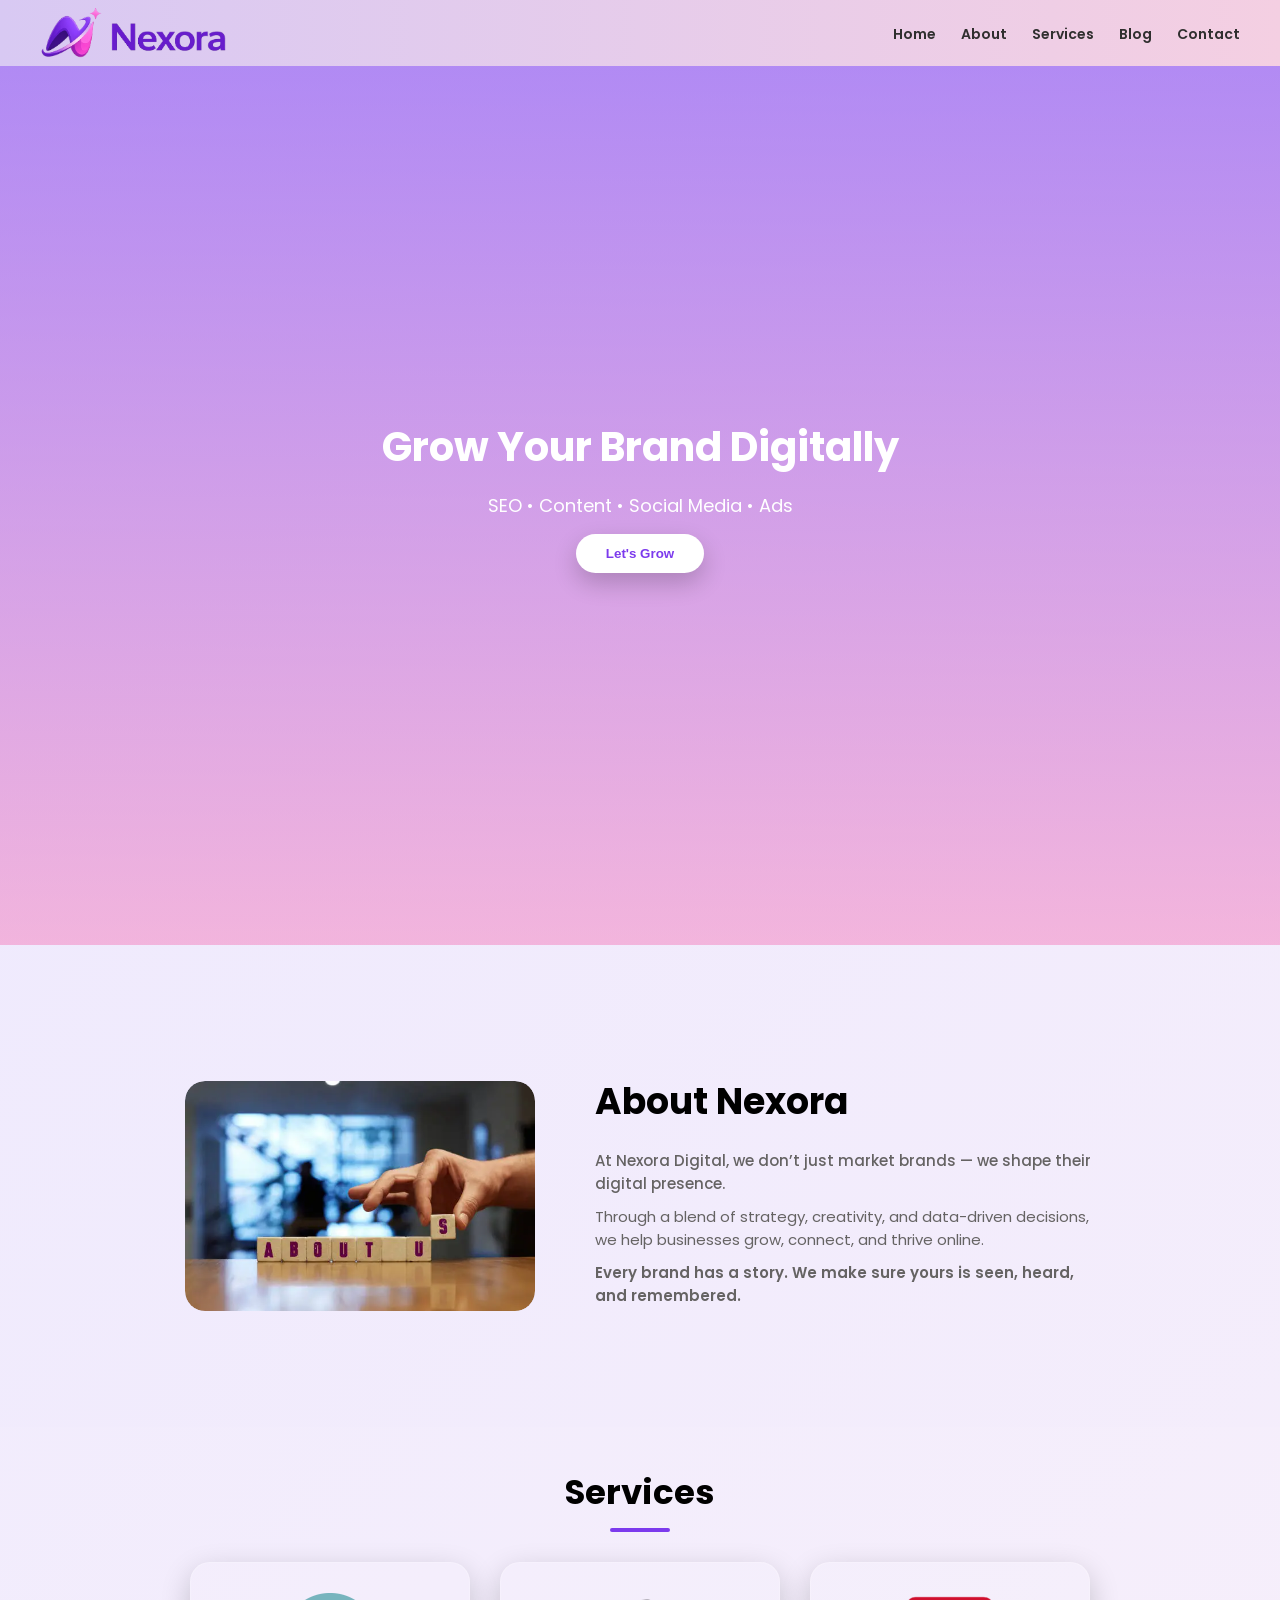
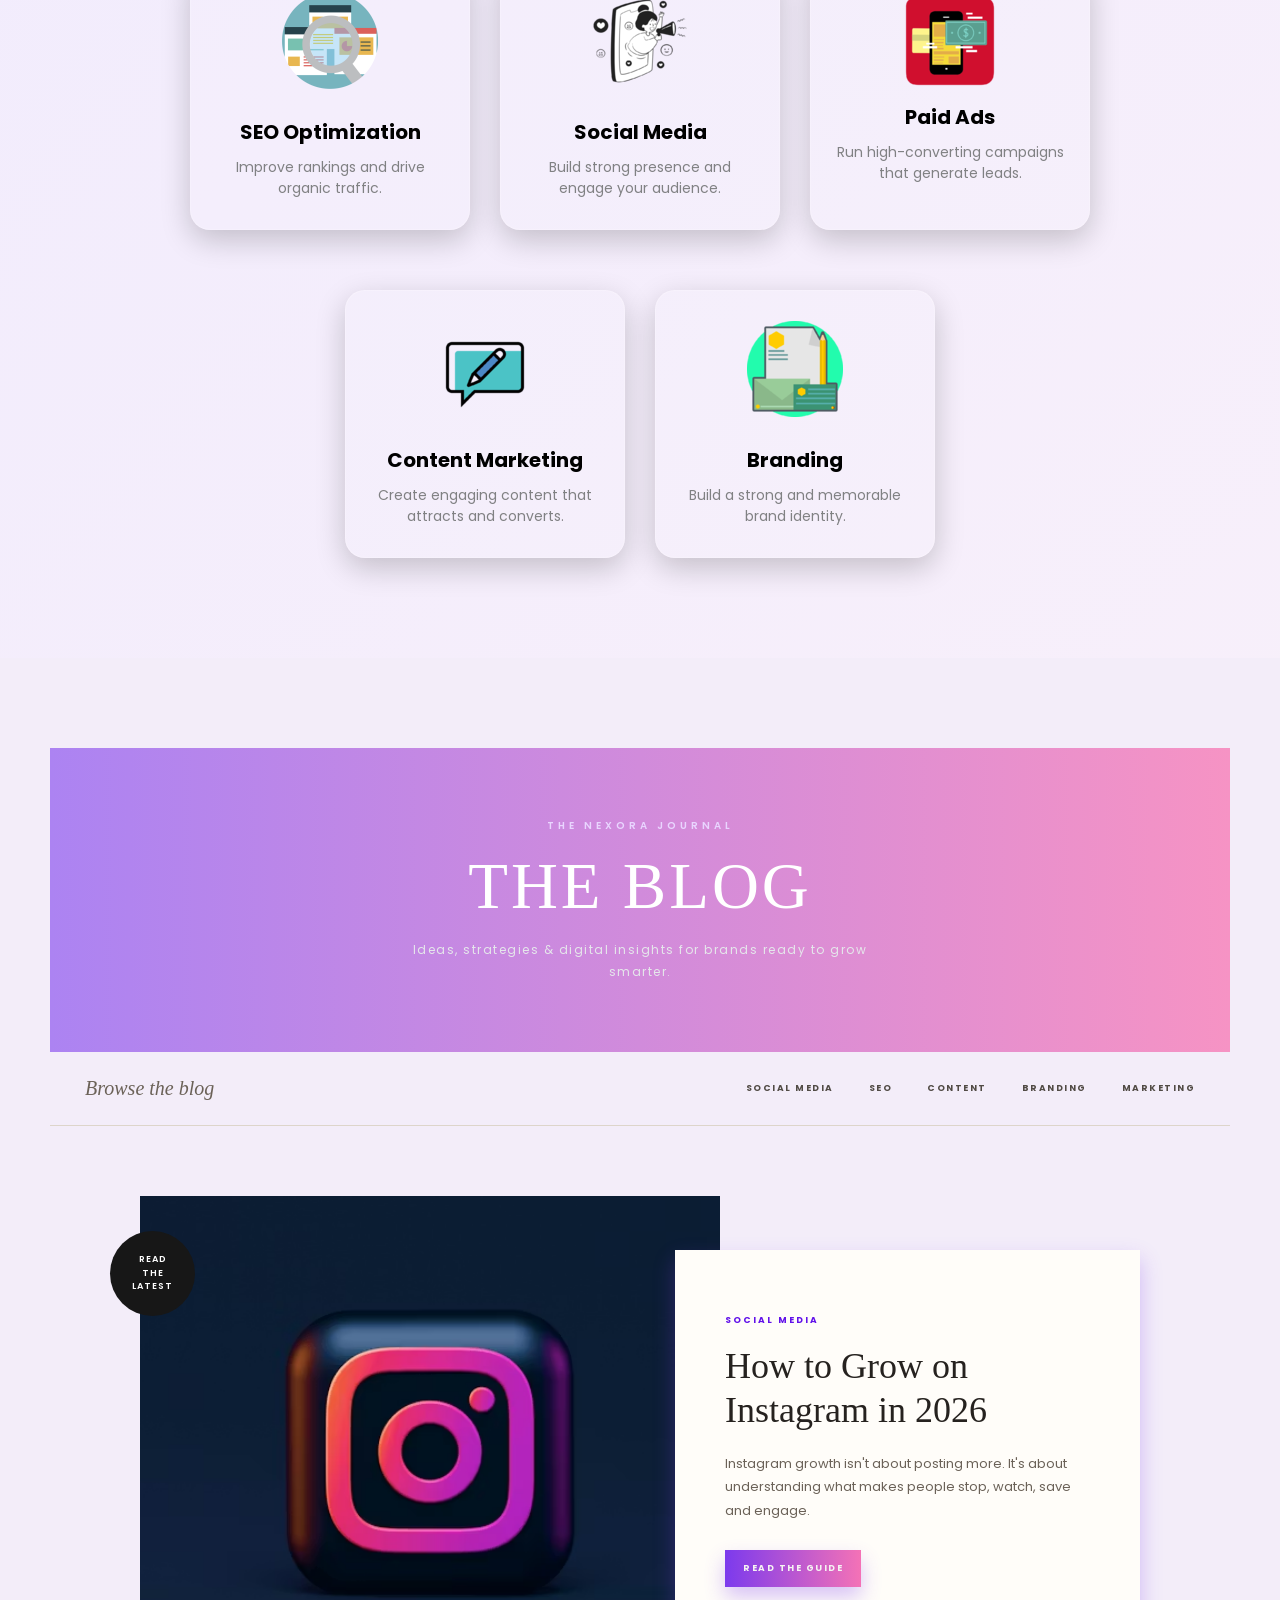
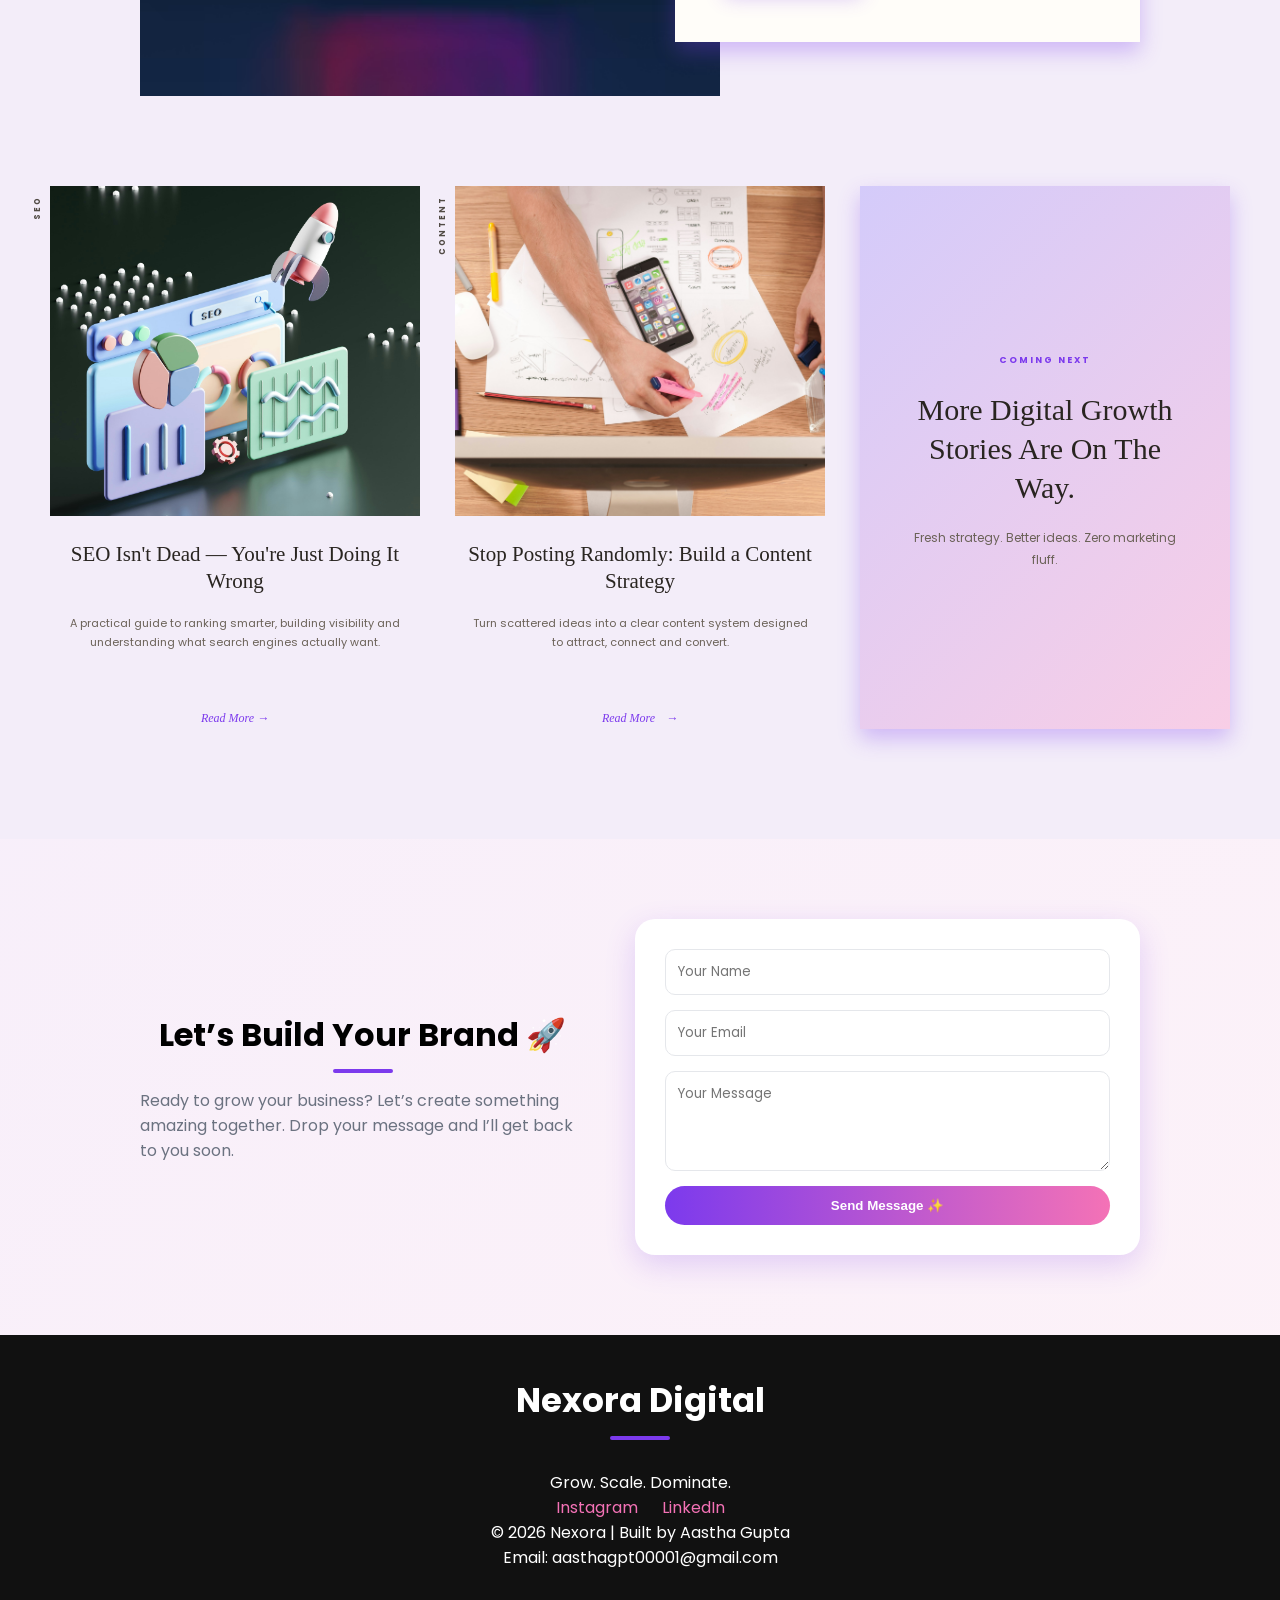
==== index.html @ 0686b212 "Integrate Google Tag Manager into index.html Added Google Tag Manager for tracking and analytics." ====
<!DOCTYPE html>
<html lang="en">
<head>
   <script async src="https://www.googletagmanager.com/gtag/js?id=G-Z6EFMLBT6S"></script>
<script>
  window.dataLayer = window.dataLayer || [];

  function gtag(){
    dataLayer.push(arguments);
  }

  gtag('js', new Date());

  gtag('config', 'G-Z6EFMLBT6S');
</script>
<meta charset="UTF-8">
<meta name="viewport" content="width=device-width, initial-scale=1.0">
<title>Nexora Digital | Digital Marketing, SEO & Social Media Growth</title>

<meta name="description" content="Nexora Digital helps brands grow online through SEO, social media marketing, content strategy, paid ads and branding. Built by Aastha Gupta.">

<meta name="keywords" content="Nexora Digital, digital marketing, SEO, social media marketing, content marketing, branding, paid ads, Aastha Gupta">

<meta name="author" content="Aastha Gupta">

<meta property="og:title" content="Nexora Digital | Grow Your Brand Digitally">
<meta property="og:description" content="SEO, content, social media, paid ads and branding strategies for modern digital growth.">
<meta property="og:image" content="images/logo.png">
<meta property="og:type" content="website">

<meta name="twitter:card" content="summary_large_image">

<link href="https://fonts.googleapis.com/css2?family=Poppins:wght@400;600;700&display=swap" rel="stylesheet">
<link rel="stylesheet" href="style.css">

</head>

<body>

<!-- NAVBAR -->
<nav class="navbar">
   <a href="#" class="logo">
    <img src="images/logo.png" alt="Nexora Digital">
</a>
    <ul>
        <li><a href="#">Home</a></li>
        <li><a href="#about">About</a></li>
        <li><a href="#services">Services</a></li>
        <li><a href="#blog">Blog</a></li>
        <li><a href="#contact">Contact</a></li>
    </ul>
</nav>
<section class="hero">
    <div class="overlay"></div>
    <div class="hero-content">
        <h1>Grow Your Brand Digitally </h1>
        <p>SEO • Content • Social Media • Ads</p>
        <button>Let's Grow</button>
    </div>
</section>

<!-- ABOUT -->
 <section class="about" id="about">
<div class="about-container">
    <div class="about-img">
        <img src="images/about.png">
    </div>

    <div class="about-text">
        <h2>About Nexora</h2>

        <p class="main-line">
            At Nexora Digital, we don’t just market brands — we shape their digital presence.
        </p>

        <p>
            Through a blend of strategy, creativity, and data-driven decisions, we help businesses grow, connect, and thrive online.
        </p>

        <p class="highlight">
            Every brand has a story. We make sure yours is seen, heard, and remembered.
        </p>

    </div>

</div>
</section>
<section class="services" id="services">
    <h2>Services</h2>
    <div class="cards">

    <div class="card">
        <div class="icon"><img src="images/seo.icon.webp"></div>
        <h3>SEO Optimization</h3>
        <p>Improve rankings and drive organic traffic.</p>
    </div>

    <div class="card">
        <div class="icon"><img src="images/sm.icon.webp"></div>
        <h3>Social Media</h3>
        <p>Build strong presence and engage your audience.</p>
    </div>

    <div class="card">
        <div class="icon"><img src="images/paidads.webp"</div>
        <h3>Paid Ads</h3>
        <p>Run high-converting campaigns that generate leads.</p>
    </div>
</div>
<div class="cards bottom-cards">
    <div class="card">
    <div class="icon"><img src="images/content.icon.webp"></div>
    <h3>Content Marketing</h3>
    <p>Create engaging content that attracts and converts.</p>
</div>

    <div class="card">
    <div class="icon"><img src="images/branding.icon.webp"></div>
    <h3>Branding</h3>
    <p>Build a strong and memorable brand identity.</p>
</div>

</div>
</section>

<section class="blog" id="blog">
    <div class="blog-editorial-header">

        <span class="blog-eyebrow">THE NEXORA JOURNAL</span>

        <h2>THE BLOG</h2>

        <p>
            Ideas, strategies & digital insights for brands
            ready to grow smarter.
        </p>

    </div>
    <div class="blog-categories">

        <span class="browse-text">Browse the blog</span>

        <div class="category-links">
            <span>Social Media</span>
            <span>SEO</span>
            <span>Content</span>
            <span>Branding</span>
            <span>Marketing</span>
        </div>

    </div>


    <!-- FEATURED BLOG -->
    <div class="featured-post">

        <div class="featured-image">

            <img
                src="images/instagram.png"
                alt="Instagram Growth Strategy"
            >

            <span class="latest-badge">
                READ<br>THE<br>LATEST
            </span>

        </div>


        <div class="featured-content">

            <span class="post-category">
                SOCIAL MEDIA
            </span>

            <h3>
                How to Grow on Instagram in 2026
            </h3>

            <p>
                Instagram growth isn't about posting more.
                It's about understanding what makes people
                stop, watch, save and engage.
            </p>

            <a href="blog1.html" class="read-post-btn">
                READ THE GUIDE
            </a>

        </div>

    </div>


    <!-- BLOG GRID -->
    <div class="editorial-blog-grid">


        <!-- BLOG 2 -->
        <article class="editorial-blog-card">

            <div class="editorial-image">

                <img
                    src="images/blog2_coverimage.jpg"
                    alt="SEO Guide"
                >

                <span class="vertical-category">
                    SEO
                </span>

            </div>

            <div class="editorial-card-content">

                <h3>
                    SEO Isn't Dead — You're Just Doing It Wrong
                </h3>

                <p>
                    A practical guide to ranking smarter,
                    building visibility and understanding
                    what search engines actually want.
                </p>

                <a href="blog2.html">Read More →</a>

            </div>

        </article>


        <!-- BLOG 3 -->
        <article class="editorial-blog-card">

            <div class="editorial-image">

                <img
                    src="images/blog3_coverimg.jpg"
                    alt="Content Strategy"
                >

                <span class="vertical-category">
                    CONTENT
                </span>

            </div>

            <div class="editorial-card-content">

                <h3>
                    Stop Posting Randomly: Build a Content Strategy
                </h3>

                <p>
                    Turn scattered ideas into a clear content
                    system designed to attract, connect and convert.
                </p>

                <a href="blog3.html">
                    Read More <span>→</span>
                </a>

            </div>

        </article>


        <!-- FUTURE BLOG PLACEHOLDER -->
        <article class="editorial-blog-card coming-post">

            <div class="coming-content">

                <span>COMING NEXT</span>

                <h3>
                    More Digital Growth Stories Are On The Way.
                </h3>

                <p>
                    Fresh strategy. Better ideas.
                    Zero marketing fluff.
                </p>

            </div>

        </article>


    </div>

</section>

<!-- CONTACT -->
<section class="contact" id="contact">

    <div class="contact-container">

        <!-- LEFT SIDE -->
        <div class="contact-text">
            <h2>Let’s Build Your Brand 🚀</h2>
            <p>
                Ready to grow your business? Let’s create something amazing together.
                Drop your message and I’ll get back to you soon.
            </p>
        </div>

        <!-- RIGHT SIDE FORM -->
        <form class="contact-form" action="https://formspree.io/f/xyzabcd" method="POST">

            <input type="text" name="name" placeholder="Your Name" required>

            <input type="email" name="email" placeholder="Your Email" required>

            <textarea name="message" placeholder="Your Message"></textarea>

            <button type="submit">Send Message ✨</button>

        </form>

    </div>

</section>

<!-- FOOTER -->
<footer class="footer">
    <h2>Nexora Digital</h2>
    <p>Grow. Scale. Dominate.</p>
    <div class="socials">
        <a href="#">Instagram</a>
        <a href="https://www.linkedin.com/in/aastha-gupta-873181354?utm_source=share_via&utm_content=profile&utm_medium=member_android" target="_blank">LinkedIn</a>
    </div>
    <p class="copy">© 2026 Nexora | Built by Aastha Gupta</p>
    <p class="copy">Email: aasthagpt00001@gmail.com</p>
</footer>
<script>
let lastScroll = 0;
const navbar = document.querySelector('.navbar');

window.addEventListener('scroll', () => {
    let currentScroll = window.pageYOffset;

    if (currentScroll > lastScroll) {
        // scrolling DOWN → hide navbar
        navbar.style.transform = 'translateY(-100%)';
    } else {
        // scrolling UP → show navbar
        navbar.style.transform = 'translateY(0)';
    }

    lastScroll = currentScroll;
});
</script>
</body>
</html>
---- style.css ----
* {
    margin: 0;
    padding: 0;
    box-sizing: border-box;
}

body {
    font-family: 'Poppins', sans-serif;
   background: linear-gradient(135deg, #ede9fe, #fdf2f8);;
}

/* NAVBAR */
.navbar {
    position: fixed;
    top: 0;
    left: 0;
    width: 100%;

    padding: 8px 40px;
    
    display: flex;
    justify-content: space-between;
    align-items: center;

    background: linear-gradient(90deg, #d8c9f3, #f4cfe2);
    
    z-index: 1000;

    transition: transform 0.3s ease;
}
.logo{
    display:flex;
    align-items:center;
}

.logo img{
    height: 50px;
    width:aut0;
    object-fit:contain;
    display:block;
}
.nav-links a {
    margin-left: 20px;
    font-size: 14px;
    color: rgb(12, 12, 12);
    text-decoration: none;
}
.navbar ul {
    display: flex;
    gap: 25px;
    list-style: none;
}

.navbar a {
    color: rgb(48, 47, 47);
    text-decoration: none;
    font-size: 14px;
    font-weight: 600;
    transition: 0.3s;
}

.navbar a:hover {
    opacity: 0.7;
}

.nav-links a:hover {
    opacity: 0.7;
}
@media(max-width: 480px){

    .navbar ul {
        gap: 8px;
    }

    .navbar ul li a {
        font-size: 11px;
    }

    .logo img {
        height: 38px;
    }

    .hero {
        margin-top: 100px;
    }
}
h2 {
    font-size: 34px;
    margin-bottom: 30px;
    text-align: center;
}

h2::after {
    content: '';
    display: block;
    width: 60px;
    height: 4px;
    background: #7C3AED;
    margin: 10px auto;
    border-radius: 10px;
}

/* HERO */
.hero {
    height: 100vh;
    background: 
        linear-gradient(rgba(124,58,237,0.55), rgba(244,114,182,0.45)),
        url('https://images.unsplash.com/photo-1492724441997-5dc865305da7') center/cover no-repeat;

    display: flex;
    align-items: center;
    justify-content: center;
    text-align: center;
    text-decoration: solid;
    margin-top: 45px;

}   
.overlay {
    display: none;
}

.hero-content {
    position: relative;
    color: white;
    text-align: center;
    max-width: 600px;
    padding: 20px;
}

.hero-content h1 {
    font-size: 40px;
}

.hero-content p {
    margin: 15px 0;
    font-size: 18px;
}

.hero button {
    padding: 12px 28px;
    border-radius: 30px;
    border: none;
    background: white;
    color: #7C3AED;
    font-weight: 700;
    cursor: pointer;
    transition: 0.3s;
}

.hero button:hover {
    transform: scale(1.05);
}

/* ABOUT */
.about-container {
    display: flex;
    align-items: center;
    justify-content: center;
    gap: 60px;

    max-width: 1100px;
    margin: auto;
    padding: 80px 20px;
}
.about-img {
    width: 350px;
    height: 230px;
    border-radius: 20px;
    overflow: hidden;   /* 👈 THIS FIXES GLITCH */
}
/* IMAGE */
.about-img img {
    width: 100%;
    height: 100%;
    object-fit: cover;
    border-radius: 20px;
    overflow-y: hidden;
    box-shadow: 0 20px 50px rgba(0,0,0,0.3);
}

/* TEXT */
.about-text {
    max-width: 500px;
}

/* HEADING */
.about-text h2 {
    font-size: 36px;
    margin-bottom: 20px;
    text-align: left;
    line-height: 1.5;
}

/* MAIN LINE */
.main-line {
    font-size: 18px;
    font-weight: 500;
    color: white;
    margin-bottom: 15px;
}

/* NORMAL TEXT */
.about-text p {
    font-size: 15px;
    color: #656363;   /* 👈 better contrast than faded grey */
    margin-bottom: 10px;
}

/* LAST LINE */
.highlight {
    color: #ffffff;
    font-weight: 600;
    margin-top: 10px;
}
@media(max-width:768px){
    .about-container {
        flex-direction: column;
        text-align: center;
    }

    .about-text h2 {
        text-align: center;
    }
}
.about-text h2::after {
    display: none;
}
/* CARDS */
.services {
    padding: 100px 20px;
    text-align: center;
     background: rgba(255,255,255,0.05)
}

/* CARDS CONTAINER */
.cards {
    display: flex;
    justify-content: center;
    gap: 30px;
    flex-wrap: wrap;
}

/* BOTTOM ROW (CENTERED) */
.bottom-cards {
    margin-top: 30px;
    justify-content: center;
}
.bottom-cards .card {
    width: 280px;
    flex: 0 0 280px;
}

/* CARD DESIGN */
.card {
    width: 280px;
    padding: 30px 20px;

    border-radius: 20px;

    background: rgba(255,255,255,0.08);  /* 👈 slightly stronger */
    
    border: 1px solid rgba(255,255,255,0.2);

    box-shadow: 0 10px 30px rgba(0,0,0,0.2);

    transition: 0.3s;
}

@media(max-width: 900px){
    .cards {
        grid-template-columns: repeat(2, 1fr);
    }
}

@media(max-width: 500px){
    .cards {
        grid-template-columns: 1fr;
    }
}

/* ICON */
.icon {
    font-size: 30px;
    margin-bottom: 15px;
}

/* TEXT */
.card h3 {
    font-size: 20px;
    margin-bottom: 10px;
}

.card p {
    font-size: 14px;
    color: #808183;
}

/* HOVER EFFECT */
.card:hover {
    transform: translateY(-10px) scale(1.03);
    box-shadow: 0 20px 40px rgba(124,58,237,0.3);
    border: 1px solid rgba(124,58,237,0.5);
}
/* =====================================
   NEXORA EDITORIAL BLOG
===================================== */

.blog {
    padding: 90px 20px 110px;
    background:  #f3edf9;
}


/* BLOG HEADER */

.blog-editorial-header {
    max-width: 1180px;
    margin: auto;
    padding: 70px 30px;

    text-align: center;

    background:
        linear-gradient(90deg, #ac83f2, #f693c4),
        url('images/blog-cover.jpg')
        center / cover no-repeat;

    color:  #18042e;
}

.blog-eyebrow {
    display: block;

    margin-bottom: 15px;

    font-size: 10px;
    font-weight: 600;

    letter-spacing: 4px;

    color: #e9d5ff;
}

.blog-editorial-header h2 {
    margin: 0;

    font-family: Georgia, 'Times New Roman', serif;

    font-size: 65px;
    font-weight: 400;

    letter-spacing: 3px;

    color: white;
}

.blog-editorial-header h2::after {
    display: none;
}

.blog-editorial-header p {
    max-width: 520px;

    margin: 15px auto 0;

    font-size: 12px;
    line-height: 1.8;

    letter-spacing: 1.5px;

    color: #e5e7eb;
}


/* CATEGORY BAR */

.blog-categories {
    max-width: 1180px;

    margin: auto;

    padding: 25px 35px;

    display: flex;
    align-items: center;
    justify-content: space-between;

    border-bottom: 1px solid #ddd5ca;
}

.browse-text {
    font-family: Georgia, serif;

    font-size: 20px;
    font-style: italic;

    color: #6b6258;
}

.category-links {
    display: flex;
    align-items: center;

    gap: 35px;
}

.category-links span {
    font-size: 9px;
    font-weight: 700;

    letter-spacing: 1.5px;

    text-transform: uppercase;

    color: #514b45;

    cursor: pointer;

    transition: 0.3s;
}

.category-links span:hover {
    color: #7C3AED;
}


/* FEATURED POST */

.featured-post {
    max-width: 1000px;

    margin: 70px auto 90px;

    display: grid;
    grid-template-columns: 58% 42%;

    align-items: center;
}

.featured-image {
    position: relative;

    height: 500px;
}

.featured-image img {
    width: 100%;
    height: 100%;

    display: block;

    object-fit: cover;
}

.latest-badge {
    position: absolute;

    top: 35px;
    left: -30px;

    width: 85px;
    height: 85px;

    display: flex;
    align-items: center;
    justify-content: center;

    border-radius: 50%;

    background: #171717;

    color: white;

    text-align: center;

    font-size: 9px;
    font-weight: 600;

    line-height: 1.5;

    letter-spacing: 1px;
}


/* FEATURED TEXT */

.featured-content {
    position: relative;

    margin-left: -45px;

    padding: 55px 50px;

    background: #fffdf9;

    z-index: 2;

    box-shadow:
      0 10px 20px rgba(124,58,237,0.3);
}

.post-category {
    font-size: 9px;
    font-weight: 700;

    letter-spacing: 2px;

    color: #6111ea;
}

.featured-content h3 {
    margin: 15px 0 20px;

    font-family: Georgia, 'Times New Roman', serif;

    font-size: 36px;
    font-weight: 400;

    line-height: 1.2;

    color: #26221f;
}

.featured-content p {
    margin-bottom: 28px;

    font-size: 13px;
    line-height: 1.8;

    color: #6b6258;
}

.read-post-btn {
    display: inline-block;

    padding: 12px 18px;

    background:linear-gradient(90deg, #7C3AED, #F472B6);
    box-shadow: 0 10px 20px rgba(124,58,237,0.3);
    color: #f5f3f2;

    text-decoration: none;

    font-size: 9px;
    font-weight: 700;

    letter-spacing: 1.5px;

    transition: 0.3s;
}

.read-post-btn:hover {
    background: #7C3AED;
    color: white;
}


/* BLOG GRID */

.editorial-blog-grid {
    max-width: 1180px;

    margin: auto;

    display: grid;

    grid-template-columns:
        repeat(3, minmax(0, 1fr));

    gap: 35px;
}


/* BLOG CARD */

.editorial-blog-card {
    min-width: 0;
}

.editorial-image {
    position: relative;

    height: 330px;

    margin-bottom: 25px;
}

.editorial-image img {
    width: 100%;
    height: 100%;

    display: block;

    object-fit: cover;
}

.vertical-category {
    position: absolute;

    top: 10px;
    left: -18px;

    writing-mode: vertical-rl;

    transform: rotate(180deg);

    font-size: 8px;
    font-weight: 700;

    letter-spacing: 2px;

    color: #514b45;
}

.editorial-card-content {
    text-align: center;

    padding: 0 12px;
}

.editorial-card-content h3 {
    min-height: 58px;

    margin-bottom: 15px;

    font-family: Georgia, 'Times New Roman', serif;

    font-size: 21px;
    font-weight: 400;

    line-height: 1.3;

    color: #292521;
}

.editorial-card-content p {
    min-height: 70px;

    margin-bottom: 20px;

    font-size: 11px;
    line-height: 1.7;

    color: #6b6258;
}

.editorial-card-content a {
    color: #7C3AED;

    text-decoration: none;

    font-family: Georgia, serif;

    font-size: 12px;
    font-style: italic;
}

.editorial-card-content a span {
    display: inline-block;

    margin-left: 8px;

    transition: 0.3s;
}

.editorial-card-content a:hover span {
    transform: translateX(6px);
}


/* COMING BLOG */

.coming-post {
    min-height: 485px;

    display: flex;
    align-items: center;
    justify-content: center;

    padding: 45px;

    background:
        linear-gradient(
            135deg,
            #d4cbfa,
            #f8cee6
        );

    box-shadow: 0 10px 20px rgba(124,58,237,0.3);

    text-align: center;
}

.coming-content span {
    font-size: 9px;
    font-weight: 700;

    letter-spacing: 2px;

    color: #7C3AED;
}

.coming-content h3 {
    margin: 20px 0;

    font-family: Georgia, serif;

    font-size: 30px;
    font-weight: 400;

    line-height: 1.3;

    color: #292521;
}

.coming-content p {
    font-size: 12px;

    line-height: 1.8;

    color: #6b6258;
}
@media (max-width: 900px) {

    .blog-editorial-header h2 {
        font-size: 52px;
    }

    .blog-categories {
        flex-direction: column;

        gap: 20px;
    }

    .category-links {
        flex-wrap: wrap;

        justify-content: center;

        gap: 20px;
    }

    .featured-post {
        grid-template-columns: 1fr;

        max-width: 650px;
    }

    .featured-image {
        height: 430px;
    }

    .featured-content {
        margin:
            -60px 35px 0;

        padding: 45px 40px;
    }

    .latest-badge {
        left: 20px;
    }

    .editorial-blog-grid {
        grid-template-columns:
            repeat(2, minmax(0, 1fr));
    }

}
@media (max-width: 600px) {

    .blog {
        padding:
            60px 15px 80px;
    }

    .blog-editorial-header {
        padding:
            55px 20px;
    }

    .blog-editorial-header h2 {
        font-size: 42px;
    }

    .blog-editorial-header p {
        font-size: 10px;
    }

    .browse-text {
        font-size: 18px;
    }

    .category-links {
        gap: 15px;
    }

    .category-links span {
        font-size: 8px;
    }

    .featured-post {
        margin:
            50px auto 70px;
    }

    .featured-image {
        height: 330px;
    }

    .latest-badge {
        width: 70px;
        height: 70px;

        top: 20px;
        left: 15px;

        font-size: 8px;
    }

    .featured-content {
        margin:
            -35px 15px 0;

        padding:
            35px 25px;
    }

    .featured-content h3 {
        font-size: 28px;
    }

    .editorial-blog-grid {
        grid-template-columns: 1fr;

        gap: 60px;
    }

    .editorial-image {
        height: 380px;
    }

    .vertical-category {
        left: 8px;

        padding: 8px 5px;

        background:
            rgba(255, 255, 255, 0.85);
    }

    .editorial-card-content h3,
    .editorial-card-content p {
        min-height: auto;
    }

    .coming-post {
        min-height: 380px;
    }

}
.blog-cards {
    display: flex;
    justify-content: center;
    gap: 30px;
    flex-wrap: wrap;
}

.blog-link {
    text-decoration: none;
    color: inherit;
}


/* CONTACT */
.contact {
    padding: 80px 20px;
}

/* CONTAINER */
.contact-container {
    display: flex;
    justify-content: space-between;
    align-items: center;
    gap: 50px;
    max-width: 1000px;
    margin: auto;
    flex-wrap: wrap;
}

/* LEFT TEXT */
.contact-text {
    flex: 1;
}

.contact-text h2 {
    font-size: 32px;
    margin-bottom: 15px;
}

.contact-text p {
    color: #6b7280;
}

/* FORM */
.contact-form {
    flex: 1;
    display: flex;
    flex-direction: column;
    gap: 15px;

    background: white;
    padding: 30px;
    border-radius: 20px;

    box-shadow: 0 10px 30px rgba(124,58,237,0.2);
}

/* INPUTS */
.contact-form input,
.contact-form textarea {
    padding: 12px;
    border-radius: 10px;
    border: 1px solid #e5e7eb;
    outline: none;
    font-family: inherit;
}

.contact-form textarea {
    min-height: 100px;
}

/* BUTTON */
.contact-form button {
    padding: 12px;
    border: none;
    border-radius: 25px;
    background: linear-gradient(90deg, #7C3AED, #F472B6);
    color: white;
    font-weight: 600;
    cursor: pointer;
    transition: 0.3s;
}

.contact-form button:hover {
    transform: scale(1.05);
    box-shadow: 0 10px 20px rgba(124,58,237,0.3);
}

/* MOBILE */
@media(max-width:768px){
    .contact-container {
        flex-direction: column;
        text-align: center;
    }
}

/* FOOTER */
.footer {
    background: #111;
    color: white;
    text-align: center;
    padding: 40px 20px;
}

.socials a {
    color: #F472B6;
    margin: 10px;
    text-decoration: none;
}

/* SECTIONS */
section {
    padding: 50px 20px;
}

/* MOBILE */
@media(max-width:768px){
    .about-container {
        flex-direction: column;
        text-align: center;
    }

    .hero-content h1 {
        font-size: 30px;
    }
}
.hero button {
    padding: 12px 30px;
    border-radius: 30px;
    border: none;

    background: white;
    color: #7C3AED;
    font-weight: 600;

    box-shadow: 0 10px 25px rgba(0,0,0,0.2);
    cursor: pointer;
    transition: 0.3s;
}

.hero button:hover {
    transform: translateY(-3px);
    box-shadow: 0 15px 35px rgba(0,0,0,0.3);
}
.about {
    padding-bottom: 30px;
}

.services {
    padding-top: 40px;
}
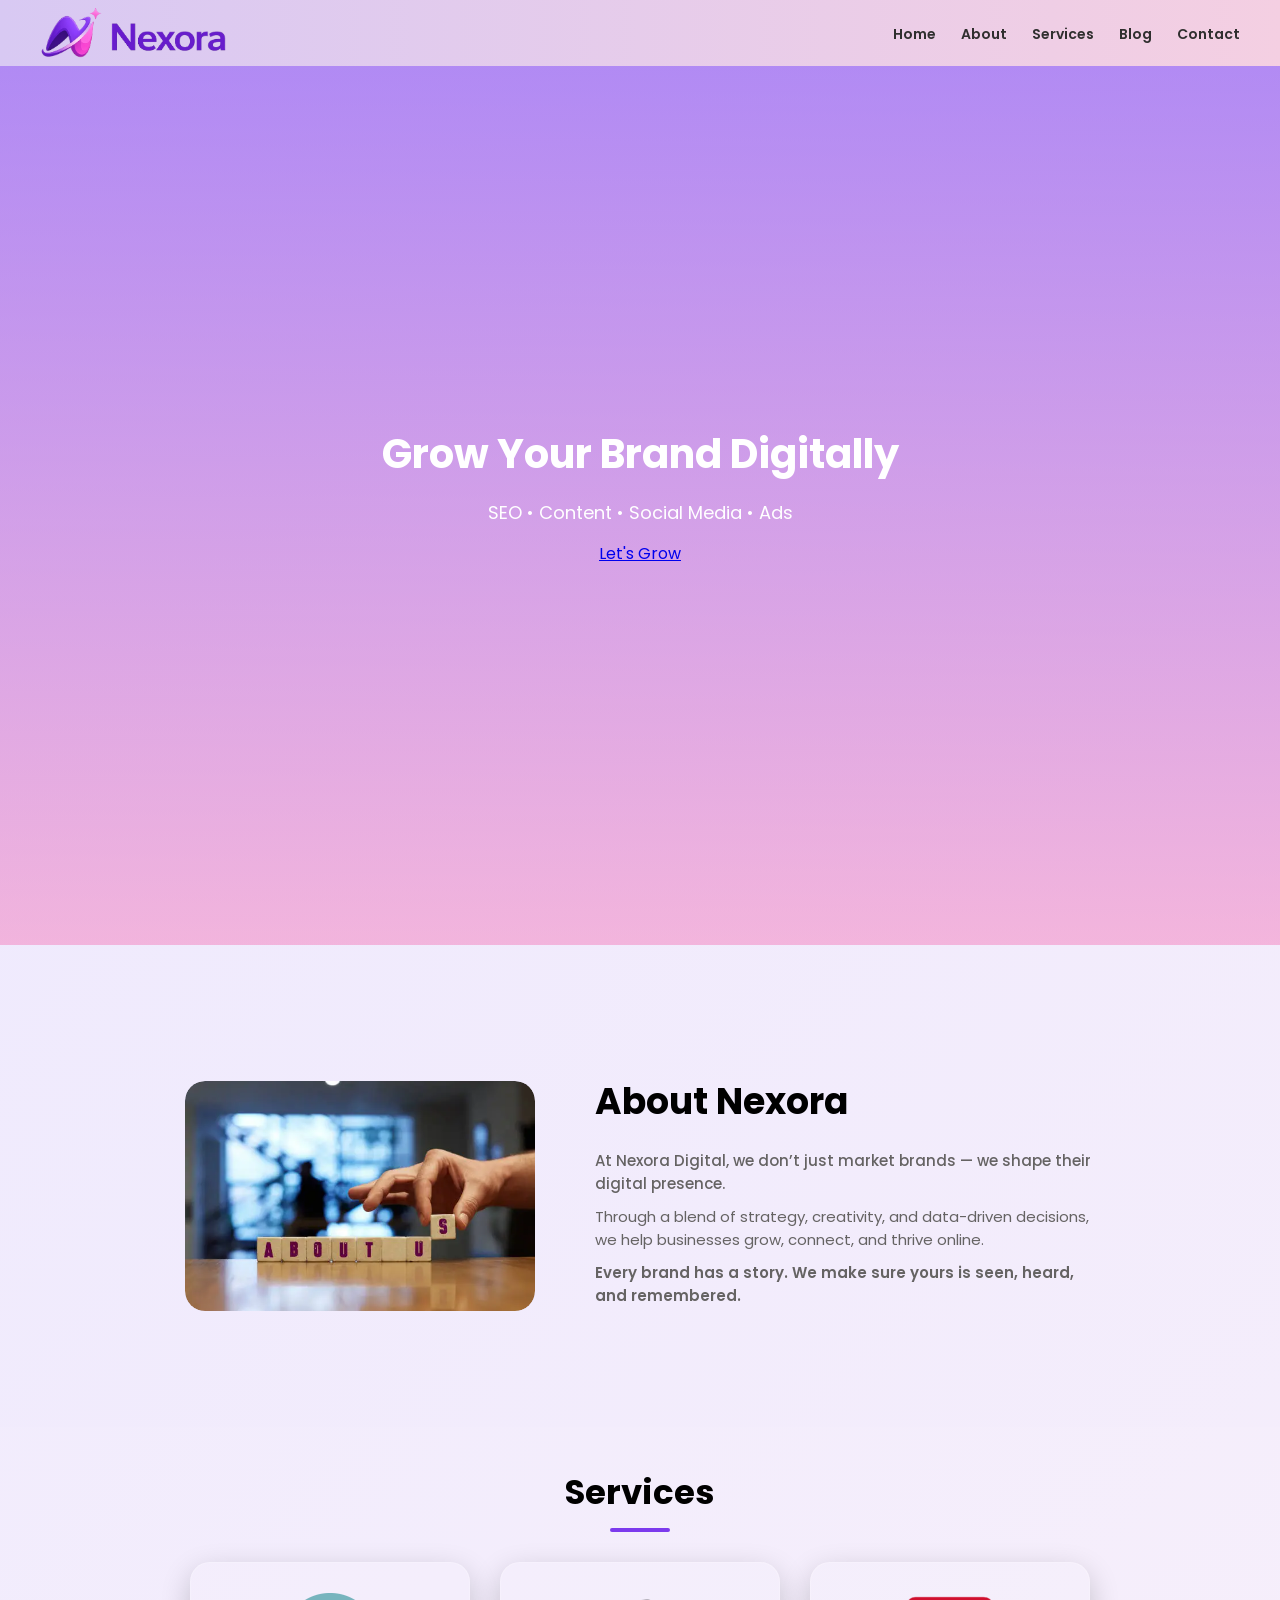
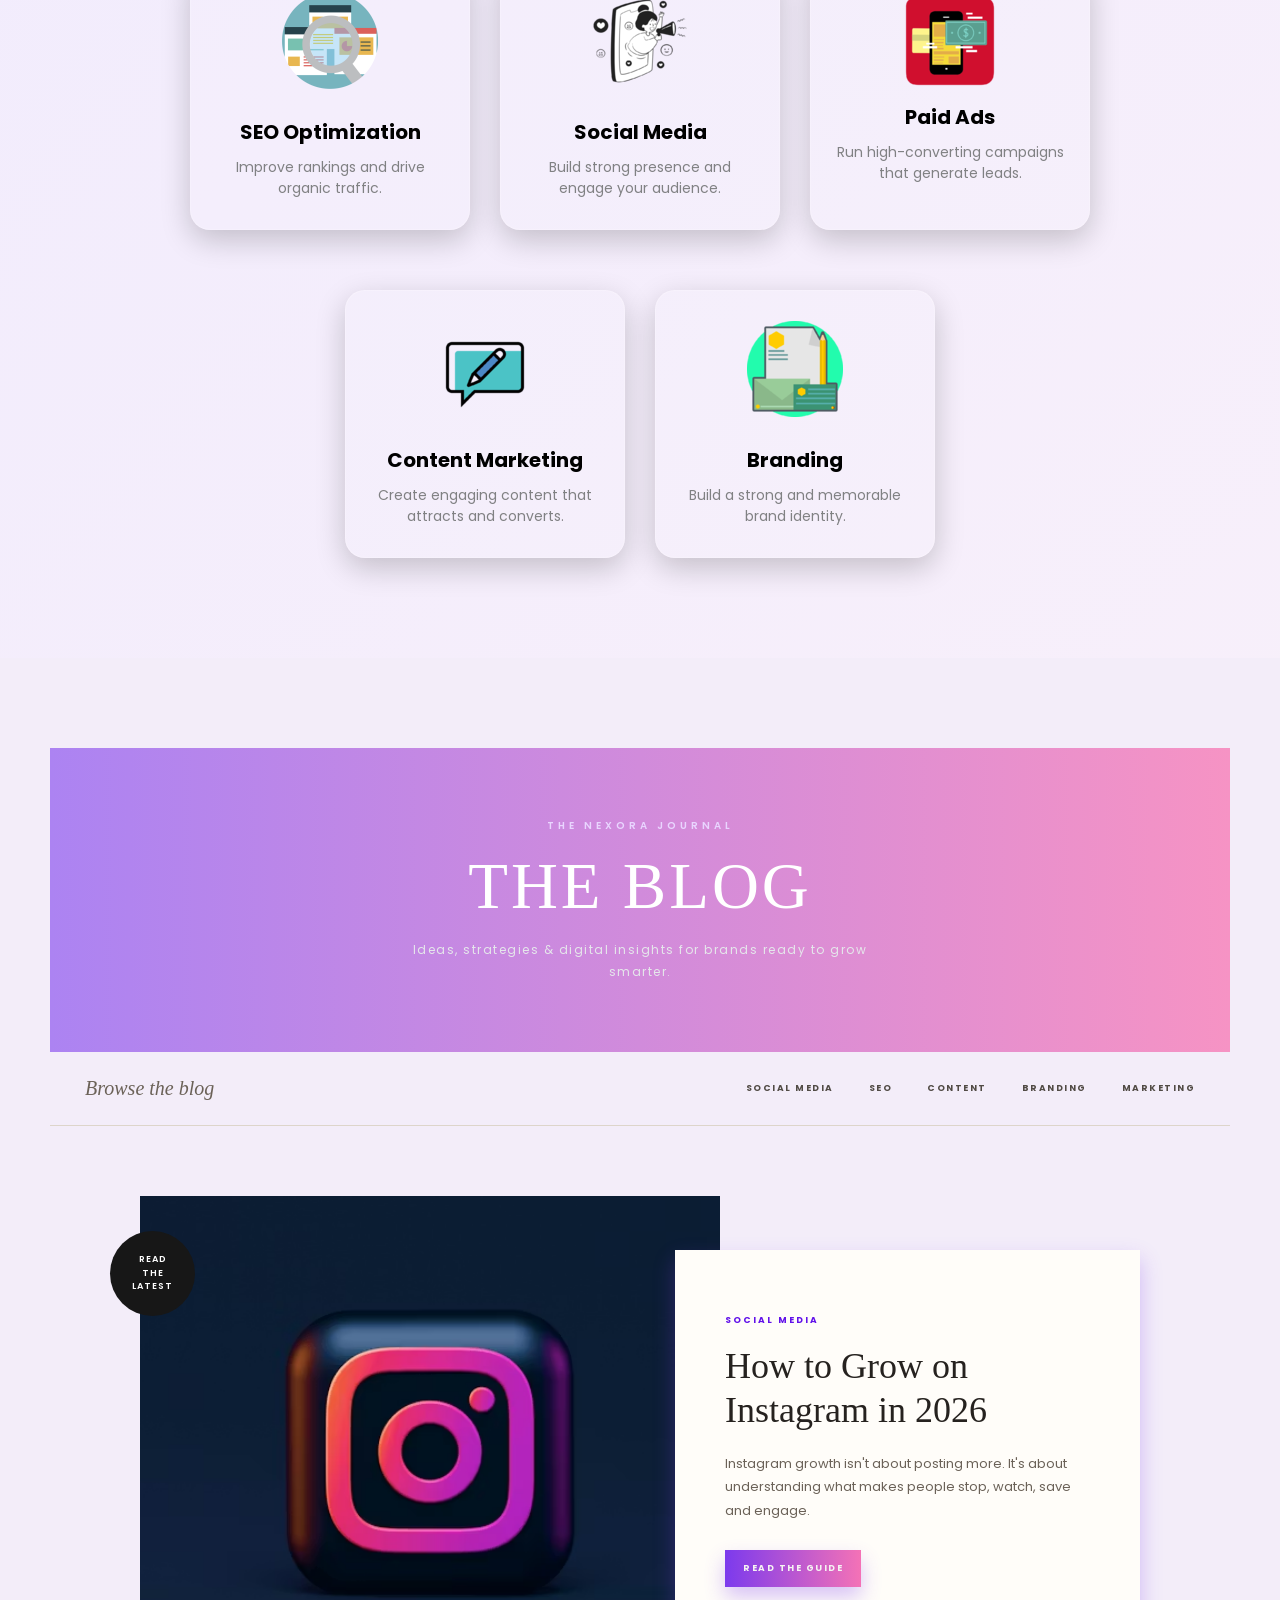
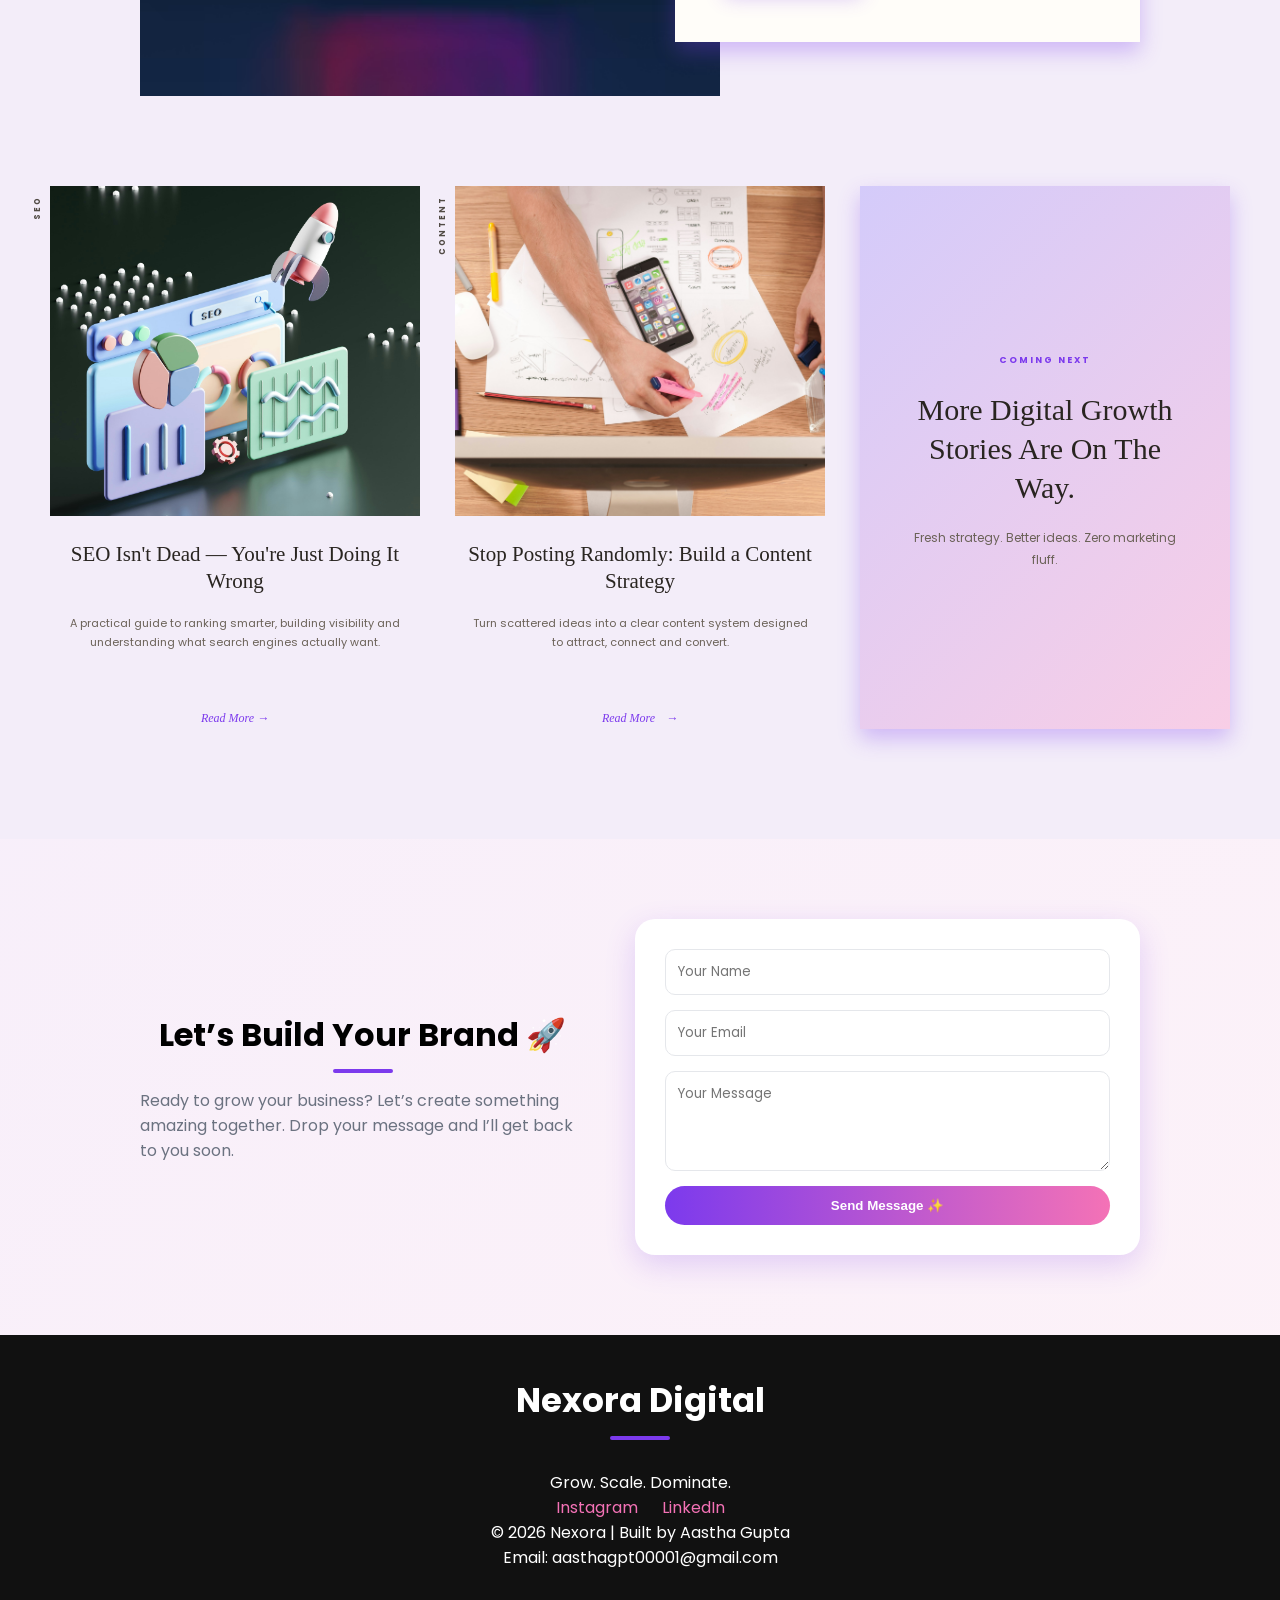
==== commit 17ecb052: "updated index.html" ====
--- a/index.html
+++ b/index.html
@@ -55,7 +55,7 @@
     <div class="hero-content">
         <h1>Grow Your Brand Digitally </h1>
         <p>SEO • Content • Social Media • Ads</p>
-        <button>Let's Grow</button>
+        <a href="#contact" class="hero-btn">Let's Grow</a>
     </div>
 </section>
 
@@ -308,7 +308,7 @@
         </div>
 
         <!-- RIGHT SIDE FORM -->
-        <form class="contact-form" action="https://formspree.io/f/xyzabcd" method="POST">
+        <form class="contact-form" action="https://formspree.io/f/xjgplpyp" method="POST">
 
             <input type="text" name="name" placeholder="Your Name" required>
 
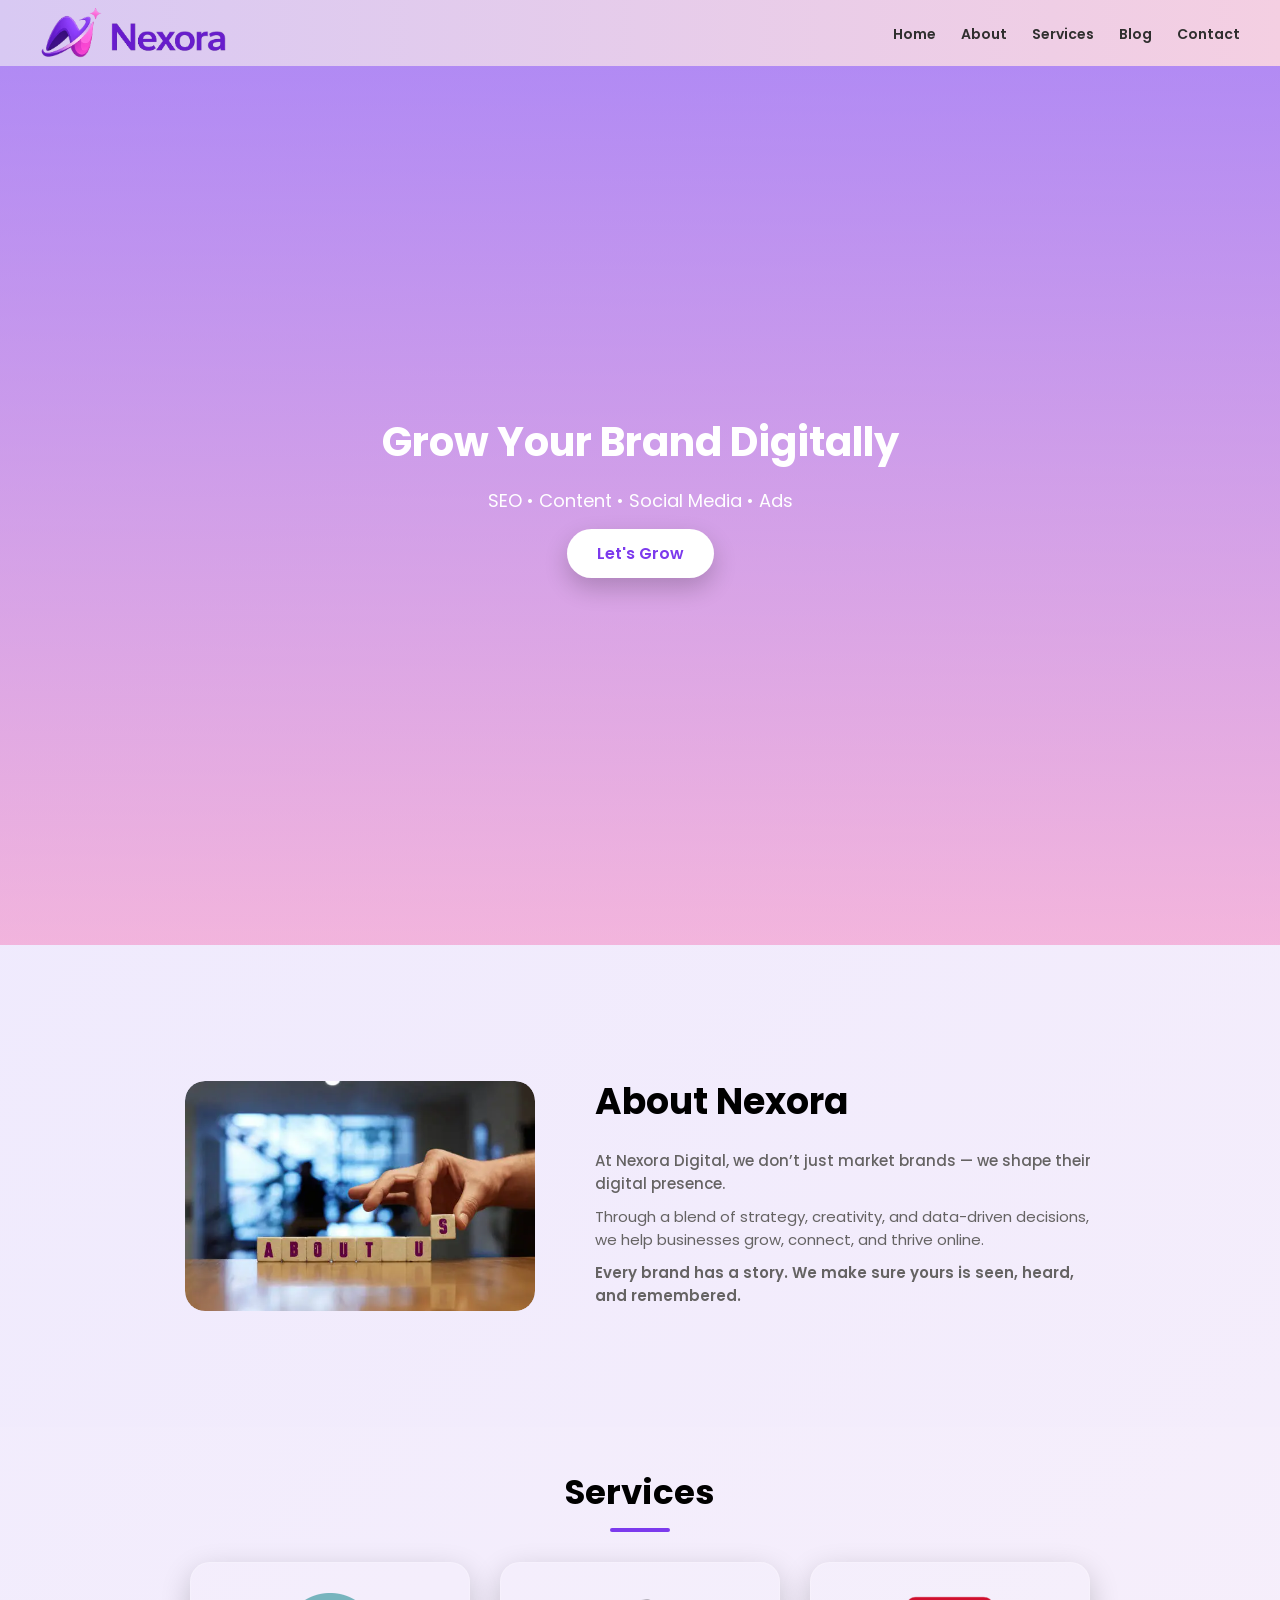
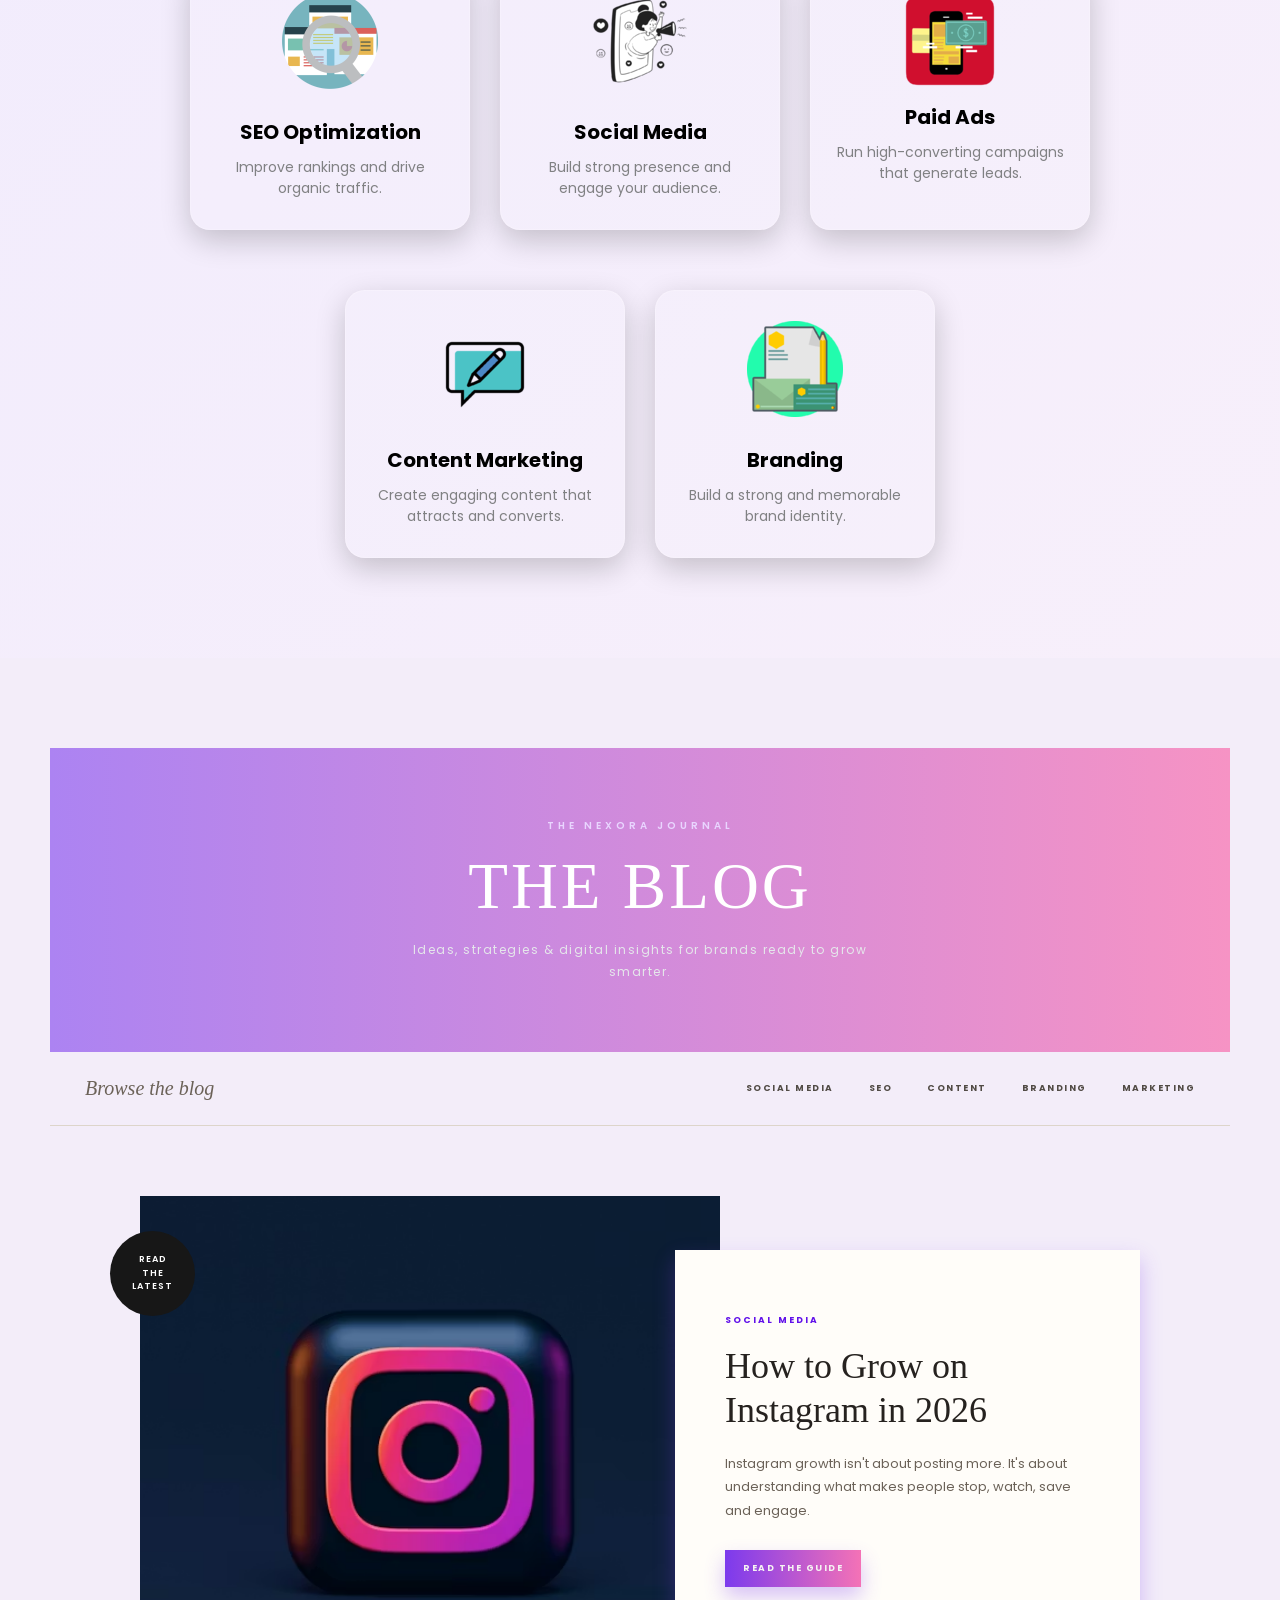
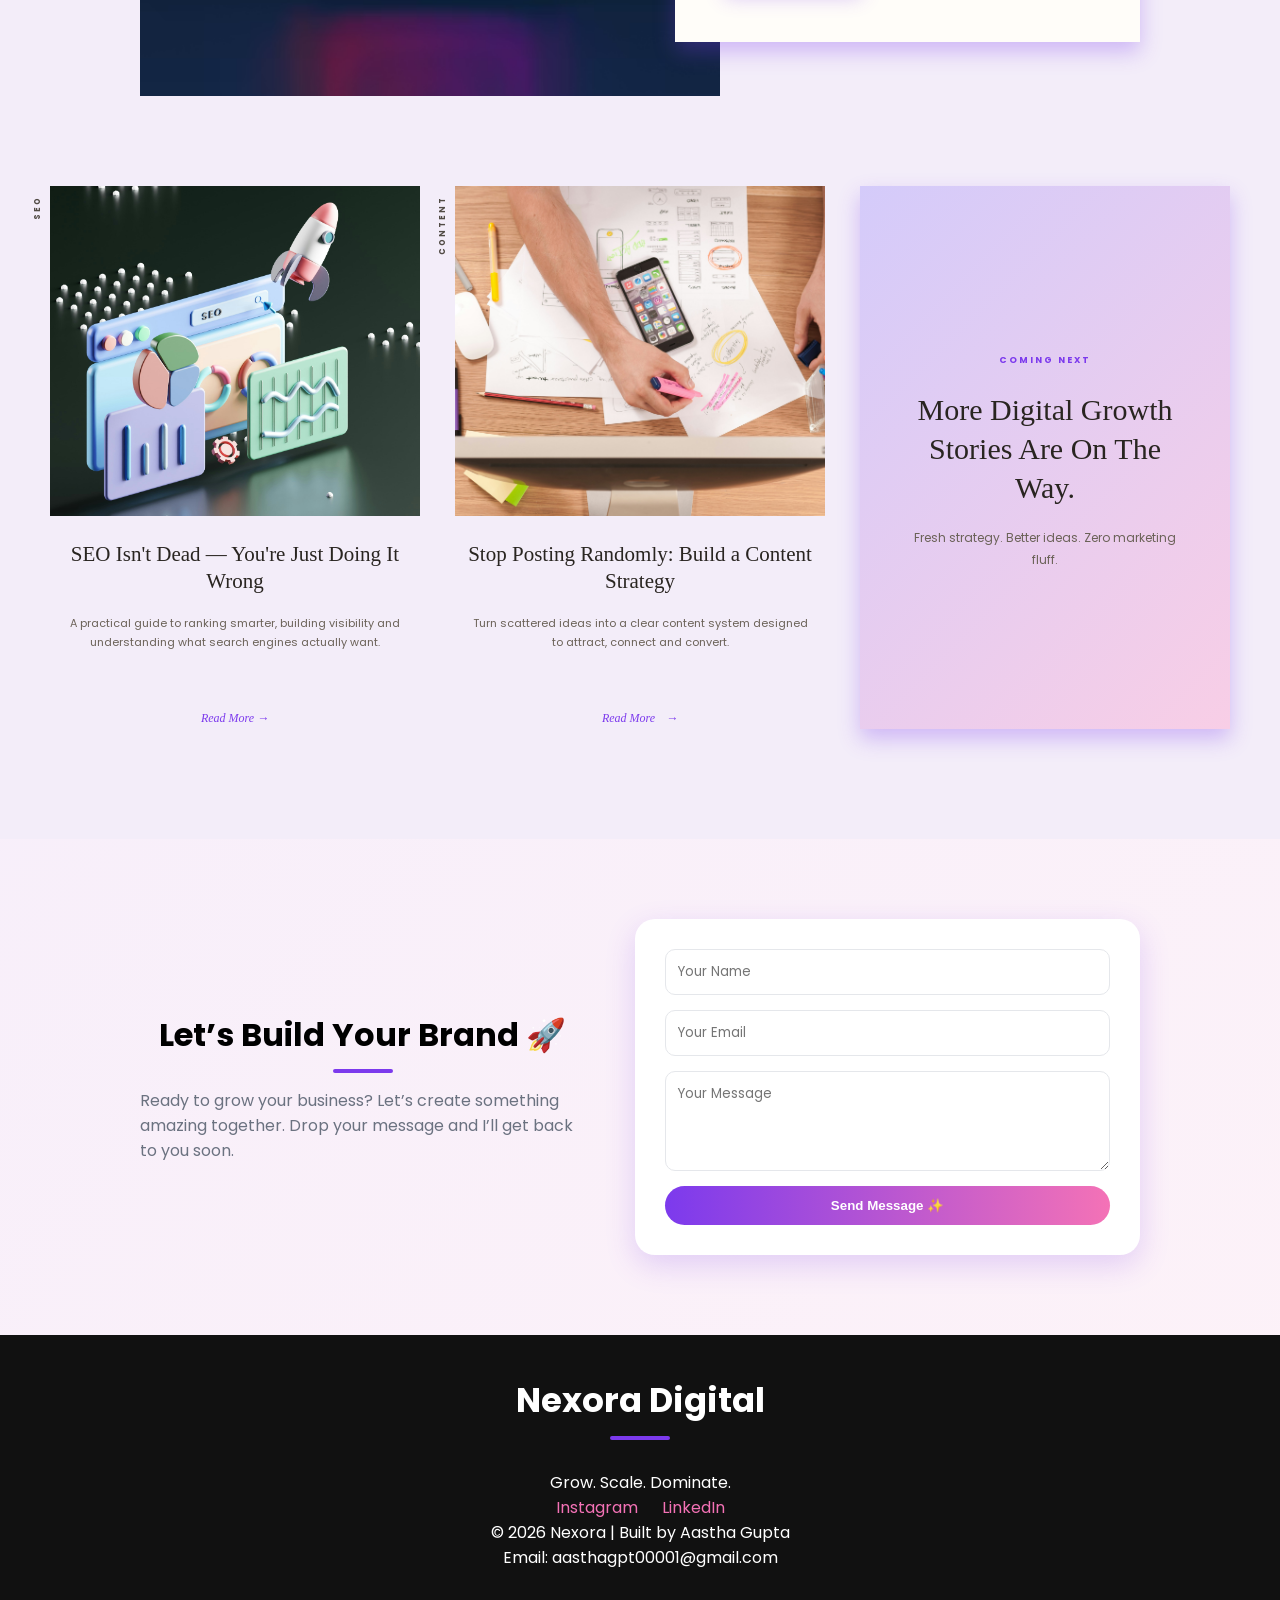
==== commit 77e4de0b: "updated index.html" ====
--- a/index.html
+++ b/index.html
@@ -3,6 +3,23 @@
 <head>
    <script async src="https://www.googletagmanager.com/gtag/js?id=G-Z6EFMLBT6S"></script>
 <script>
+   
+let lastScroll = 0;
+const navbar = document.querySelector('.navbar');
+
+window.addEventListener('scroll', () => {
+
+    let currentScroll = window.pageYOffset;
+
+    if (currentScroll > lastScroll) {
+        navbar.style.transform = 'translateY(-100%)';
+    } else {
+        navbar.style.transform = 'translateY(0)';
+    }
+
+    lastScroll = currentScroll;
+
+});
   window.dataLayer = window.dataLayer || [];
 
   function gtag(){
@@ -12,6 +29,37 @@
   gtag('js', new Date());
 
   gtag('config', 'G-Z6EFMLBT6S');
+   
+   const growBtn = document.getElementById('growBtn');
+growBtn.addEventListener('click', () => {
+
+    gtag('event', 'lets_grow_click', {
+        button_name: 'Lets Grow',
+        page_name: 'Home'
+    });
+
+    document.getElementById('contact').scrollIntoView({
+        behavior: 'smooth'
+    });
+
+});
+   const blogLinks = document.querySelectorAll(
+    '.read-post-btn, .editorial-card-content a'
+);
+
+blogLinks.forEach(link => {
+
+    link.addEventListener('click', () => {
+
+        gtag('event', 'blog_click', {
+            blog_title: link.closest('article, .featured-post')
+                ?.querySelector('h3')
+                ?.innerText || 'Blog Post'
+        });
+
+    });
+
+});
 </script>
 <meta charset="UTF-8">
 <meta name="viewport" content="width=device-width, initial-scale=1.0">
--- a/style.css
+++ b/style.css
@@ -149,6 +149,21 @@
 
 .hero button:hover {
     transform: scale(1.05);
+}
+.hero-btn {
+    display: inline-block;
+    padding: 12px 30px;
+    border-radius: 30px;
+    background: white;
+    color: #7C3AED;
+    font-weight: 600;
+    text-decoration: none;
+    box-shadow: 0 10px 25px rgba(0,0,0,0.2);
+    transition: 0.3s;
+}
+
+.hero-btn:hover {
+    transform: translateY(-3px);
 }
 
 /* ABOUT */
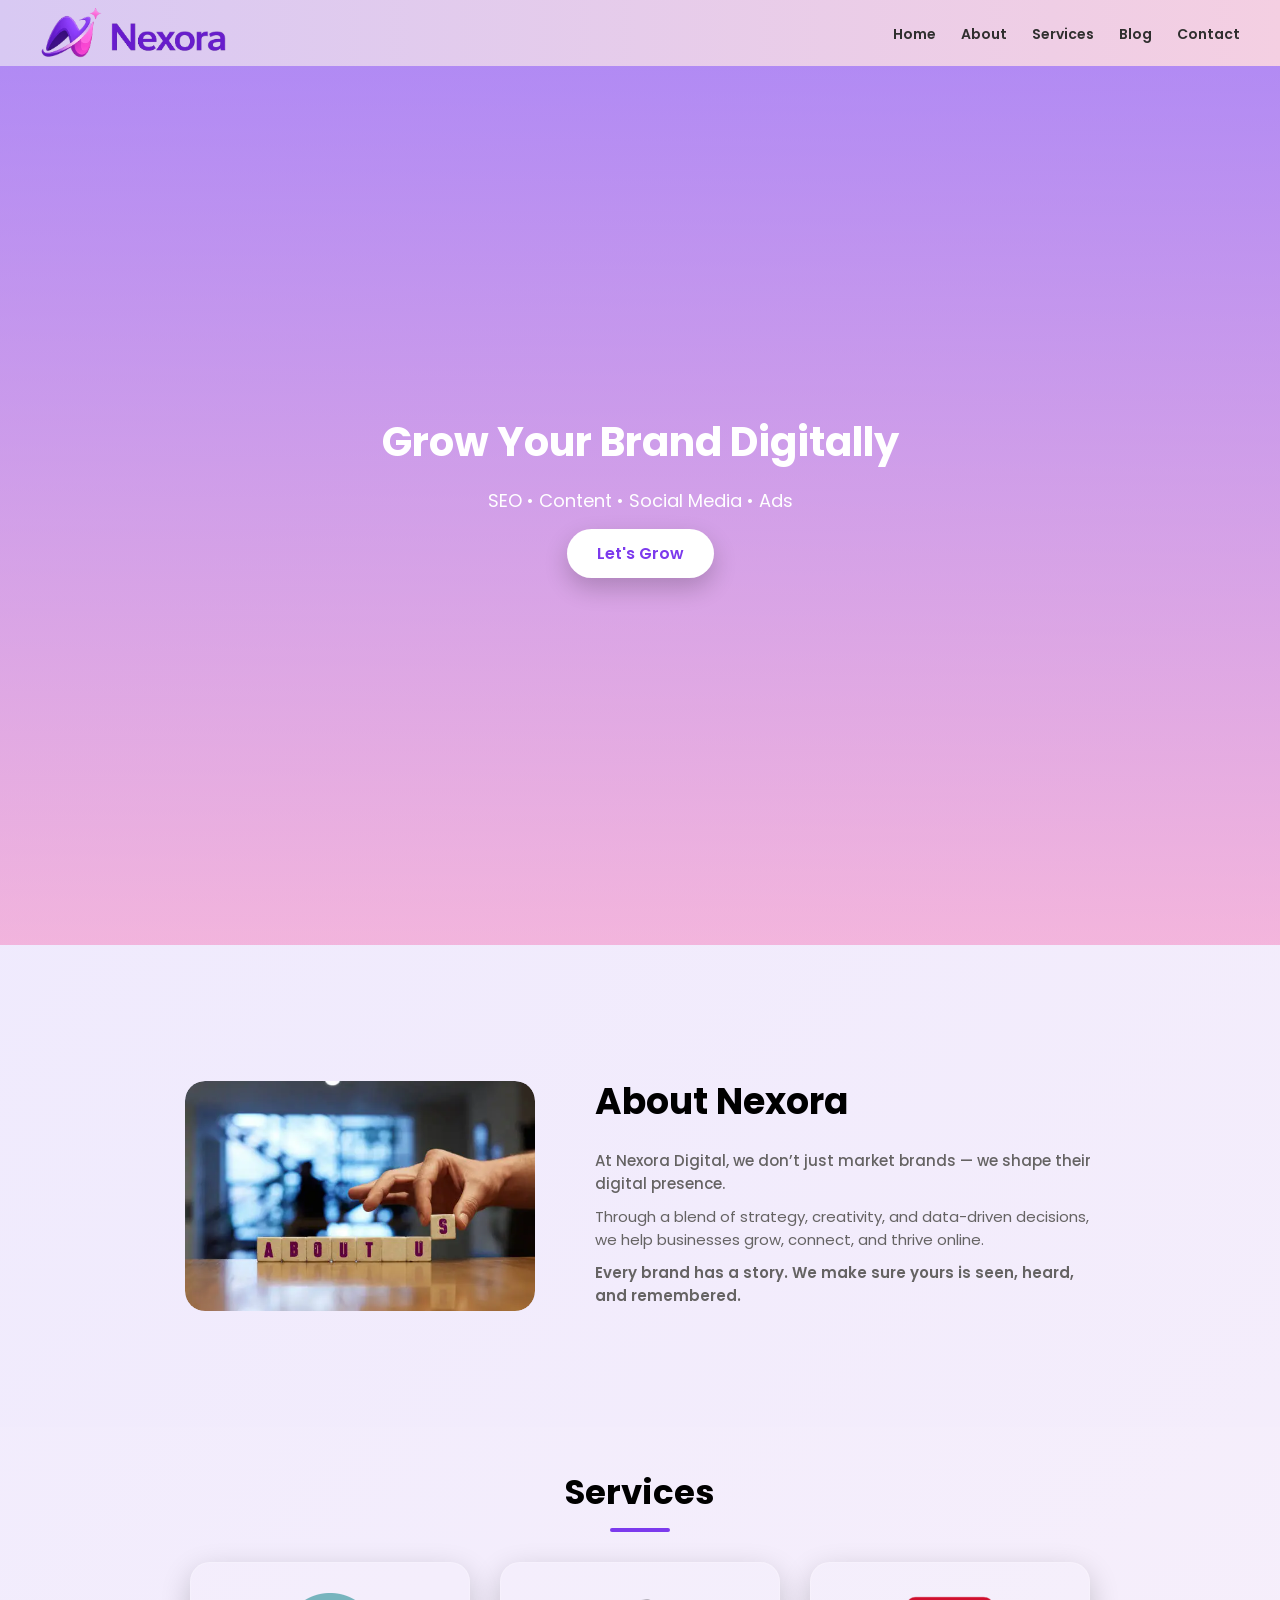
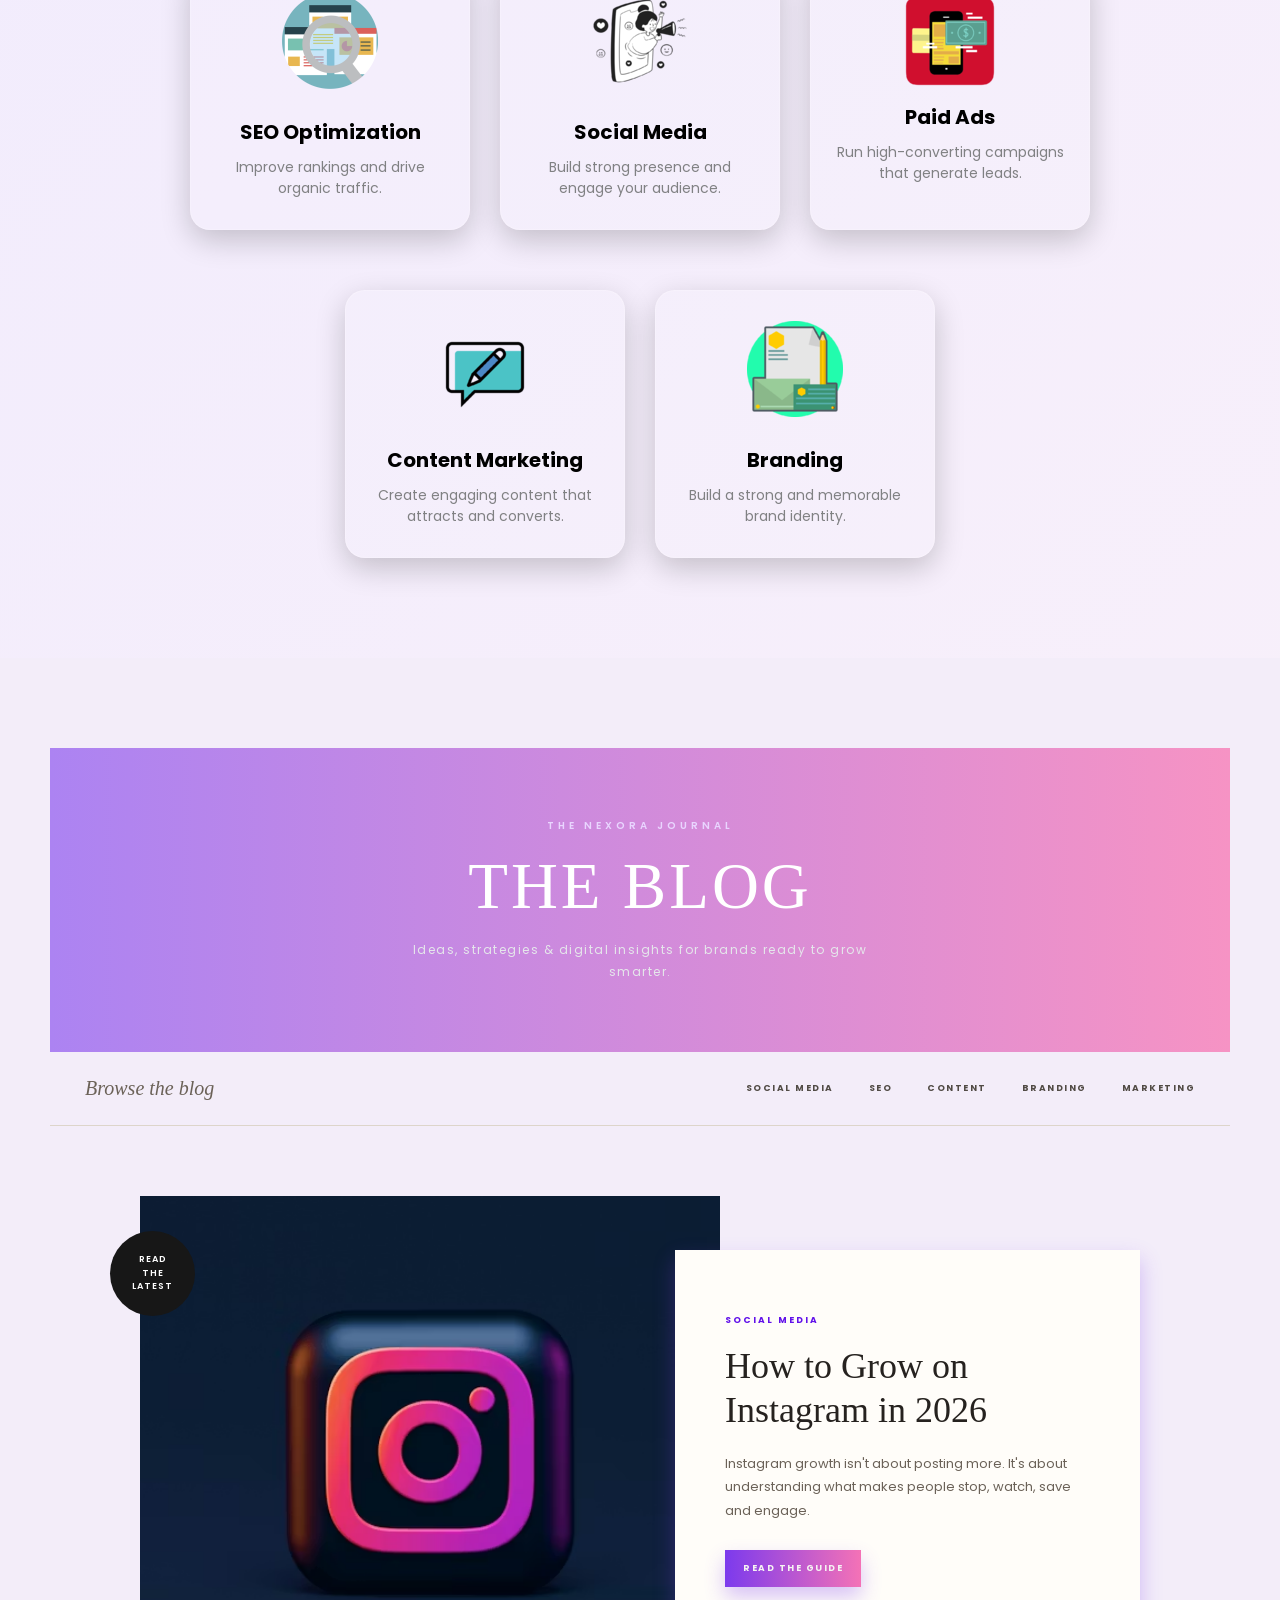
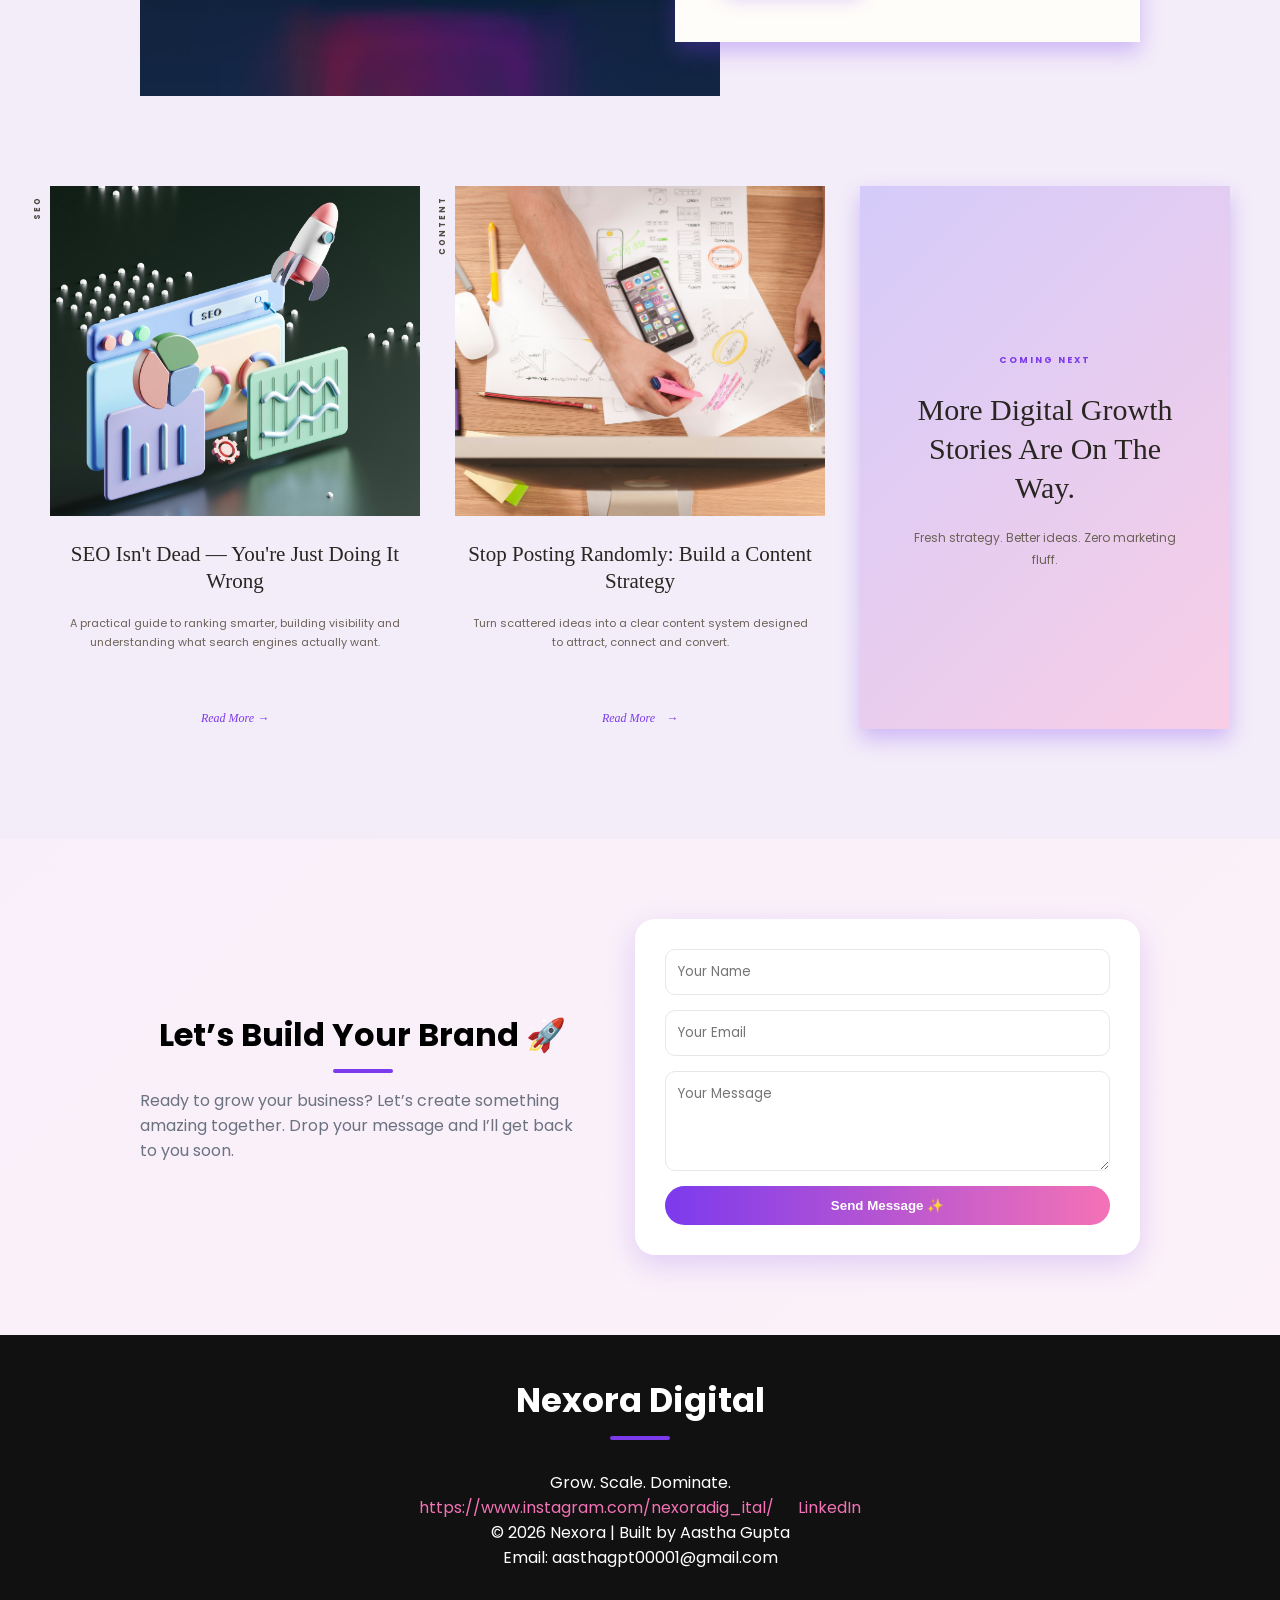
==== commit 41d36d32: "index.html" ====
--- a/index.html
+++ b/index.html
@@ -377,7 +377,7 @@
     <h2>Nexora Digital</h2>
     <p>Grow. Scale. Dominate.</p>
     <div class="socials">
-        <a href="#">Instagram</a>
+        <a href="#">https://www.instagram.com/nexoradig_ital/</a>
         <a href="https://www.linkedin.com/in/aastha-gupta-873181354?utm_source=share_via&utm_content=profile&utm_medium=member_android" target="_blank">LinkedIn</a>
     </div>
     <p class="copy">© 2026 Nexora | Built by Aastha Gupta</p>
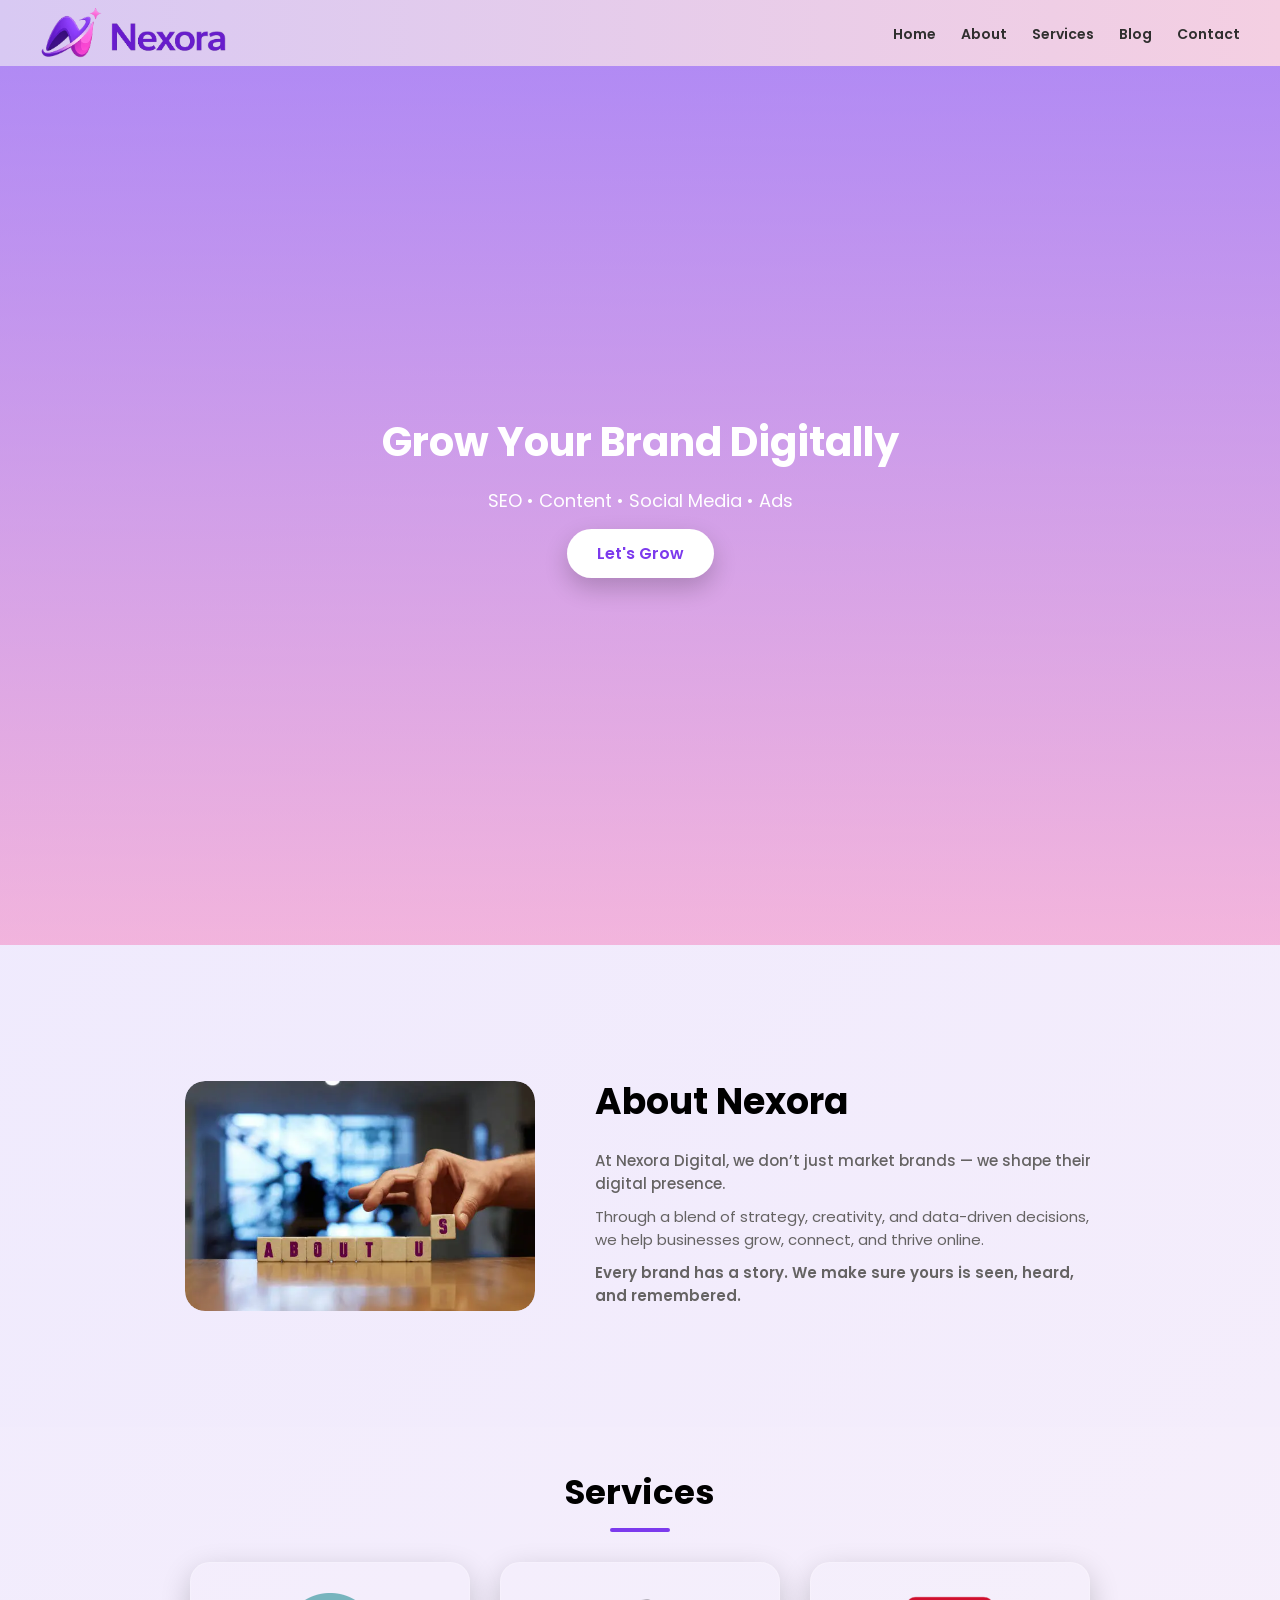
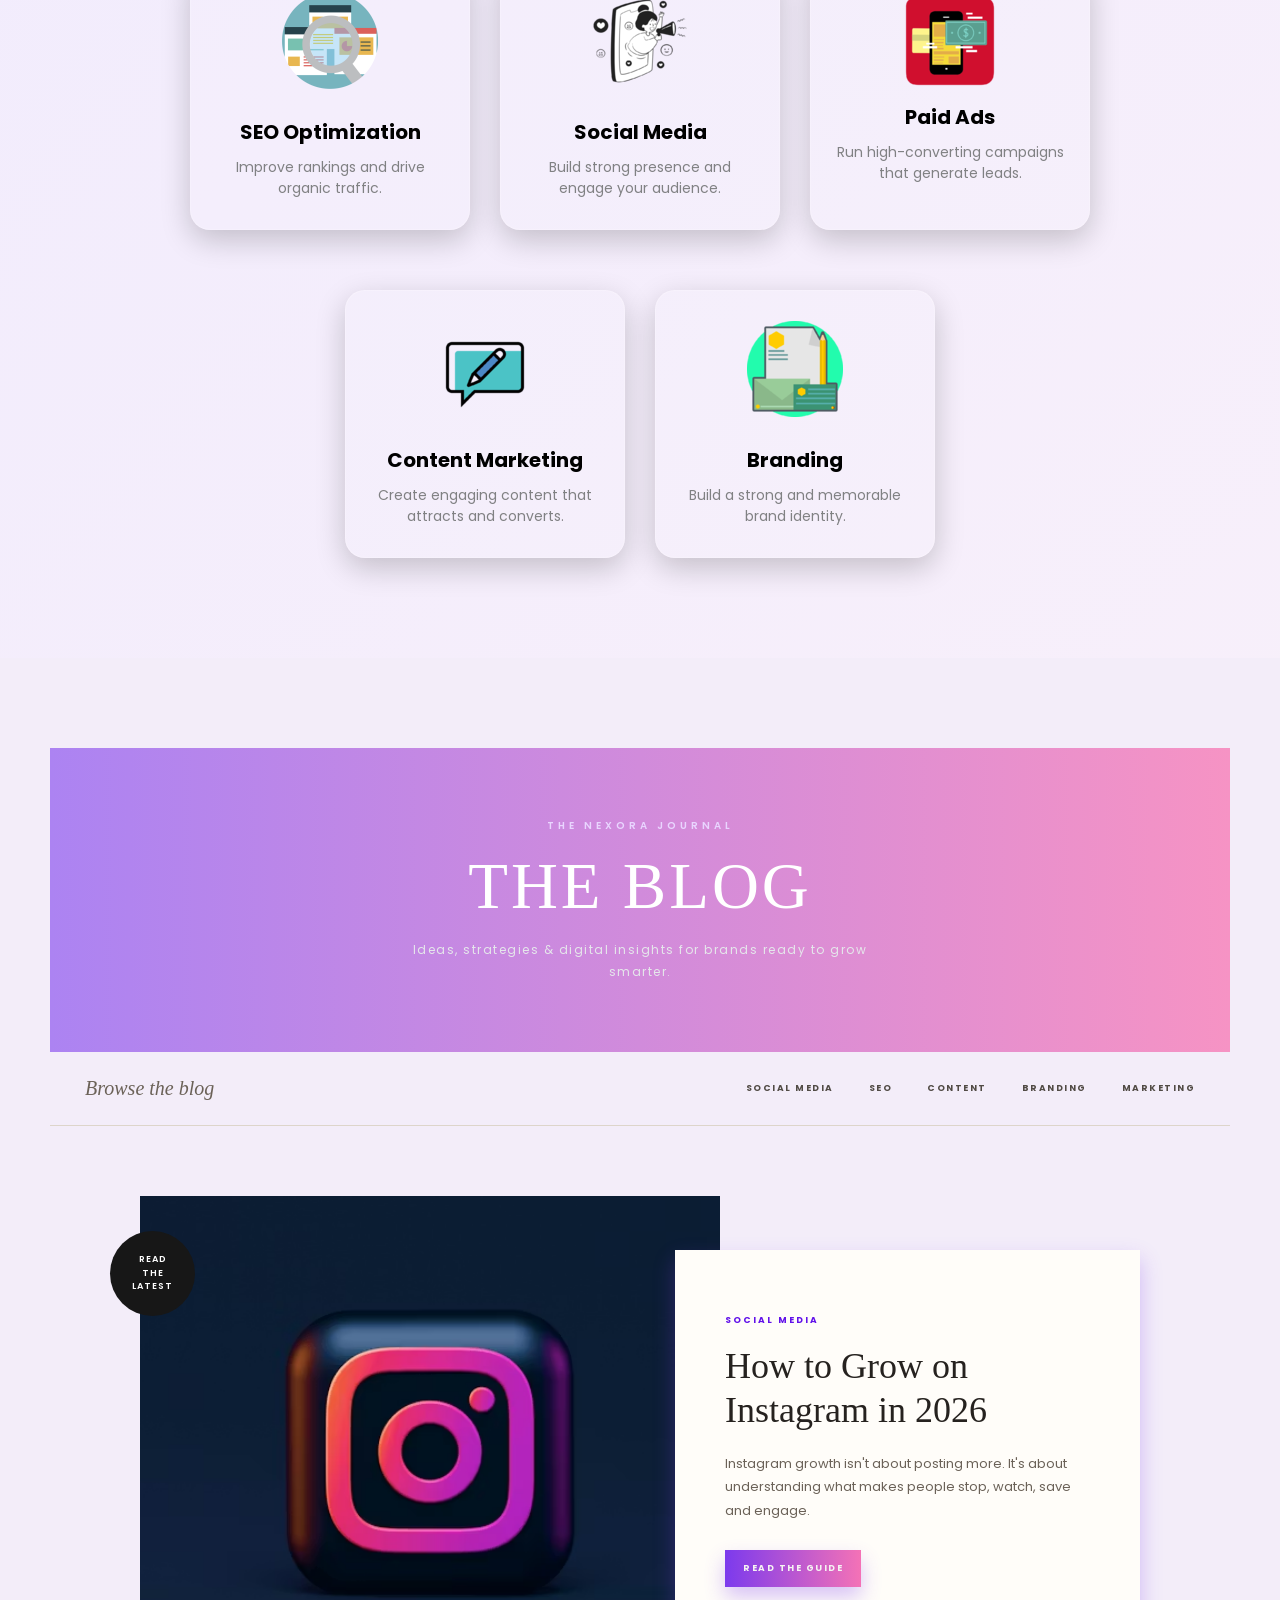
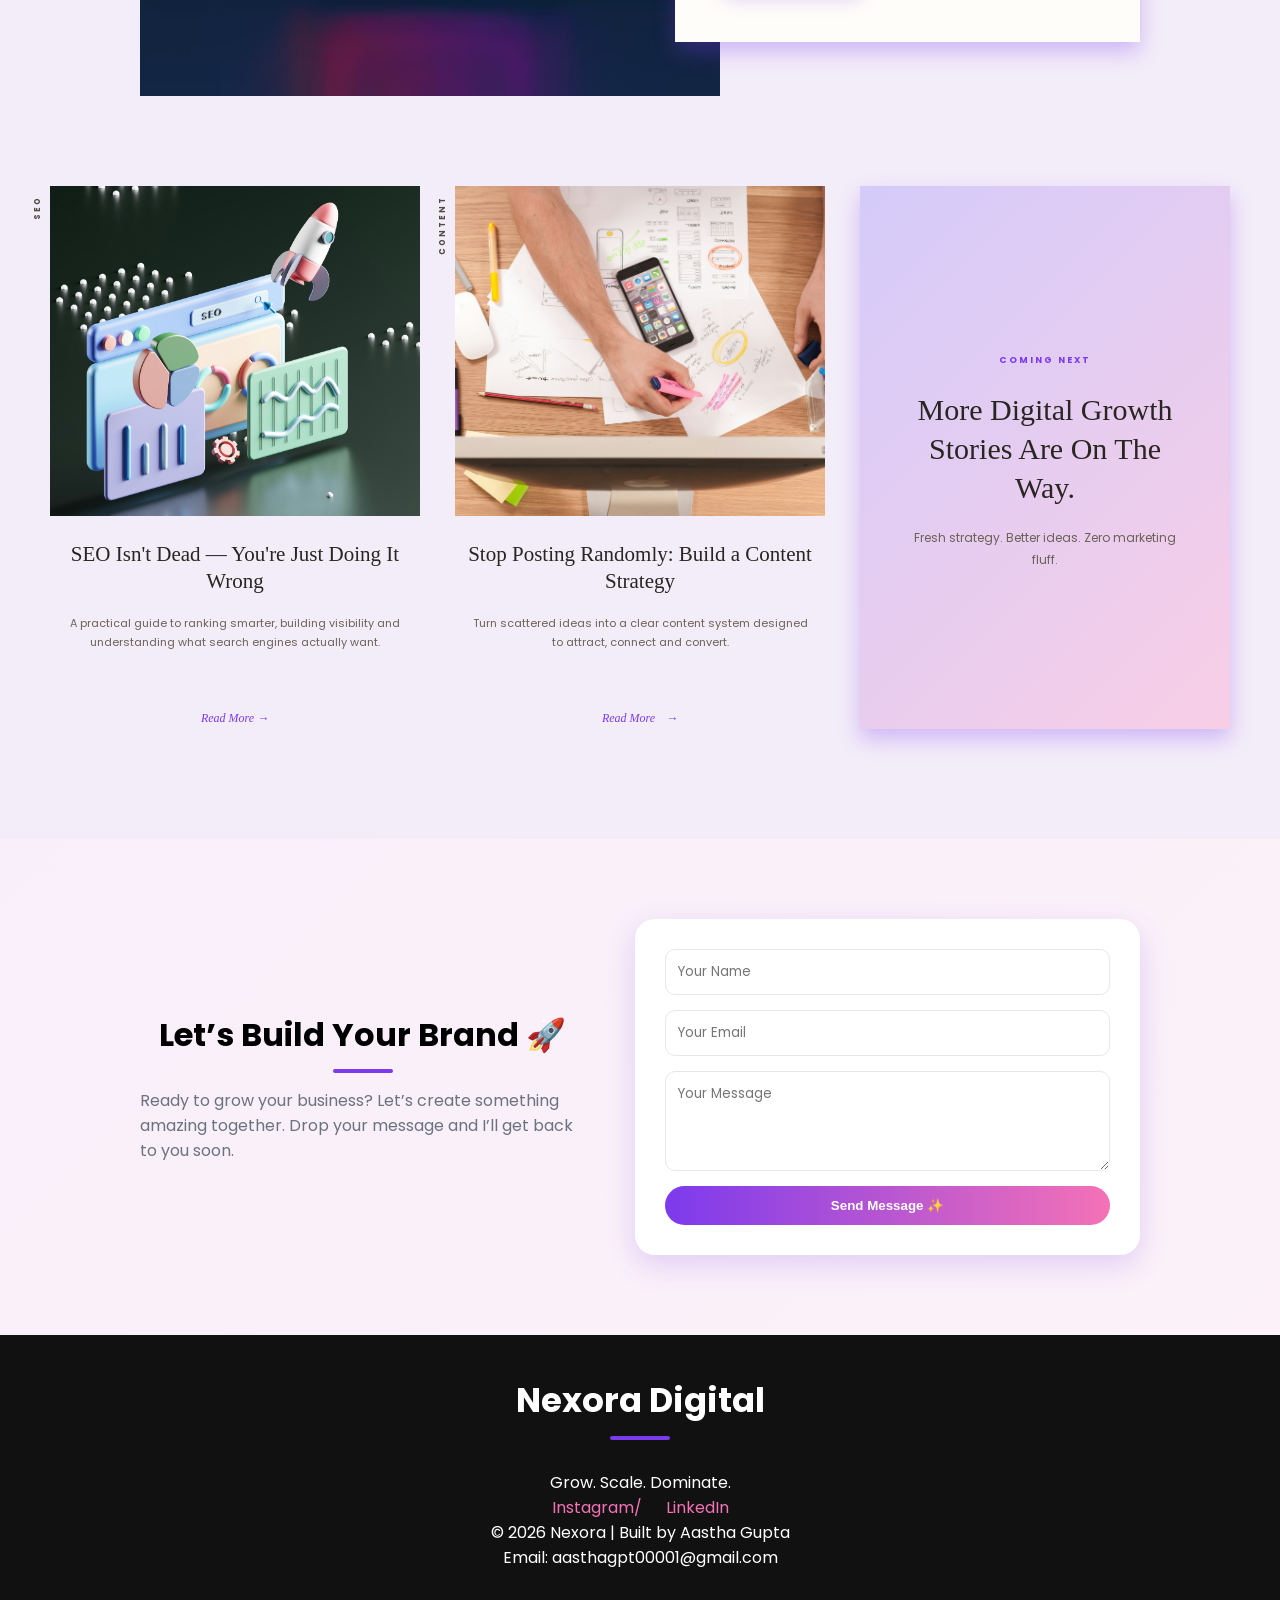
==== commit 416afdfb: "Update index.html" ====
--- a/index.html
+++ b/index.html
@@ -377,7 +377,7 @@
     <h2>Nexora Digital</h2>
     <p>Grow. Scale. Dominate.</p>
     <div class="socials">
-        <a href="#">https://www.instagram.com/nexoradig_ital/</a>
+        <a href="https://www.instagram.com/nexoradig_ital/">Instagram/</a>
         <a href="https://www.linkedin.com/in/aastha-gupta-873181354?utm_source=share_via&utm_content=profile&utm_medium=member_android" target="_blank">LinkedIn</a>
     </div>
     <p class="copy">© 2026 Nexora | Built by Aastha Gupta</p>
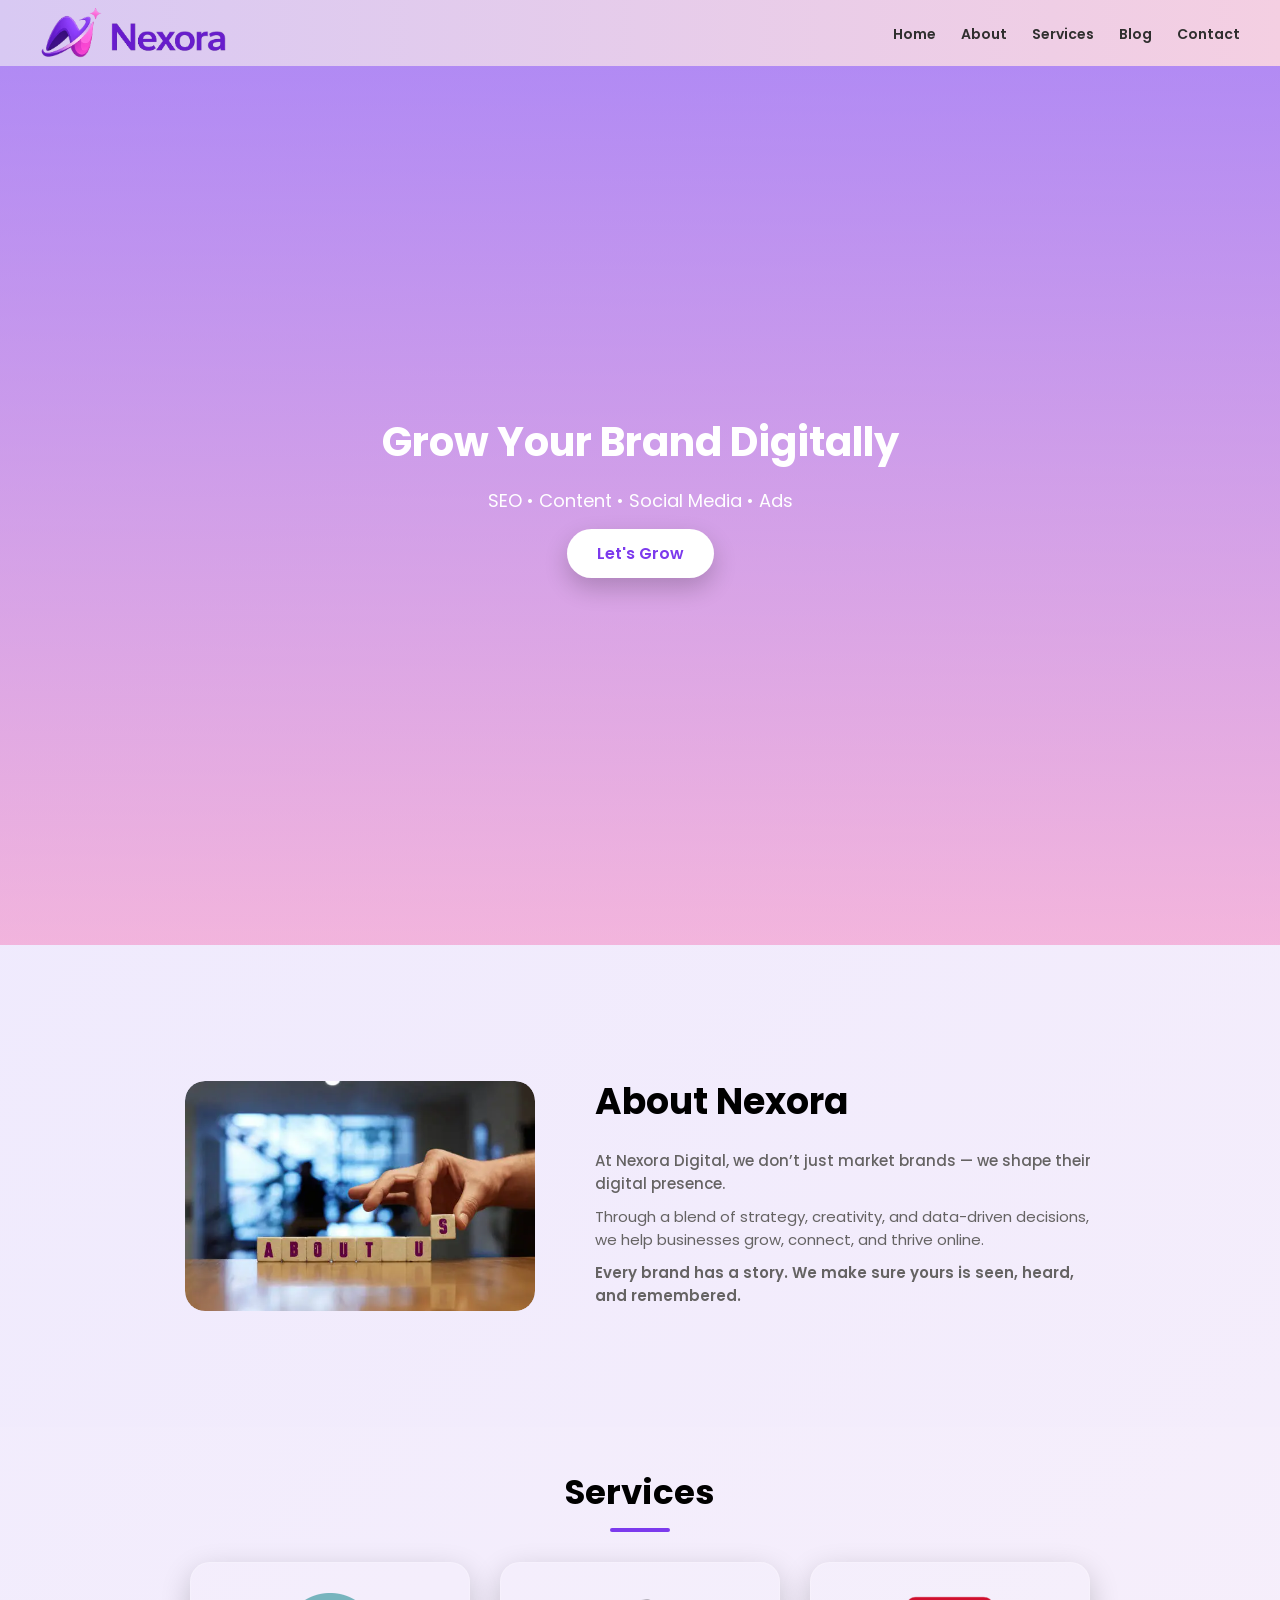
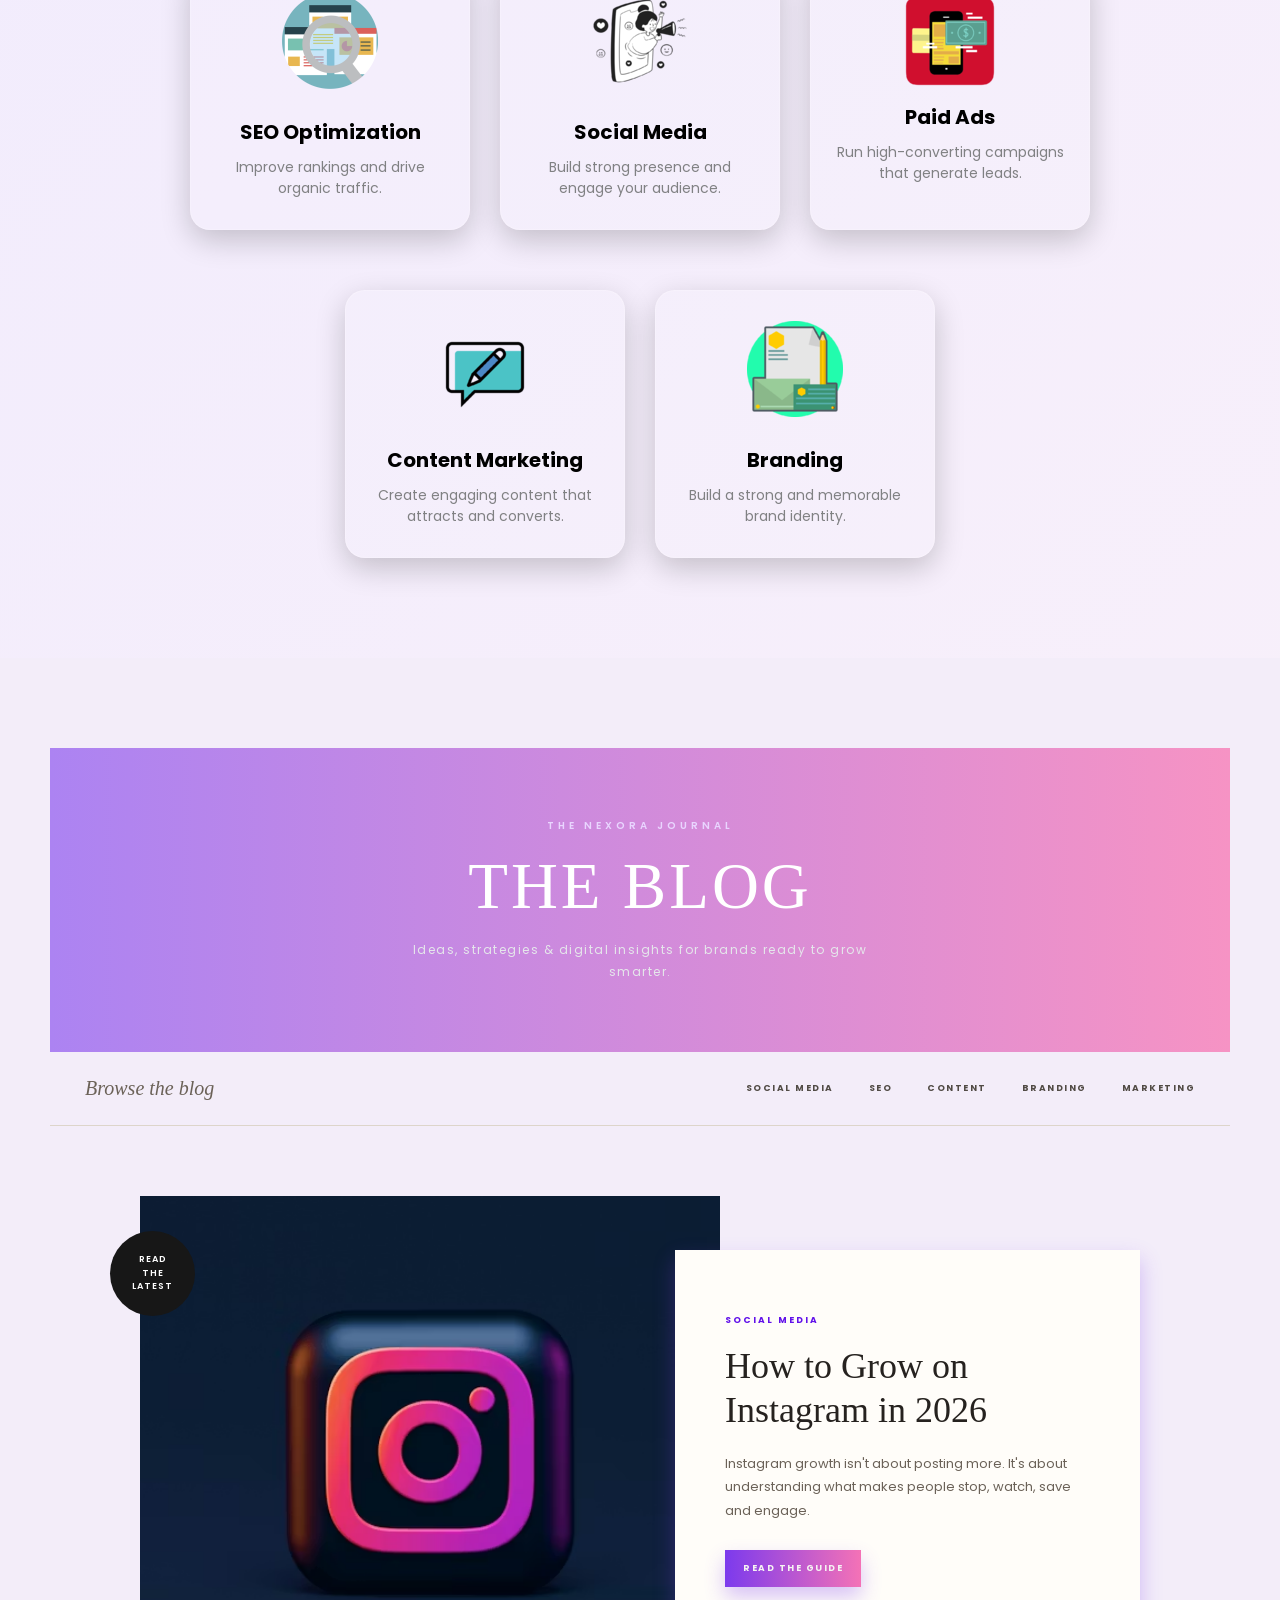
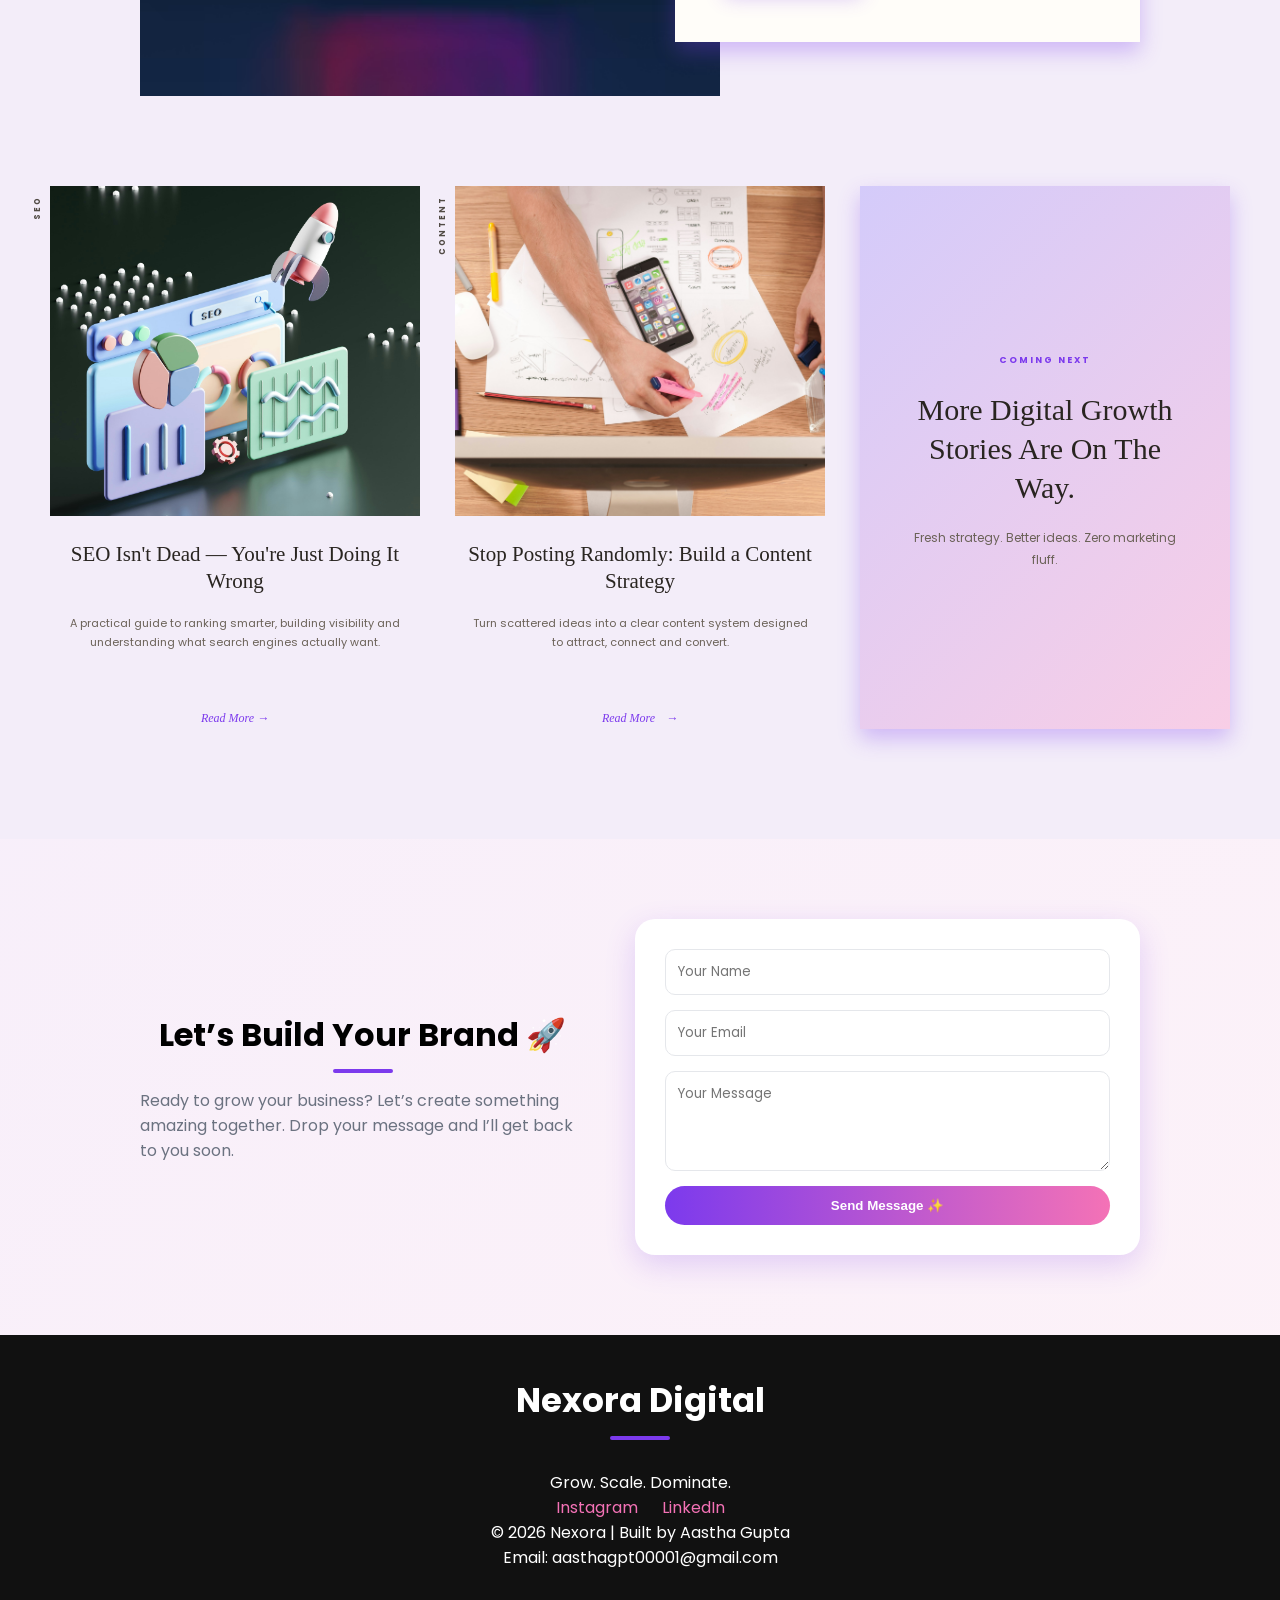
==== commit b95bdcce: "Refactor index.html for improved structure" ====
--- a/index.html
+++ b/index.html
@@ -377,7 +377,7 @@
     <h2>Nexora Digital</h2>
     <p>Grow. Scale. Dominate.</p>
     <div class="socials">
-        <a href="https://www.instagram.com/nexoradig_ital/">Instagram/</a>
+        <a href="https://www.instagram.com/nexoradig_ital/">Instagram</a>
         <a href="https://www.linkedin.com/in/aastha-gupta-873181354?utm_source=share_via&utm_content=profile&utm_medium=member_android" target="_blank">LinkedIn</a>
     </div>
     <p class="copy">© 2026 Nexora | Built by Aastha Gupta</p>
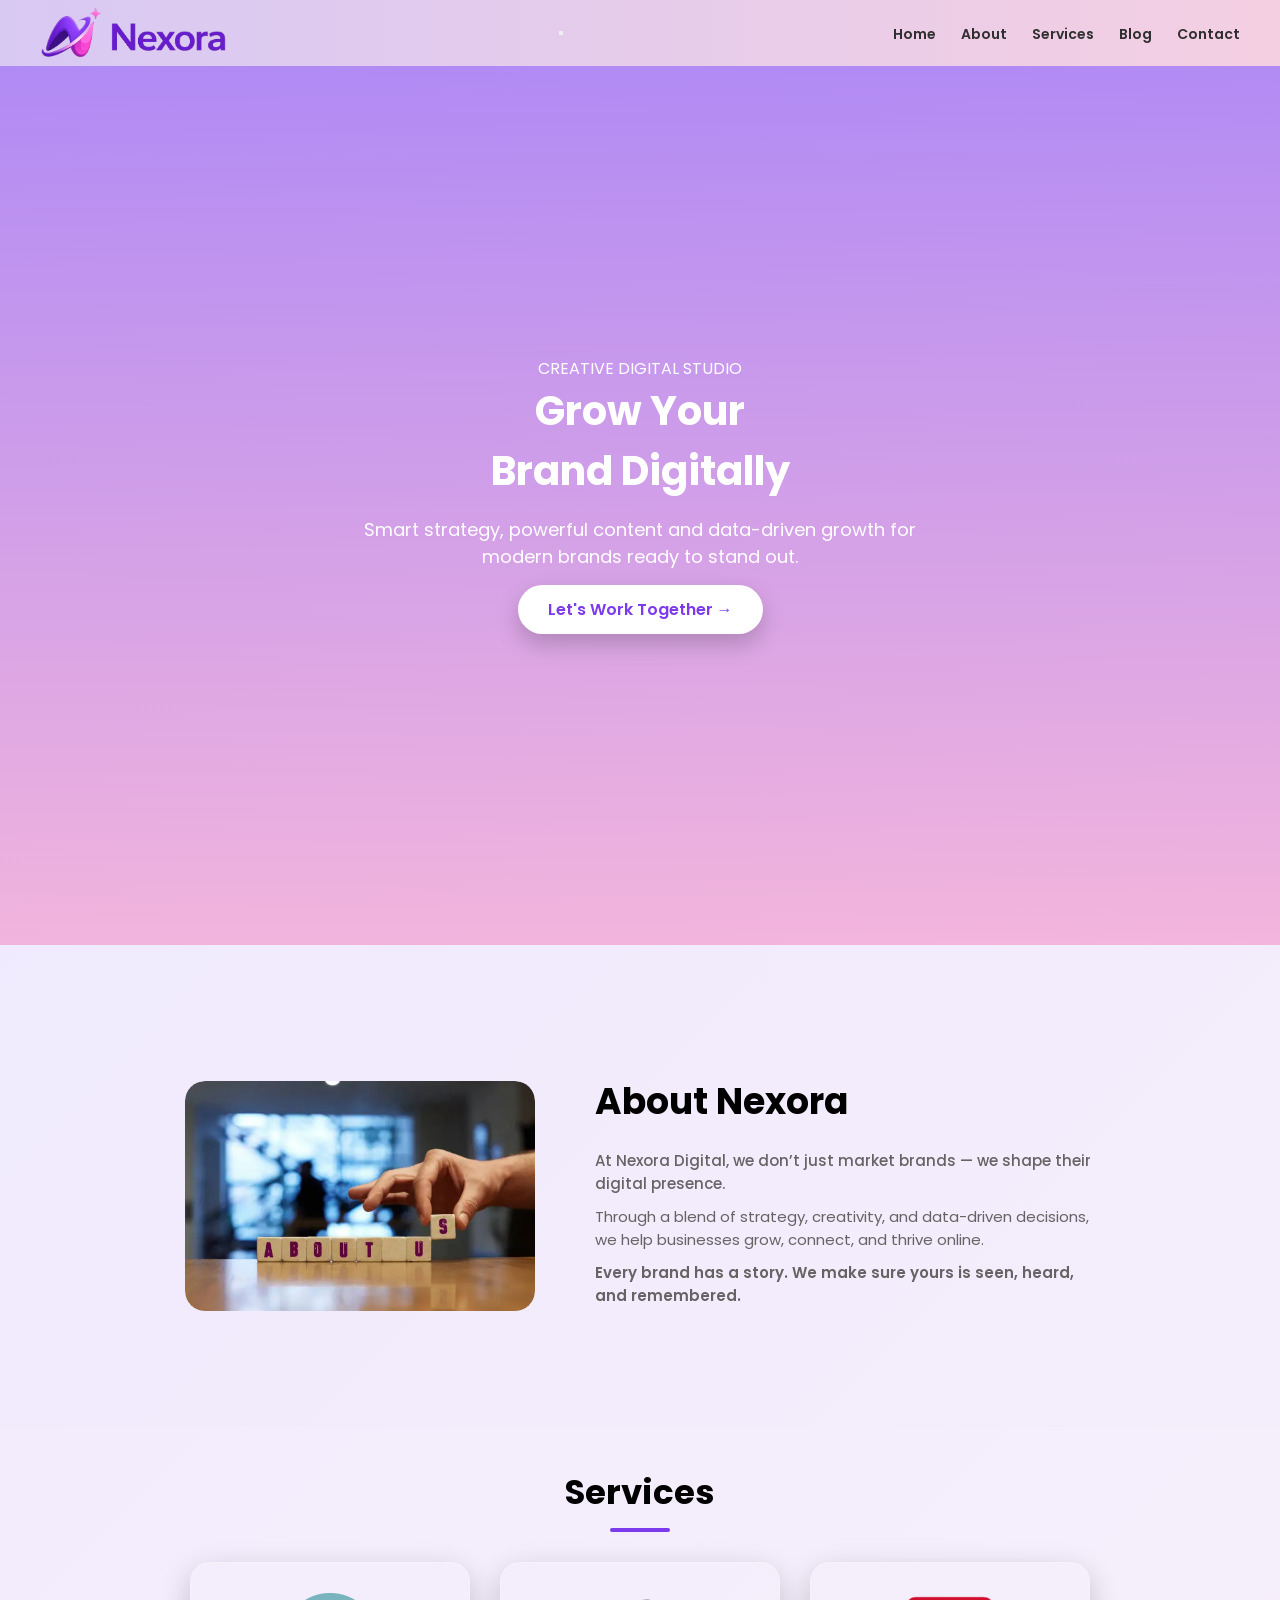
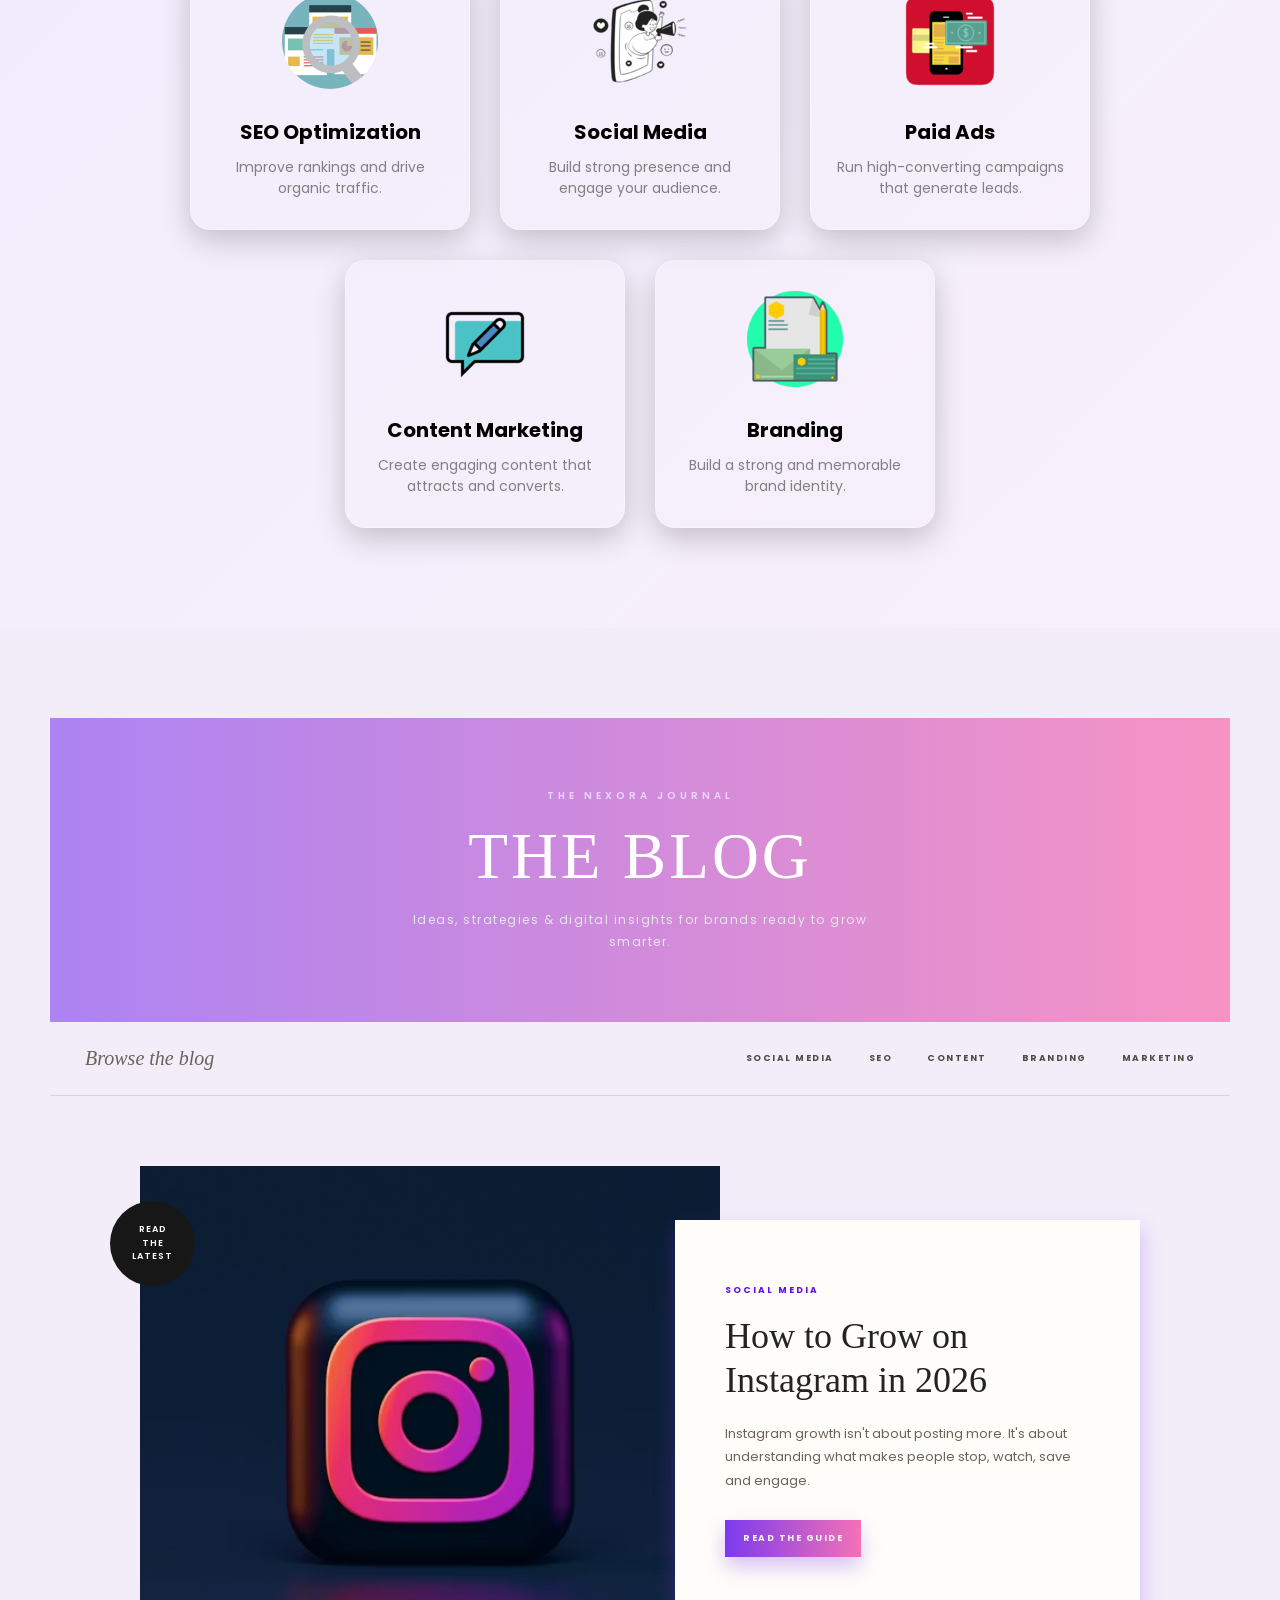
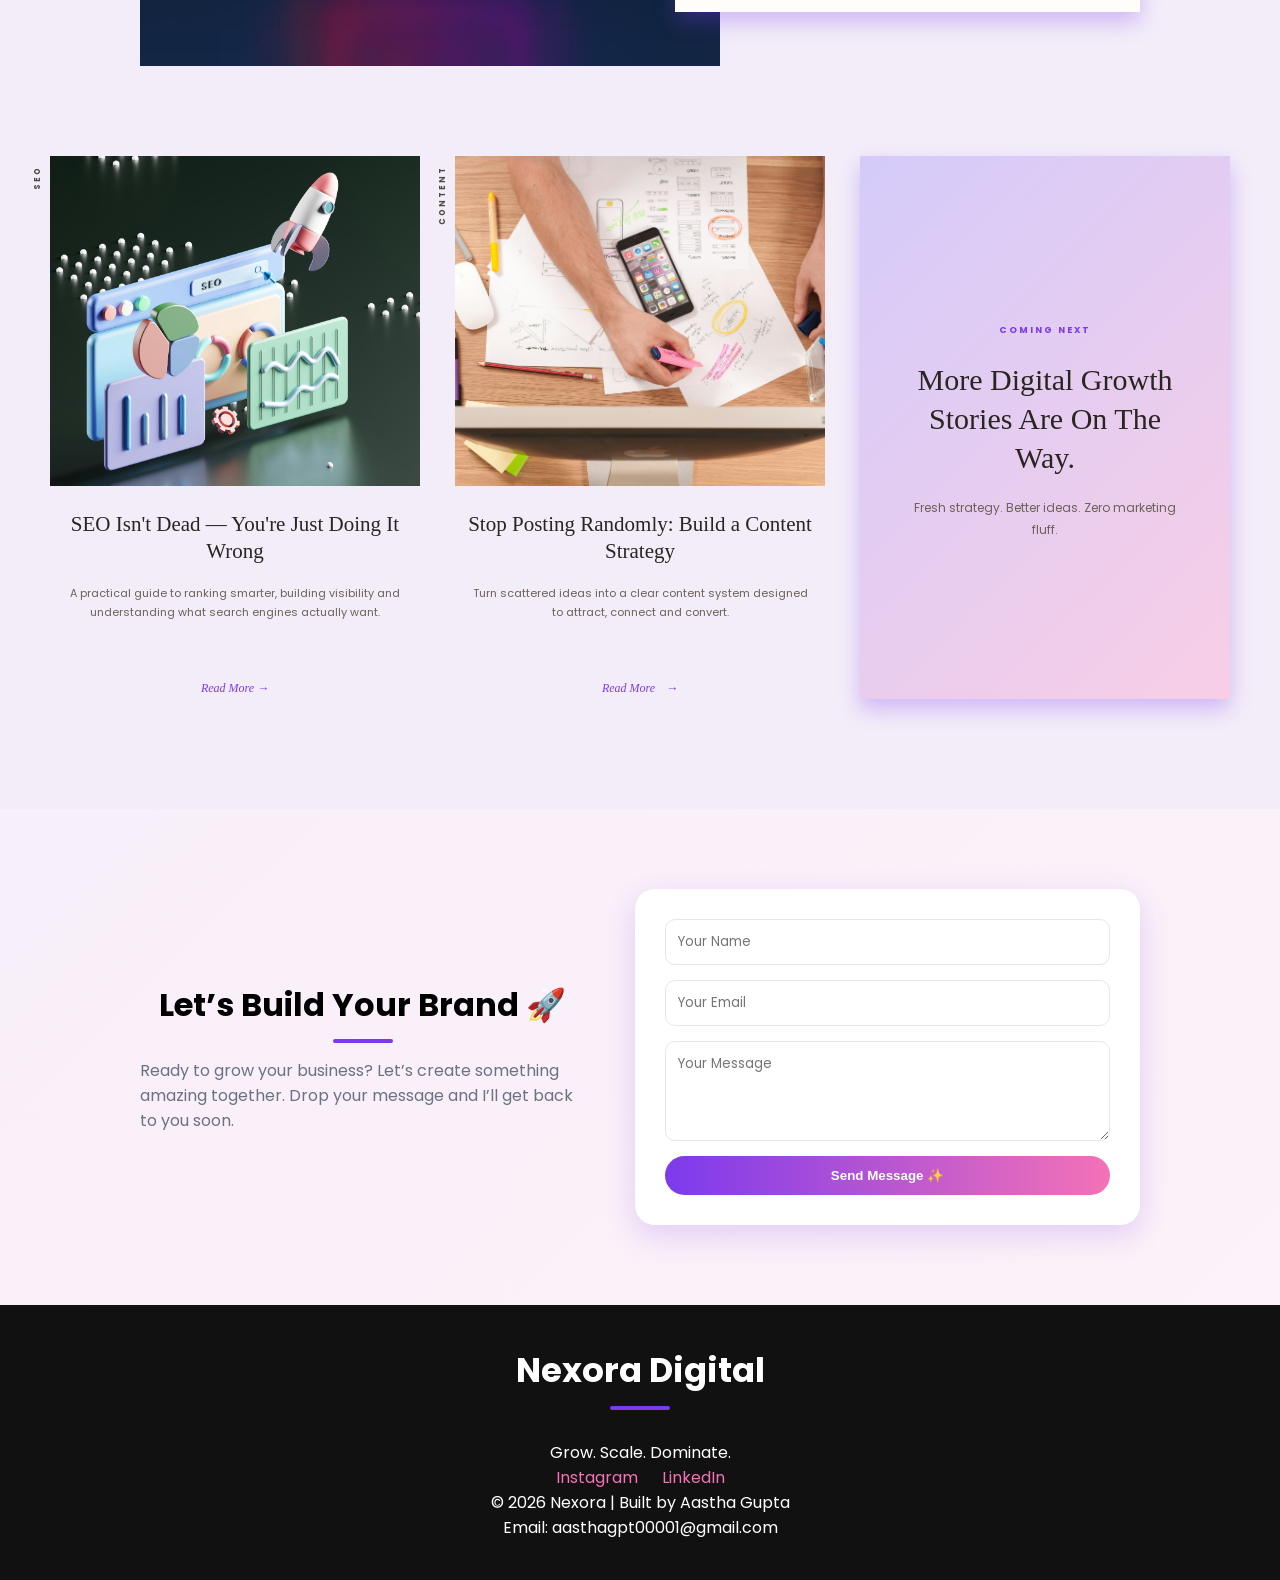
==== commit aa8cf0bd: "index.html" ====
--- a/index.html
+++ b/index.html
@@ -1,25 +1,8 @@
 <!DOCTYPE html>
 <html lang="en">
 <head>
-   <script async src="https://www.googletagmanager.com/gtag/js?id=G-Z6EFMLBT6S"></script>
+    <script async src="https://www.googletagmanager.com/gtag/js?id=G-Z6EFMLBT6S"></script>
 <script>
-   
-let lastScroll = 0;
-const navbar = document.querySelector('.navbar');
-
-window.addEventListener('scroll', () => {
-
-    let currentScroll = window.pageYOffset;
-
-    if (currentScroll > lastScroll) {
-        navbar.style.transform = 'translateY(-100%)';
-    } else {
-        navbar.style.transform = 'translateY(0)';
-    }
-
-    lastScroll = currentScroll;
-
-});
   window.dataLayer = window.dataLayer || [];
 
   function gtag(){
@@ -29,37 +12,6 @@
   gtag('js', new Date());
 
   gtag('config', 'G-Z6EFMLBT6S');
-   
-   const growBtn = document.getElementById('growBtn');
-growBtn.addEventListener('click', () => {
-
-    gtag('event', 'lets_grow_click', {
-        button_name: 'Lets Grow',
-        page_name: 'Home'
-    });
-
-    document.getElementById('contact').scrollIntoView({
-        behavior: 'smooth'
-    });
-
-});
-   const blogLinks = document.querySelectorAll(
-    '.read-post-btn, .editorial-card-content a'
-);
-
-blogLinks.forEach(link => {
-
-    link.addEventListener('click', () => {
-
-        gtag('event', 'blog_click', {
-            blog_title: link.closest('article, .featured-post')
-                ?.querySelector('h3')
-                ?.innerText || 'Blog Post'
-        });
-
-    });
-
-});
 </script>
 <meta charset="UTF-8">
 <meta name="viewport" content="width=device-width, initial-scale=1.0">
@@ -90,20 +42,25 @@
    <a href="#" class="logo">
     <img src="images/logo.png" alt="Nexora Digital">
 </a>
-    <ul>
-        <li><a href="#">Home</a></li>
+    <button class="menu-toggle" type="button" aria-label="Open navigation" aria-controls="primary-menu" aria-expanded="false">
+        <span></span><span></span><span></span>
+    </button>
+    <ul id="primary-menu">
+        <li><a class="active" href="#home">Home</a></li>
         <li><a href="#about">About</a></li>
         <li><a href="#services">Services</a></li>
         <li><a href="#blog">Blog</a></li>
         <li><a href="#contact">Contact</a></li>
     </ul>
 </nav>
-<section class="hero">
-    <div class="overlay"></div>
+<section class="hero" id="home">
     <div class="hero-content">
-        <h1>Grow Your Brand Digitally </h1>
-        <p>SEO • Content • Social Media • Ads</p>
-        <a href="#contact" class="hero-btn">Let's Grow</a>
+        <span class="hero-eyebrow">CREATIVE DIGITAL STUDIO</span>
+        <h1>Grow Your<br><span>Brand Digitally</span></h1>
+        <p>Smart strategy, powerful content and data-driven growth for modern brands ready to stand out.</p>
+        <div class="hero-actions">
+            <a href="#contact" class="hero-btn" id="growBtn">Let's Work Together <span>→</span></a>
+        </div>
     </div>
 </section>
 
@@ -150,7 +107,7 @@
     </div>
 
     <div class="card">
-        <div class="icon"><img src="images/paidads.webp"</div>
+        <div class="icon"><img src="images/paidads.webp" alt="Paid ads icon"></div>
         <h3>Paid Ads</h3>
         <p>Run high-converting campaigns that generate leads.</p>
     </div>
@@ -356,7 +313,7 @@
         </div>
 
         <!-- RIGHT SIDE FORM -->
-        <form class="contact-form" action="https://formspree.io/f/xjgplpyp" method="POST">
+        <form class="contact-form" action="https://formspree.io/f/xyzabcd" method="POST">
 
             <input type="text" name="name" placeholder="Your Name" required>
 
@@ -386,11 +343,40 @@
 <script>
 let lastScroll = 0;
 const navbar = document.querySelector('.navbar');
+const menuToggle = document.querySelector('.menu-toggle');
+const primaryMenu = document.getElementById('primary-menu');
+
+menuToggle.addEventListener('click', () => {
+    const isOpen = primaryMenu.classList.toggle('open');
+    menuToggle.classList.toggle('open', isOpen);
+    menuToggle.setAttribute('aria-expanded', isOpen);
+    document.body.classList.toggle('menu-open', isOpen);
+});
+
+primaryMenu.querySelectorAll('a').forEach(link => {
+    link.addEventListener('click', () => {
+        primaryMenu.classList.remove('open');
+        menuToggle.classList.remove('open');
+        menuToggle.setAttribute('aria-expanded', 'false');
+        document.body.classList.remove('menu-open');
+    });
+});
+
+document.getElementById('growBtn').addEventListener('click', () => {
+    if (typeof gtag === 'function') {
+        gtag('event', 'lets_grow_click', {
+            button_name: 'Lets Work Together',
+            page_name: 'Home'
+        });
+    }
+});
 
 window.addEventListener('scroll', () => {
     let currentScroll = window.pageYOffset;
 
-    if (currentScroll > lastScroll) {
+    navbar.classList.toggle('scrolled', currentScroll > 20);
+
+    if (currentScroll > lastScroll && currentScroll > 120 && !primaryMenu.classList.contains('open')) {
         // scrolling DOWN → hide navbar
         navbar.style.transform = 'translateY(-100%)';
     } else {
@@ -398,7 +384,7 @@
         navbar.style.transform = 'translateY(0)';
     }
 
-    lastScroll = currentScroll;
+    lastScroll = Math.max(currentScroll, 0);
 });
 </script>
 </body>
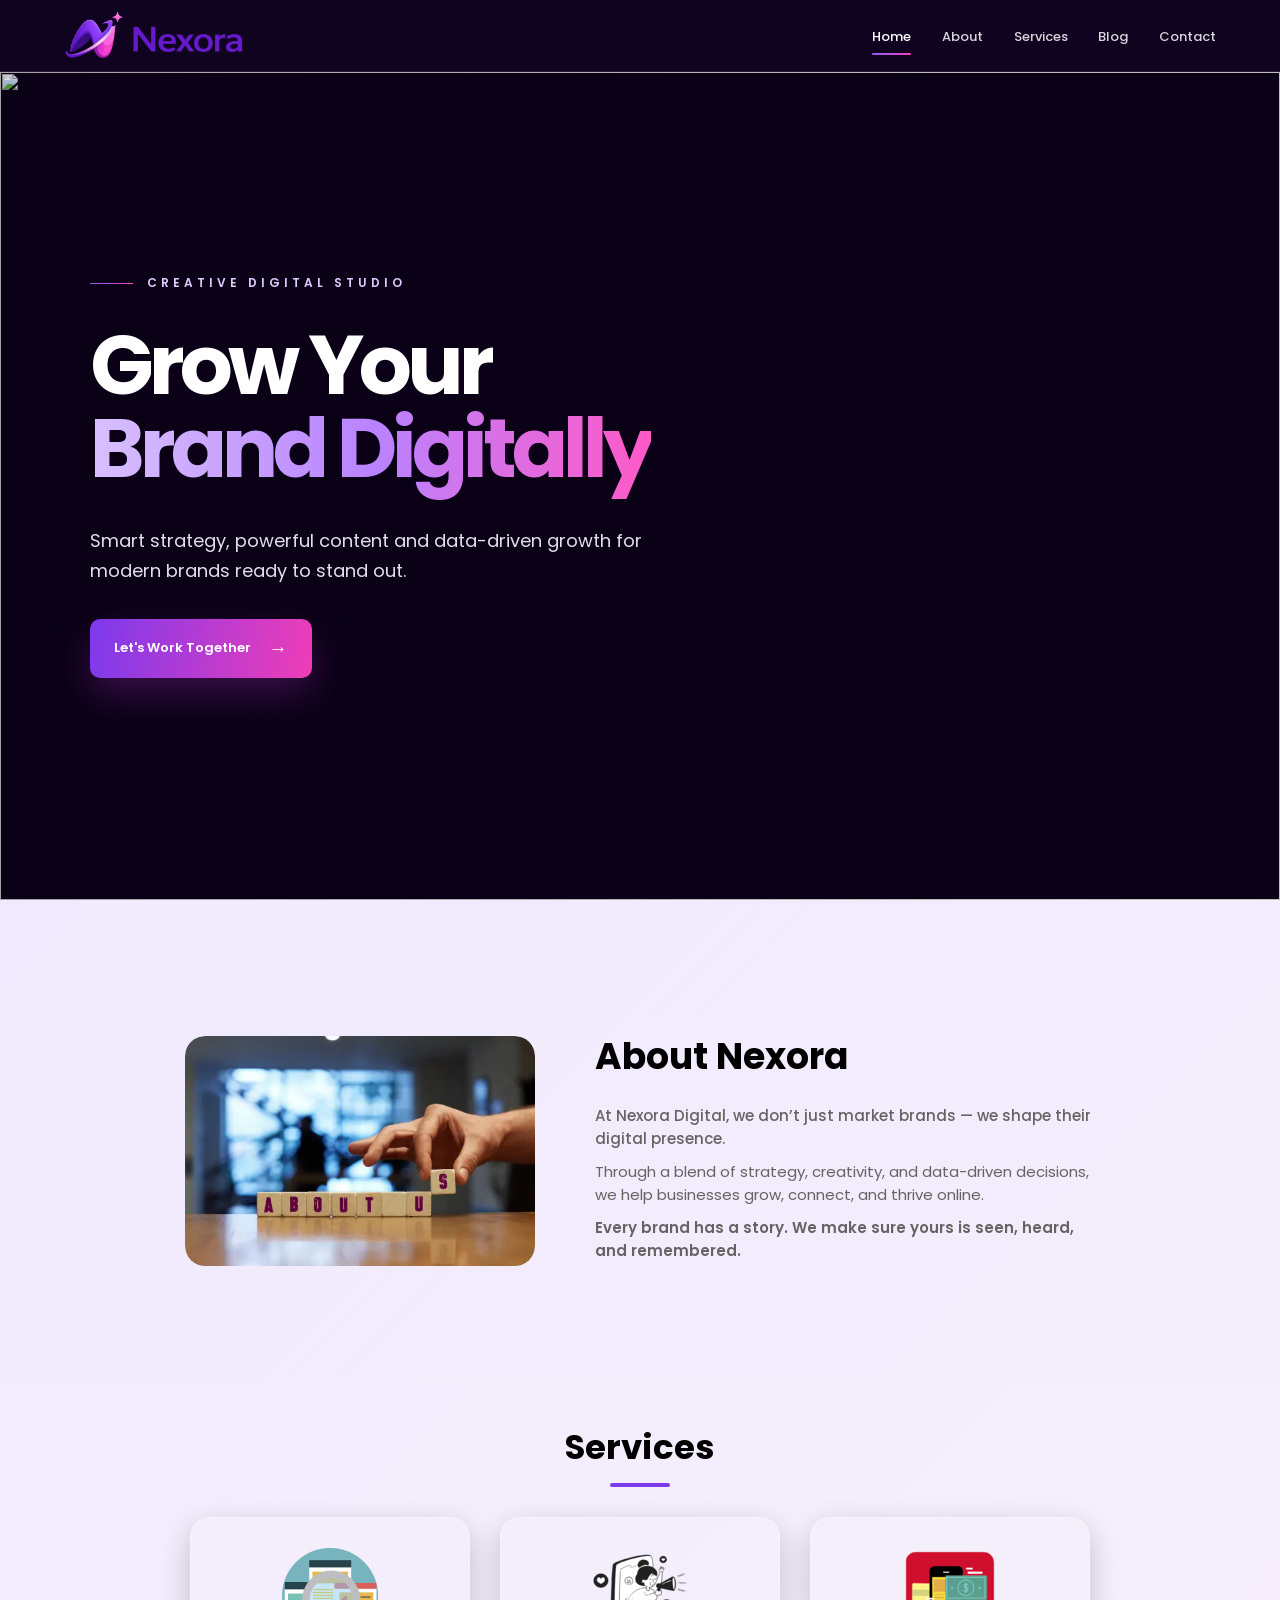
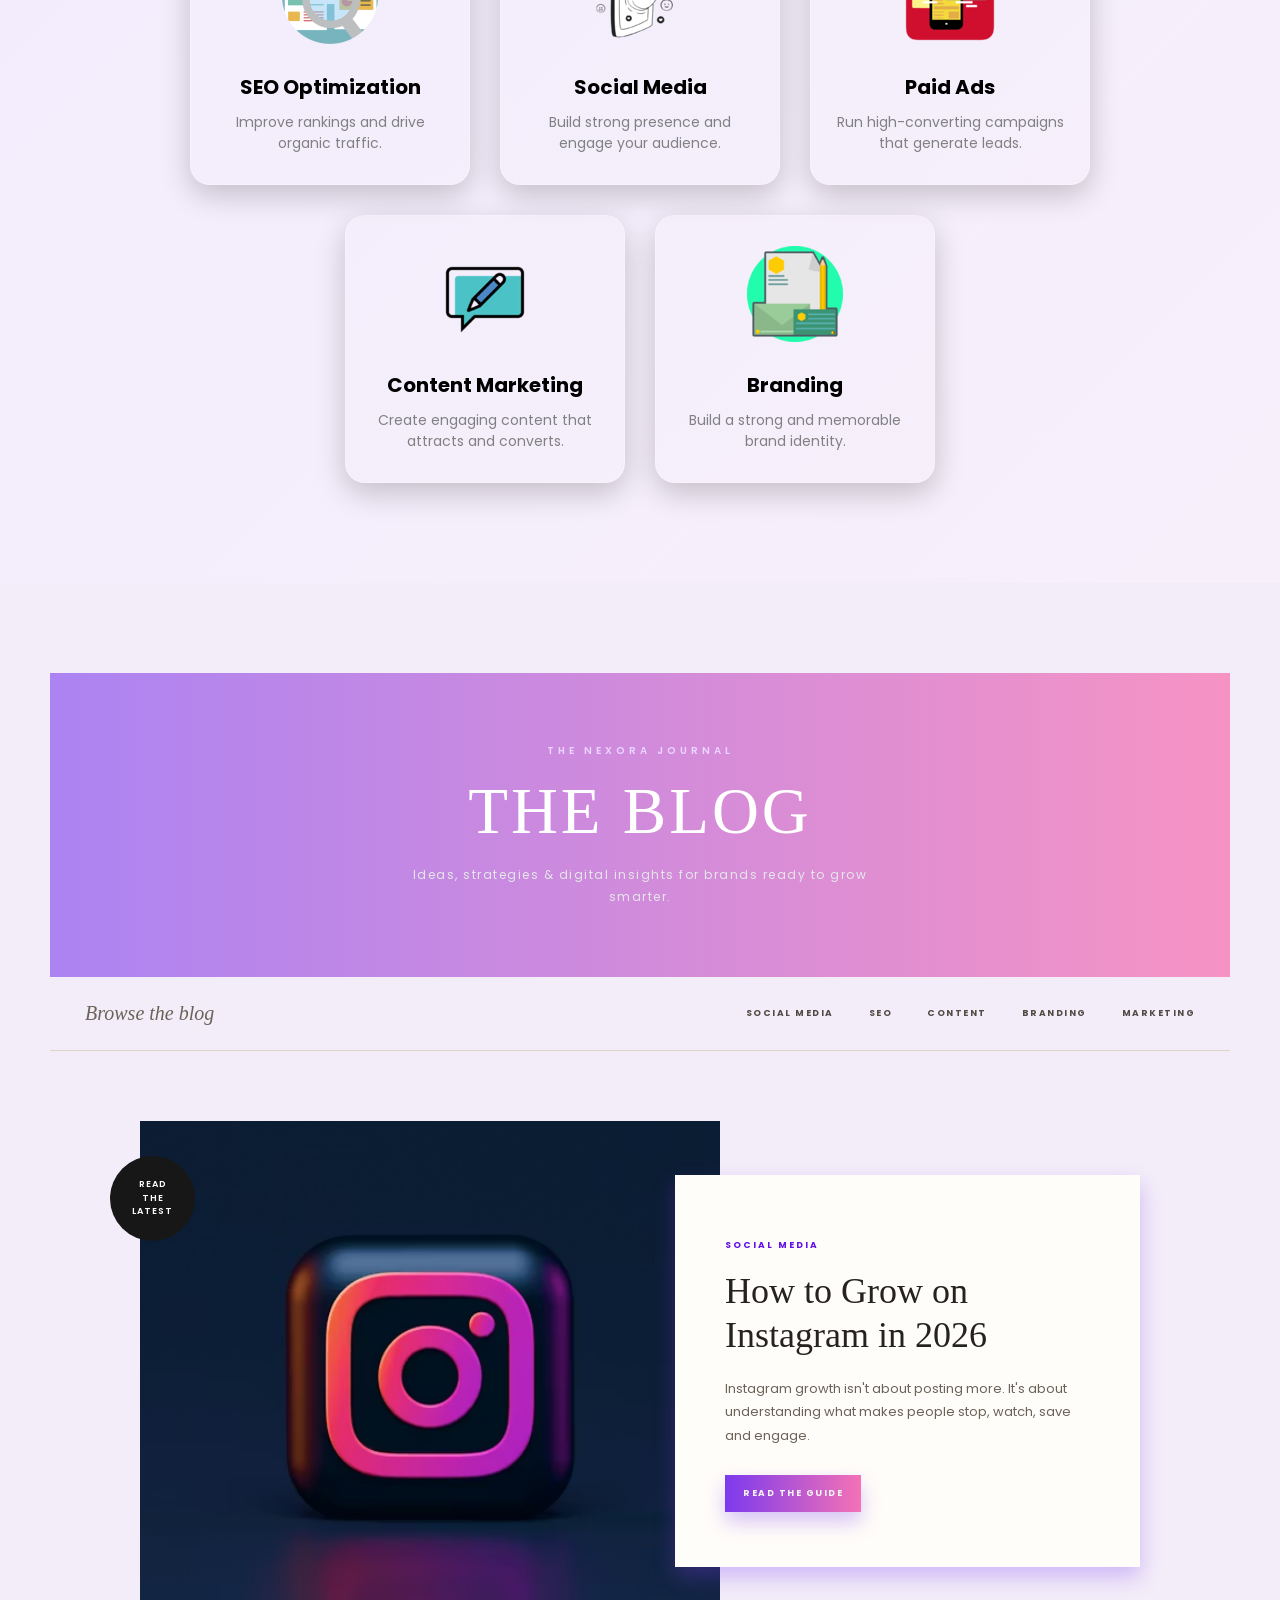
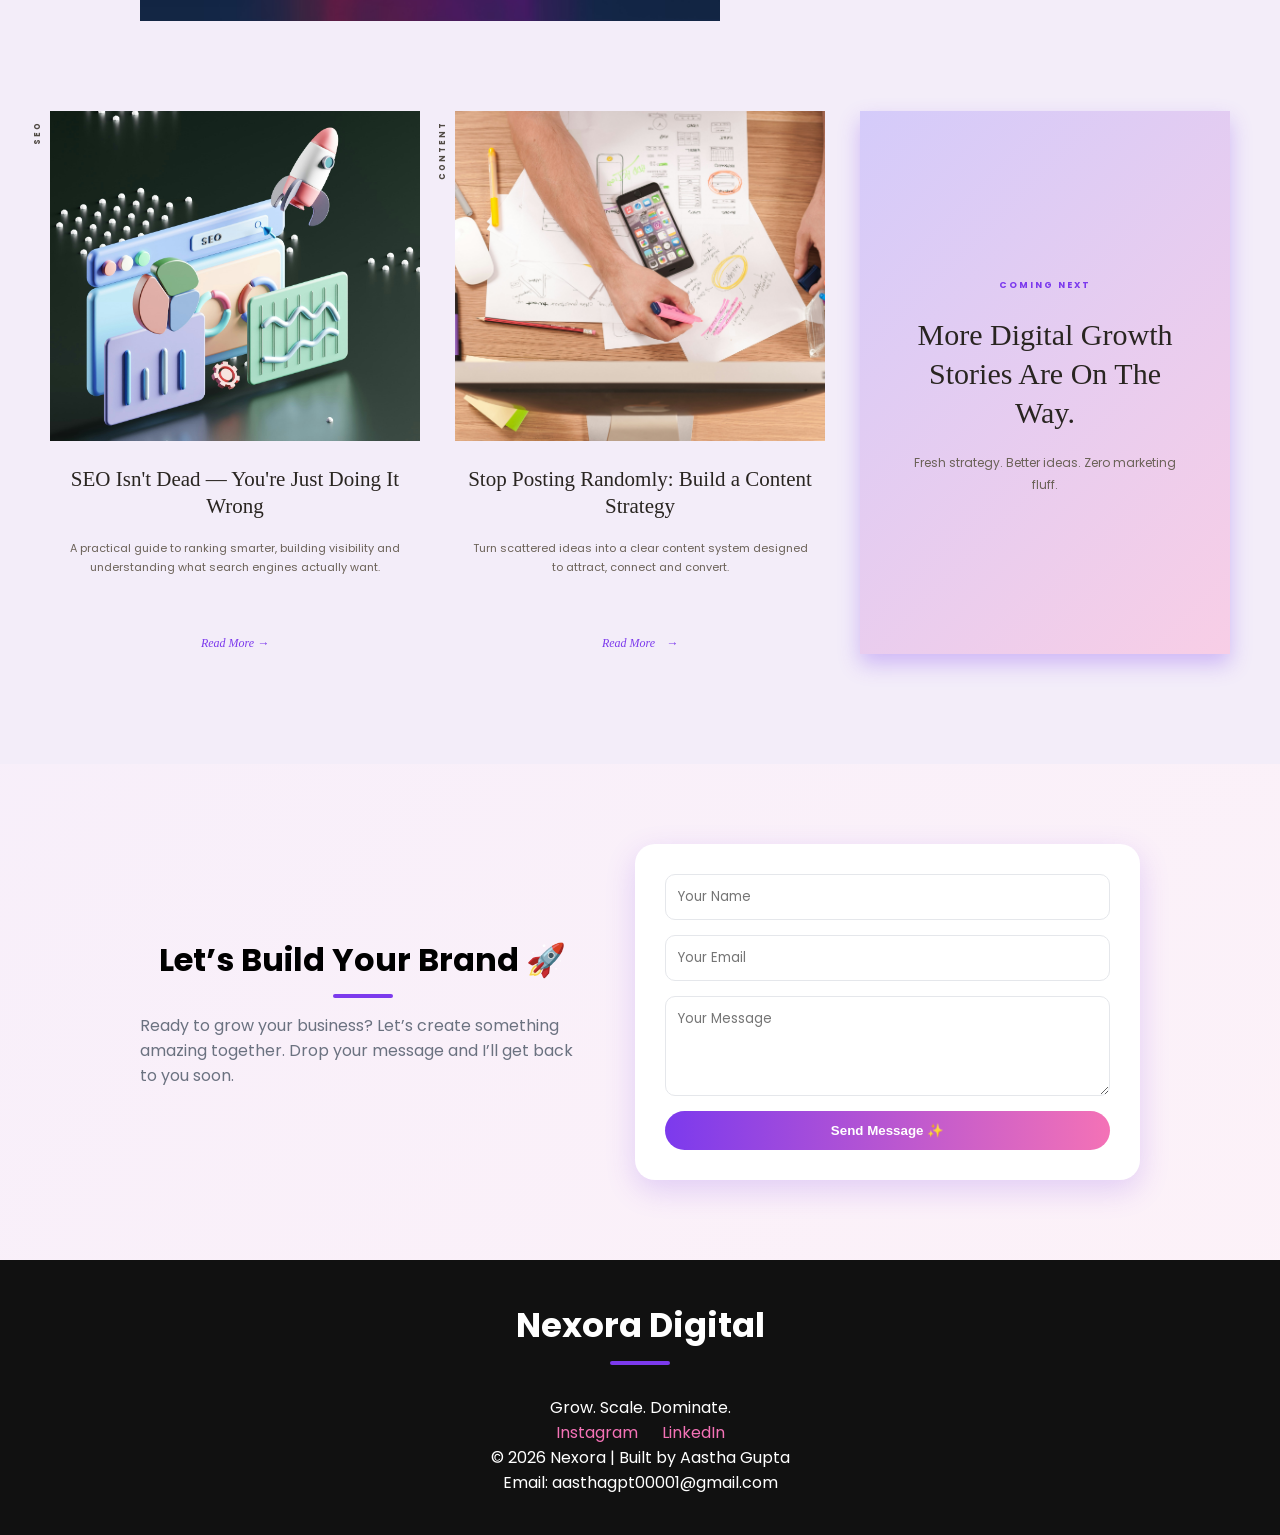
==== commit 5771a72a: "index.html" ====
--- a/index.html
+++ b/index.html
@@ -54,6 +54,11 @@
     </ul>
 </nav>
 <section class="hero" id="home">
+    <img
+        src="images/homepage_image.png"
+        class="hero-background"
+        alt=""
+    >
     <div class="hero-content">
         <span class="hero-eyebrow">CREATIVE DIGITAL STUDIO</span>
         <h1>Grow Your<br><span>Brand Digitally</span></h1>
--- a/style.css
+++ b/style.css
@@ -105,7 +105,7 @@
     height: 100vh;
     background: 
         linear-gradient(rgba(124,58,237,0.55), rgba(244,114,182,0.45)),
-        url('https://images.unsplash.com/photo-1492724441997-5dc865305da7') center/cover no-repeat;
+        url('https://images/homepage_image.png') center/cover no-repeat;
 
     display: flex;
     align-items: center;
@@ -150,20 +150,289 @@
 .hero button:hover {
     transform: scale(1.05);
 }
+.hero {
+    position: relative;
+
+    width: 100%;
+    min-height: 100vh;
+    min-height: 100svh;
+    padding: 150px 7% 80px;
+
+    display: flex;
+    align-items: center;
+    justify-content: flex-start;
+
+    overflow: hidden;
+
+    /* IMAGE COVERS THE COMPLETE SECTION */
+    background-image:
+        linear-gradient(
+            90deg,
+            rgba(8, 1, 18, 0.72) 0%,
+            rgba(8, 1, 18, 0.45) 40%,
+            rgba(8, 1, 18, 0.05) 75%
+        ),
+        url("images/homepage_image.png");
+
+    background-size: cover;
+    background-position: center;
+    background-repeat: no-repeat;
+}
+
+/* NO FRAME OR SIDE IMAGE */
+.hero-visual,
+.visual-frame,
+.visual-tag,
+.hero-art,
+.hero-shape,
+.hero-glow {
+    display: none !important;
+}
+
+/* HERO TEXT */
+.hero-content {
+    position: relative;
+    z-index: 2;
+
+    width: 100%;
+    max-width: 650px;
+
+    margin: 0;
+    padding: 0;
+
+    color: white;
+    text-align: left;
+
+    background: transparent;
+    border: none;
+    box-shadow: none;
+}
+
+/* SMALL TOP LINE */
+.hero-eyebrow {
+    display: flex;
+    align-items: center;
+    gap: 14px;
+
+    margin-bottom: 32px;
+
+    color: #e0caff;
+
+    font-size: 12px;
+    font-weight: 600;
+    letter-spacing: 4px;
+}
+
+.hero-eyebrow::before {
+    content: "";
+
+    width: 42px;
+    height: 1px;
+
+    background: linear-gradient(
+        90deg,
+        #9f67ff,
+        #ff5ac8
+    );
+}
+
+/* MAIN HEADING */
+.hero-content h1 {
+    margin: 0;
+
+    color: #ffffff;
+
+    font-size: clamp(65px, 6.5vw, 105px);
+    font-weight: 700;
+    line-height: 1;
+    letter-spacing: -5px;
+}
+
+.hero-content h1 span {
+    color: transparent;
+
+    background: linear-gradient(
+        90deg,
+        #d8c0ff,
+        #b983ff,
+        #ff59c7
+    );
+
+    background-clip: text;
+    -webkit-background-clip: text;
+}
+
+/* DESCRIPTION */
+.hero-content p {
+    max-width: 620px;
+
+    margin: 35px 0 28px;
+
+    color: #e4ddeb;
+
+    font-size: 18px;
+    line-height: 1.7;
+}
+
+/* CTA BUTTON */
 .hero-btn {
-    display: inline-block;
-    padding: 12px 30px;
+    display: inline-flex;
+    align-items: center;
+    justify-content: center;
+    gap: 18px;
+
+    padding: 15px 25px;
+
     border-radius: 30px;
-    background: white;
-    color: #7C3AED;
+
+    color: white;
+
+    background: linear-gradient(
+        90deg,
+        #8739ef,
+        #f43dbb
+    );
+
+    box-shadow: 0 15px 35px rgba(201, 52, 205, 0.3);
+
+    font-size: 13px;
     font-weight: 600;
     text-decoration: none;
-    box-shadow: 0 10px 25px rgba(0,0,0,0.2);
-    transition: 0.3s;
+
+    transition: 0.3s ease;
 }
 
 .hero-btn:hover {
     transform: translateY(-3px);
+
+    box-shadow: 0 20px 42px rgba(201, 52, 205, 0.42);
+}
+
+.hero-btn span {
+    font-size: 18px;
+}
+
+/* ==============================
+   TABLET
+============================== */
+
+@media (max-width: 820px) {
+    .hero {
+        padding: 120px 30px 70px;
+
+        justify-content: center;
+
+        background-position: 65% center;
+    }
+
+    .hero-content {
+        max-width: 620px;
+        text-align: center;
+    }
+
+    .hero-eyebrow {
+        justify-content: center;
+    }
+
+    .hero-content h1 {
+        font-size: clamp(54px, 11vw, 78px);
+        letter-spacing: -3px;
+    }
+
+    .hero-content p {
+        margin-right: auto;
+        margin-left: auto;
+
+        font-size: 16px;
+    }
+}
+
+/* ==============================
+   MOBILE
+============================== */
+
+@media (max-width: 480px) {
+    .hero {
+        min-height: 100svh;
+
+        padding: 110px 20px 55px;
+
+        background-image:
+            linear-gradient(
+                rgba(8, 1, 18, 0.57),
+                rgba(8, 1, 18, 0.67)
+            ),
+            url("images/homepage_image.png");
+
+        background-size: cover;
+        background-position: 69% center;
+    }
+
+    .hero-eyebrow {
+        margin-bottom: 24px;
+
+        font-size: 9px;
+        letter-spacing: 2.5px;
+    }
+
+    .hero-content h1 {
+        font-size: clamp(43px, 14vw, 60px);
+        line-height: 1.05;
+        letter-spacing: -2px;
+    }
+
+    .hero-content p {
+        margin: 25px auto;
+
+        font-size: 14px;
+        line-height: 1.7;
+    }
+
+    .hero-btn {
+        width: 100%;
+        max-width: 280px;
+    }
+} 
+/* SHOW COMPLETE FLOWER — NO CROPPING */
+
+@media (min-width: 821px) {
+
+    .hero {
+        min-height: 100vh;
+        padding: 125px 7% 45px;
+
+        background-color: #0b0117;
+
+        background-image:
+            linear-gradient(
+                90deg,
+                rgba(8, 1, 18, 0.65) 0%,
+                rgba(8, 1, 18, 0.25) 45%,
+                rgba(8, 1, 18, 0) 75%
+            ),
+            url("images/homepage_image.png") !important;
+
+        /* Gradient full screen, image full height */
+        background-size:
+            100% 100%,
+            auto 100% !important;
+
+        background-position:
+            center,
+            right center !important;
+
+        background-repeat:
+            no-repeat,
+            no-repeat !important;
+    }
+
+    .hero-content h1 {
+        font-size: clamp(64px, 5.8vw, 92px);
+    }
+
+    .hero-content > p {
+        margin: 28px 0 22px;
+    }
 }
 
 /* ABOUT */
@@ -1025,3 +1294,847 @@
 .services {
     padding-top: 40px;
 }
+
+/* ==================================================
+   PREMIUM NEXORA HEADER + HERO (2026 REDESIGN)
+================================================== */
+:root {
+    --nexora-bg: #10051f;
+    --nexora-purple: #8b5cf6;
+    --nexora-pink: #f43fba;
+    --nexora-text: #f9f7ff;
+    --nexora-muted: #c9bfda;
+}
+
+html {
+    scroll-behavior: smooth;
+    scroll-padding-top: 82px;
+}
+
+.navbar {
+    min-height: 78px;
+    padding: 12px clamp(24px, 5vw, 84px);
+    background: rgba(16, 5, 31, 0.7);
+    border-bottom: 1px solid rgba(255,255,255,0.09);
+    backdrop-filter: blur(18px);
+    -webkit-backdrop-filter: blur(18px);
+}
+
+.navbar.scrolled {
+    background: rgba(16, 5, 31, 0.94);
+    box-shadow: 0 12px 40px rgba(8, 2, 18, 0.25);
+}
+
+.logo img {
+    width: auto;
+    height: 52px;
+    filter: brightness(0) invert(1);
+}
+
+.navbar ul {
+    align-items: center;
+    gap: clamp(20px, 2.4vw, 38px);
+}
+
+.navbar ul a {
+    position: relative;
+    color: rgba(255,255,255,0.84);
+    font-size: 13px;
+    font-weight: 500;
+}
+
+.navbar ul a::after {
+    content: '';
+    position: absolute;
+    left: 0;
+    right: 100%;
+    bottom: -9px;
+    height: 2px;
+    border-radius: 2px;
+    background: linear-gradient(90deg, var(--nexora-purple), var(--nexora-pink));
+    transition: right .3s ease;
+}
+
+.navbar ul a:hover,
+.navbar ul a.active { color: #fff; opacity: 1; }
+.navbar ul a:hover::after,
+.navbar ul a.active::after { right: 0; }
+
+.menu-toggle {
+    display: none;
+    width: 44px;
+    height: 44px;
+    padding: 10px;
+    border: 1px solid rgba(255,255,255,.13);
+    border-radius: 12px;
+    background: rgba(255,255,255,.06);
+    cursor: pointer;
+}
+
+.menu-toggle span {
+    display: block;
+    width: 100%;
+    height: 2px;
+    margin: 5px 0;
+    border-radius: 4px;
+    background: white;
+    transition: transform .3s ease, opacity .3s ease;
+}
+
+.hero {
+    position: relative;
+    isolation: isolate;
+    min-height: 100svh;
+    height: auto;
+    margin-top: 0;
+    padding: 132px clamp(24px, 6.5vw, 120px) 70px;
+    display: grid;
+    grid-template-columns: minmax(0, .85fr) minmax(480px, 1.15fr);
+    gap: clamp(40px, 6vw, 100px);
+    align-items: center;
+    overflow: hidden;
+    text-align: left;
+    background:
+        radial-gradient(circle at 68% 44%, rgba(119, 75, 213, .34), transparent 31%),
+        radial-gradient(circle at 12% 95%, rgba(244, 63, 186, .16), transparent 34%),
+        linear-gradient(135deg, #0c0318 0%, #16072a 52%, #0d031b 100%);
+}
+
+.hero::before {
+    content: '';
+    position: absolute;
+    inset: 0;
+    z-index: -2;
+    opacity: .19;
+    background-image: linear-gradient(rgba(255,255,255,.035) 1px, transparent 1px), linear-gradient(90deg, rgba(255,255,255,.035) 1px, transparent 1px);
+    background-size: 54px 54px;
+    mask-image: linear-gradient(to right, black, transparent 72%);
+}
+
+.hero-glow {
+    position: absolute;
+    z-index: -1;
+    border-radius: 50%;
+    filter: blur(16px);
+    pointer-events: none;
+}
+
+.hero-glow-one {
+    width: 360px;
+    height: 360px;
+    top: 5%;
+    right: 28%;
+    background: rgba(139,92,246,.12);
+}
+
+.hero-glow-two {
+    width: 280px;
+    height: 280px;
+    left: -9%;
+    bottom: -10%;
+    background: rgba(244,63,186,.13);
+}
+
+.hero-content {
+    z-index: 2;
+    max-width: 620px;
+    padding: 0;
+    color: var(--nexora-text);
+    text-align: left;
+}
+
+.hero-eyebrow {
+    display: inline-flex;
+    align-items: center;
+    gap: 10px;
+    margin-bottom: 23px;
+    color: #d9c8ff;
+    font-size: 11px;
+    font-weight: 600;
+    letter-spacing: 3px;
+}
+
+.hero-eyebrow::before {
+    content: '';
+    width: 32px;
+    height: 1px;
+    background: linear-gradient(90deg, var(--nexora-purple), var(--nexora-pink));
+}
+
+.hero-content h1 {
+    margin: 0;
+    font-size: clamp(48px, 5.2vw, 78px);
+    line-height: 1.04;
+    letter-spacing: -3.5px;
+}
+
+.hero-content h1 span {
+    color: transparent;
+    background: linear-gradient(100deg, #fff 5%, #c5a7ff 46%, #ff74d4 94%);
+    -webkit-background-clip: text;
+    background-clip: text;
+}
+
+.hero-content > p {
+    max-width: 535px;
+    margin: 27px 0 34px;
+    color: var(--nexora-muted);
+    font-size: 16px;
+    line-height: 1.8;
+}
+
+.hero-actions {
+    display: flex;
+    align-items: center;
+    gap: 26px;
+}
+
+.hero-btn {
+    display: inline-flex;
+    align-items: center;
+    gap: 18px;
+    padding: 15px 24px;
+    border-radius: 10px;
+    color: white;
+    background: linear-gradient(100deg, #7c3aed, #ef3db7);
+    box-shadow: 0 16px 36px rgba(185, 54, 209, .26);
+    text-decoration: none;
+    font-size: 13px;
+    font-weight: 600;
+    transition: transform .3s ease, box-shadow .3s ease;
+}
+
+.hero-btn span { font-size: 19px; transition: transform .3s ease; }
+.hero-btn:hover { transform: translateY(-3px); box-shadow: 0 22px 42px rgba(185,54,209,.38); }
+.hero-btn:hover span { transform: translateX(4px); }
+
+.hero-link {
+    color: rgba(255,255,255,.76);
+    text-decoration: none;
+    font-size: 13px;
+    border-bottom: 1px solid rgba(255,255,255,.35);
+    padding-bottom: 4px;
+}
+
+.hero-proof {
+    display: flex;
+    gap: 36px;
+    margin-top: 48px;
+    padding-top: 23px;
+    border-top: 1px solid rgba(255,255,255,.1);
+}
+
+.hero-proof div { display: grid; gap: 5px; }
+.hero-proof strong { color: white; font-size: 12px; font-weight: 600; }
+.hero-proof span { color: #8f839f; font-size: 10px; }
+
+.hero-visual {
+    position: relative;
+    z-index: 1;
+    perspective: 1200px;
+}
+
+.visual-frame {
+    position: relative;
+    padding: 9px;
+    border: 1px solid rgba(255,255,255,.18);
+    border-radius: 30px;
+    background: linear-gradient(135deg, rgba(255,255,255,.17), rgba(255,255,255,.035));
+    box-shadow: 0 40px 90px rgba(0,0,0,.48), 0 0 80px rgba(116,73,210,.18);
+    transform: rotateY(-7deg) rotateX(2deg);
+}
+
+.visual-frame::after {
+    content: '';
+    position: absolute;
+    inset: 9px;
+    border-radius: 22px;
+    box-shadow: inset 0 0 0 1px rgba(255,255,255,.08);
+    pointer-events: none;
+}
+
+.visual-frame img {
+    display: block;
+    width: 100%;
+    aspect-ratio: 1.307 / 1;
+    object-fit: cover;
+    border-radius: 22px;
+}
+
+.visual-tag {
+    position: absolute;
+    padding: 10px 14px;
+    border: 1px solid rgba(255,255,255,.18);
+    border-radius: 999px;
+    color: white;
+    background: rgba(20,7,40,.76);
+    backdrop-filter: blur(14px);
+    box-shadow: 0 12px 30px rgba(0,0,0,.25);
+    font-size: 10px;
+}
+
+.tag-one { top: -17px; right: 9%; }
+.tag-two { left: -24px; bottom: 12%; }
+
+@media (max-width: 1050px) {
+    .hero {
+        grid-template-columns: minmax(0, .95fr) minmax(390px, 1.05fr);
+        gap: 36px;
+        padding-left: 42px;
+        padding-right: 42px;
+    }
+    .hero-content h1 { font-size: clamp(46px, 5vw, 62px); }
+}
+
+@media (max-width: 820px) {
+    body.menu-open { overflow: hidden; }
+
+    .navbar { min-height: 70px; padding: 10px 20px; }
+    .logo img { height: 44px; }
+    .menu-toggle { display: block; z-index: 1002; }
+    .menu-toggle.open span:nth-child(1) { transform: translateY(7px) rotate(45deg); }
+    .menu-toggle.open span:nth-child(2) { opacity: 0; }
+    .menu-toggle.open span:nth-child(3) { transform: translateY(-7px) rotate(-45deg); }
+
+    .navbar ul {
+        position: fixed;
+        inset: 0;
+        z-index: 1001;
+        min-height: 100svh;
+        padding: 105px 32px 40px;
+        flex-direction: column;
+        justify-content: flex-start;
+        align-items: flex-start;
+        gap: 6px;
+        background: rgba(12,3,24,.98);
+        transform: translateX(100%);
+        visibility: hidden;
+        transition: transform .35s ease, visibility .35s;
+    }
+
+    .navbar ul.open { transform: translateX(0); visibility: visible; }
+    .navbar ul li { width: 100%; }
+    .navbar ul a { display: block; padding: 15px 0; font-size: 22px; border-bottom: 1px solid rgba(255,255,255,.08); }
+    .navbar ul a::after { display: none; }
+
+    .hero {
+        min-height: auto;
+        padding: 120px 24px 68px;
+        grid-template-columns: 1fr;
+        gap: 58px;
+        text-align: center;
+    }
+
+    .hero-content { max-width: 650px; margin: auto; text-align: center; }
+    .hero-eyebrow { justify-content: center; }
+    .hero-content h1 { font-size: clamp(46px, 10vw, 68px); }
+    .hero-content > p { margin-left: auto; margin-right: auto; }
+    .hero-actions, .hero-proof { justify-content: center; }
+    .hero-visual { width: min(680px, 94%); margin: auto; }
+    .visual-frame { transform: none; }
+}
+
+@media (max-width: 520px) {
+    .hero { padding: 108px 18px 54px; gap: 44px; }
+    .hero-eyebrow { margin-bottom: 18px; font-size: 9px; letter-spacing: 2px; }
+    .hero-content h1 { font-size: clamp(39px, 12vw, 54px); line-height: 1.08; letter-spacing: -2px; }
+    .hero-content > p { margin: 22px auto 28px; font-size: 14px; line-height: 1.7; }
+    .hero-actions { flex-direction: column; gap: 18px; }
+    .hero-btn { width: 100%; max-width: 300px; justify-content: center; padding: 15px 20px; }
+    .hero-proof { gap: 0; margin-top: 37px; justify-content: space-between; }
+    .hero-proof div { width: 33.33%; padding: 0 5px; }
+    .hero-proof span { font-size: 8px; }
+    .hero-visual { width: 100%; }
+    .visual-frame { padding: 6px; border-radius: 19px; }
+    .visual-frame img { border-radius: 14px; }
+    .visual-tag { padding: 7px 10px; font-size: 8px; }
+    .tag-one { top: -13px; right: 5%; }
+    .tag-two { left: -3px; bottom: 8%; }
+}
+
+/* ==================================================
+   FINAL HERO CORRECTION — CLEAN SCREEN, NO MOCKUP
+================================================== */
+.logo img {
+    width: auto;
+    height: 58px;
+    filter: none;
+}
+
+.navbar {
+    min-height: 104px;
+    padding: 14px clamp(38px, 5.2vw, 100px);
+    background: #10031f;
+    border-bottom: 1px solid rgba(255,255,255,.1);
+}
+
+.hero {
+    min-height: 100svh;
+    padding: 180px clamp(38px, 6.6vw, 126px) 90px;
+    display: flex;
+    align-items: center;
+    justify-content: flex-start;
+    text-align: left;
+    background:
+        radial-gradient(circle at 63% 36%, rgba(104,45,174,.22), transparent 28%),
+        radial-gradient(circle at 84% 78%, rgba(82,29,139,.15), transparent 34%),
+        linear-gradient(110deg, #0d0219 0%, #130324 48%, #0c0217 100%);
+}
+
+.hero::before {
+    opacity: .22;
+    background-image:
+        linear-gradient(rgba(255,255,255,.025) 1px, transparent 1px),
+        linear-gradient(90deg, rgba(255,255,255,.025) 1px, transparent 1px);
+    background-size: 44px 44px;
+    mask-image: none;
+}
+
+.hero::after {
+    content: '';
+    position: absolute;
+    inset: 0;
+    z-index: -1;
+    pointer-events: none;
+    background: linear-gradient(90deg, transparent 0 48%, rgba(117,57,190,.055) 48% 48.15%, transparent 48.15%);
+}
+
+.hero-content {
+    width: min(660px, 49vw);
+    max-width: 660px;
+    margin: 0;
+    text-align: left;
+}
+
+.hero-eyebrow {
+    margin-bottom: 38px;
+    font-size: 12px;
+    letter-spacing: 4px;
+}
+
+.hero-eyebrow::before {
+    width: 43px;
+}
+
+.hero-content h1 {
+    font-size: clamp(66px, 6.2vw, 104px);
+    line-height: 1.01;
+    letter-spacing: -5px;
+}
+
+.hero-content h1 span {
+    background: linear-gradient(95deg, #ceb5ff 0%, #a97af5 36%, #ff59c8 88%);
+    -webkit-background-clip: text;
+    background-clip: text;
+}
+
+.hero-content > p {
+    max-width: 650px;
+    margin: 45px 0 30px;
+    color: #ddd5e9;
+    font-size: clamp(15px, 1.22vw, 20px);
+    line-height: 1.75;
+}
+
+.hero-actions {
+    justify-content: flex-start;
+}
+
+.hero-btn {
+    margin-top: 4px;
+}
+
+@media (max-width: 820px) {
+    .navbar {
+        min-height: 78px;
+        padding: 10px 20px;
+    }
+
+    .logo img {
+        height: 48px;
+        filter: none;
+    }
+
+    .hero {
+        min-height: 100svh;
+        padding: 130px 25px 70px;
+        align-items: center;
+        text-align: center;
+    }
+
+    .hero-content {
+        width: 100%;
+        max-width: 630px;
+        margin: 0 auto;
+        text-align: center;
+    }
+
+    .hero-eyebrow {
+        justify-content: center;
+        margin-bottom: 28px;
+        font-size: 10px;
+        letter-spacing: 3px;
+    }
+
+    .hero-content h1 {
+        font-size: clamp(52px, 12vw, 76px);
+        letter-spacing: -3px;
+    }
+
+    .hero-content > p {
+        max-width: 520px;
+        margin: 30px auto 28px;
+        font-size: 15px;
+    }
+
+    .hero-actions {
+        justify-content: center;
+    }
+}
+
+@media (max-width: 480px) {
+    .logo img {
+        height: 43px;
+    }
+
+    .hero {
+        margin-top: 0;
+        padding: 115px 20px 56px;
+    }
+
+    .hero-content h1 {
+        font-size: clamp(44px, 14vw, 61px);
+        line-height: 1.04;
+        letter-spacing: -2.5px;
+    }
+
+    .hero-content > p {
+        margin-top: 25px;
+        font-size: 14px;
+        line-height: 1.7;
+    }
+
+    .hero-btn {
+        width: min(100%, 290px);
+    }
+}
+
+/* ==================================================
+   FINAL WORKING HERO — KEEP THIS AT THE END
+================================================== */
+.hero {
+    position: relative;
+    width: 100%;
+    min-height: 100vh;
+    min-height: 100svh;
+    margin: 0;
+    padding: 150px 7% 80px;
+    display: flex;
+    align-items: center;
+    justify-content: flex-start;
+    overflow: hidden;
+    text-align: left;
+    background-image:
+        linear-gradient(90deg, rgba(8,1,18,.70) 0%, rgba(8,1,18,.34) 43%, rgba(8,1,18,.02) 75%),
+        url("images/homepage_image.png") !important;
+    background-size: cover !important;
+    background-position: center !important;
+    background-repeat: no-repeat !important;
+}
+
+.hero::before,
+.hero::after,
+.hero-visual,
+.visual-frame,
+.visual-tag,
+.hero-glow,
+.hero-proof,
+.hero-link {
+    display: none !important;
+}
+
+.hero-content {
+    position: relative;
+    z-index: 2;
+    width: 100%;
+    max-width: 650px;
+    margin: 0;
+    padding: 0;
+    color: #fff;
+    text-align: left;
+    background: transparent;
+    border: 0;
+    box-shadow: none;
+}
+
+.hero-eyebrow {
+    display: flex;
+    align-items: center;
+    gap: 14px;
+    margin-bottom: 32px;
+    color: #e0caff;
+    font-size: 12px;
+    font-weight: 600;
+    letter-spacing: 4px;
+}
+
+.hero-content h1 {
+    margin: 0;
+    color: #fff;
+    font-size: clamp(65px, 6.5vw, 105px);
+    font-weight: 700;
+    line-height: 1;
+    letter-spacing: -5px;
+}
+
+.hero-content h1 span {
+    color: transparent;
+    background: linear-gradient(90deg, #d8c0ff, #b983ff, #ff59c7);
+    background-clip: text;
+    -webkit-background-clip: text;
+}
+
+.hero-content > p {
+    max-width: 620px;
+    margin: 35px 0 28px;
+    color: #e4ddeb;
+    font-size: 18px;
+    line-height: 1.7;
+}
+
+.hero-actions {
+    display: flex;
+    justify-content: flex-start;
+}
+
+@media (max-width: 820px) {
+    .hero {
+        padding: 120px 30px 70px;
+        justify-content: center;
+        background-image:
+            linear-gradient(rgba(8,1,18,.48), rgba(8,1,18,.60)),
+            url("images/homepage_image.png") !important;
+        background-position: 66% center !important;
+    }
+
+    .hero-content {
+        max-width: 620px;
+        margin: 0 auto;
+        text-align: center;
+    }
+
+    .hero-eyebrow,
+    .hero-actions {
+        justify-content: center;
+    }
+
+    .hero-content h1 {
+        font-size: clamp(54px, 11vw, 78px);
+        letter-spacing: -3px;
+    }
+
+    .hero-content > p {
+        margin-right: auto;
+        margin-left: auto;
+        font-size: 16px;
+    }
+}
+
+@media (max-width: 480px) {
+    .hero {
+        min-height: 100svh;
+        margin-top: 0;
+        padding: 110px 20px 55px;
+        background-position: 69% center !important;
+    }
+
+    .hero-content h1 {
+        font-size: clamp(43px, 14vw, 60px);
+        line-height: 1.05;
+        letter-spacing: -2px;
+    }
+
+    .hero-content > p {
+        margin: 25px auto;
+        font-size: 14px;
+    }
+}
+/* SLIM NAVBAR FIX */
+
+.navbar {
+    min-height: 72px;
+    padding: 8px 5%;
+
+    background: #10031f;
+}
+
+/* Original coloured logo */
+.logo img {
+    width: auto;
+    height: 48px;
+    filter: none;
+}
+
+/* Adjust hero below slim navbar */
+.hero {
+    padding-top: 105px;
+}
+@media (max-width: 820px) {
+
+    .navbar {
+        min-height: 64px;
+        padding: 7px 18px;
+    }
+
+    .logo img {
+        height: 42px;
+    }
+
+    .hero {
+        padding-top: 95px;
+    }
+}
+/* FINAL NAVBAR + FLOWER FIX */
+
+:root {
+    --navbar-height: 72px;
+}
+
+.navbar {
+    min-height: var(--navbar-height);
+    height: var(--navbar-height);
+    padding: 7px 5%;
+
+    position: fixed;
+    top: 0;
+    left: 0;
+
+    width: 100%;
+}
+
+.logo img {
+    width: auto;
+    height: 48px;
+    filter: none;
+}
+.hero {
+    margin-top: var(--navbar-height) !important;
+
+    min-height: calc(100svh - var(--navbar-height)) !important;
+
+    padding-top: 60px !important;
+
+    background-size:
+        100% 100%,
+        auto 100% !important;
+
+    background-position:
+        center,
+        right center !important;
+
+    background-repeat:
+        no-repeat,
+        no-repeat !important;
+}
+@media (max-width: 820px) {
+
+    :root {
+        --navbar-height: 64px;
+    }
+
+    .navbar {
+        height: var(--navbar-height);
+        min-height: var(--navbar-height);
+        padding: 6px 18px;
+    }
+
+    .logo img {
+        height: 42px;
+    }
+
+    .hero {
+        margin-top: var(--navbar-height) !important;
+
+        min-height: calc(
+            100svh - var(--navbar-height)
+        ) !important;
+
+        padding-top: 45px !important;
+    }
+}
+/* Remove grey strip */
+.hero {
+    background-color: #0b0117 !important;
+
+    background-image:
+        linear-gradient(
+            90deg,
+            #0b0117 0%,
+            #0b0117 18%,
+            rgba(11, 1, 23, 0.92) 31%,
+            rgba(11, 1, 23, 0.35) 52%,
+            rgba(11, 1, 23, 0) 72%
+        ),
+        url("images/homepage_image.png") !important;
+}
+/* GUARANTEED DESKTOP + MOBILE HERO IMAGE */
+
+.hero {
+    position: relative !important;
+    isolation: isolate;
+    background: #0b0117 !important;
+}
+
+/* Actual full-screen background image */
+.hero-background {
+    position: absolute;
+
+    inset: 0;
+
+    z-index: -2;
+
+    width: 100%;
+    height: 100%;
+
+    display: block;
+
+    object-fit: cover;
+    object-position: center;
+
+    border: none;
+    border-radius: 0;
+
+    box-shadow: none;
+}
+
+/* Dark overlay for readable text */
+.hero::before {
+    content: "" !important;
+
+    position: absolute;
+    inset: 0;
+
+    display: block !important;
+
+    z-index: -1;
+
+    background: linear-gradient(
+        90deg,
+        rgba(8, 1, 18, 0.72) 0%,
+        rgba(8, 1, 18, 0.32) 48%,
+        rgba(8, 1, 18, 0.05) 75%
+    );
+}
+
+/* Mobile */
+@media (max-width: 820px) {
+
+    .hero-background {
+        object-fit: cover;
+        object-position: 70% center;
+    }
+
+    .hero::before {
+        background: rgba(8, 1, 18, 0.48);
+    }
+}
